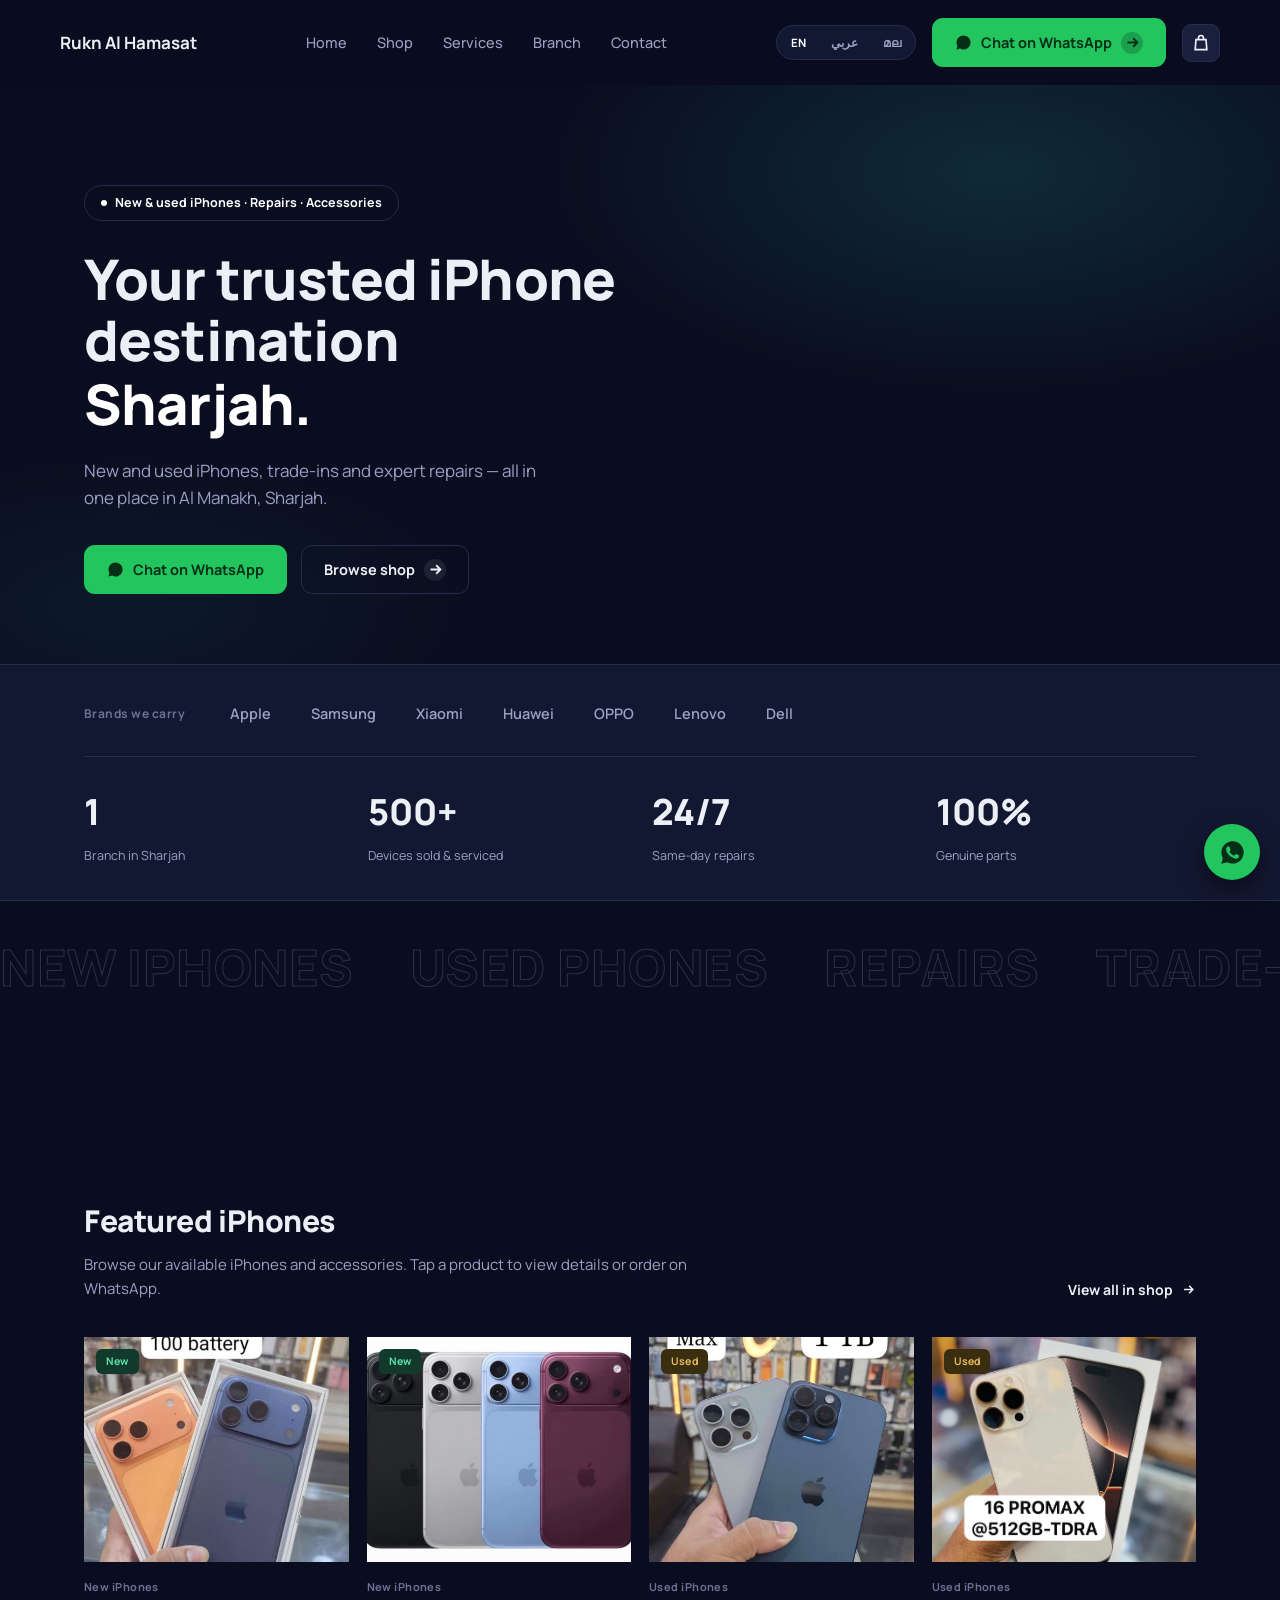
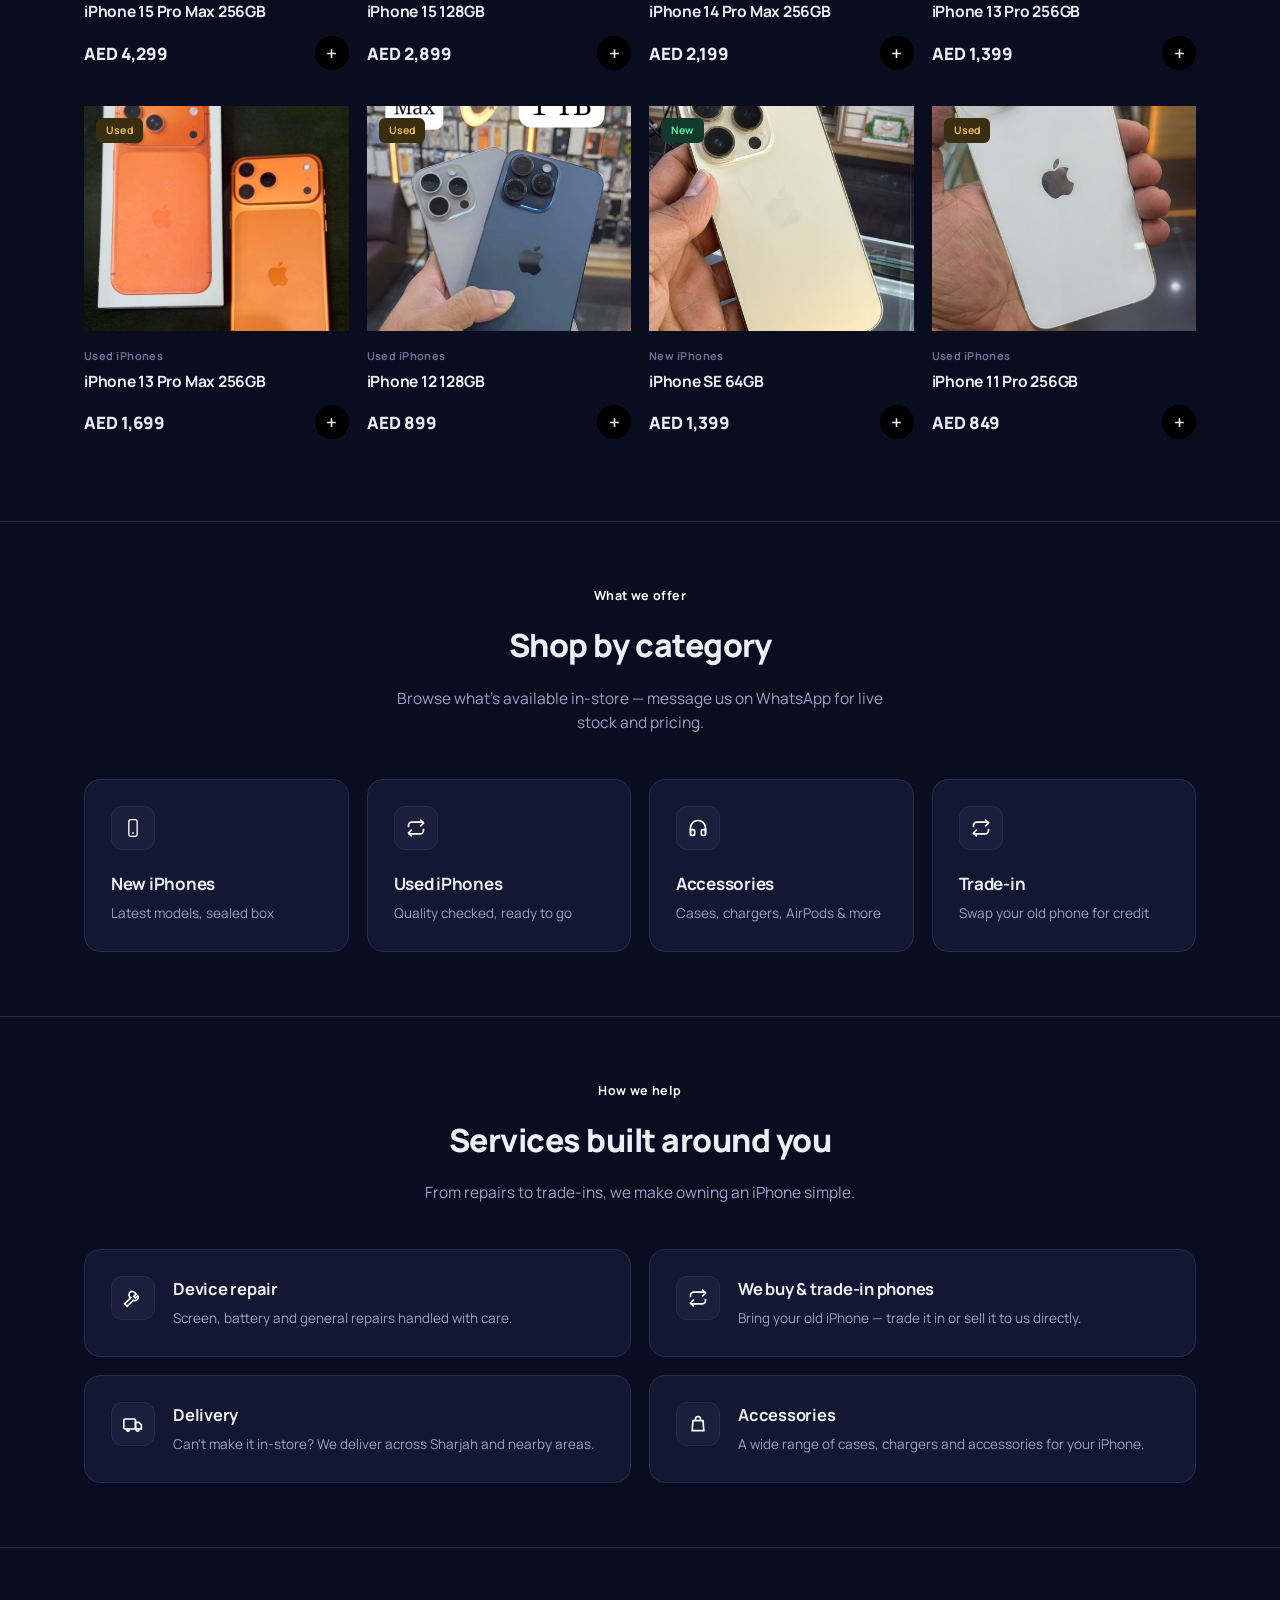
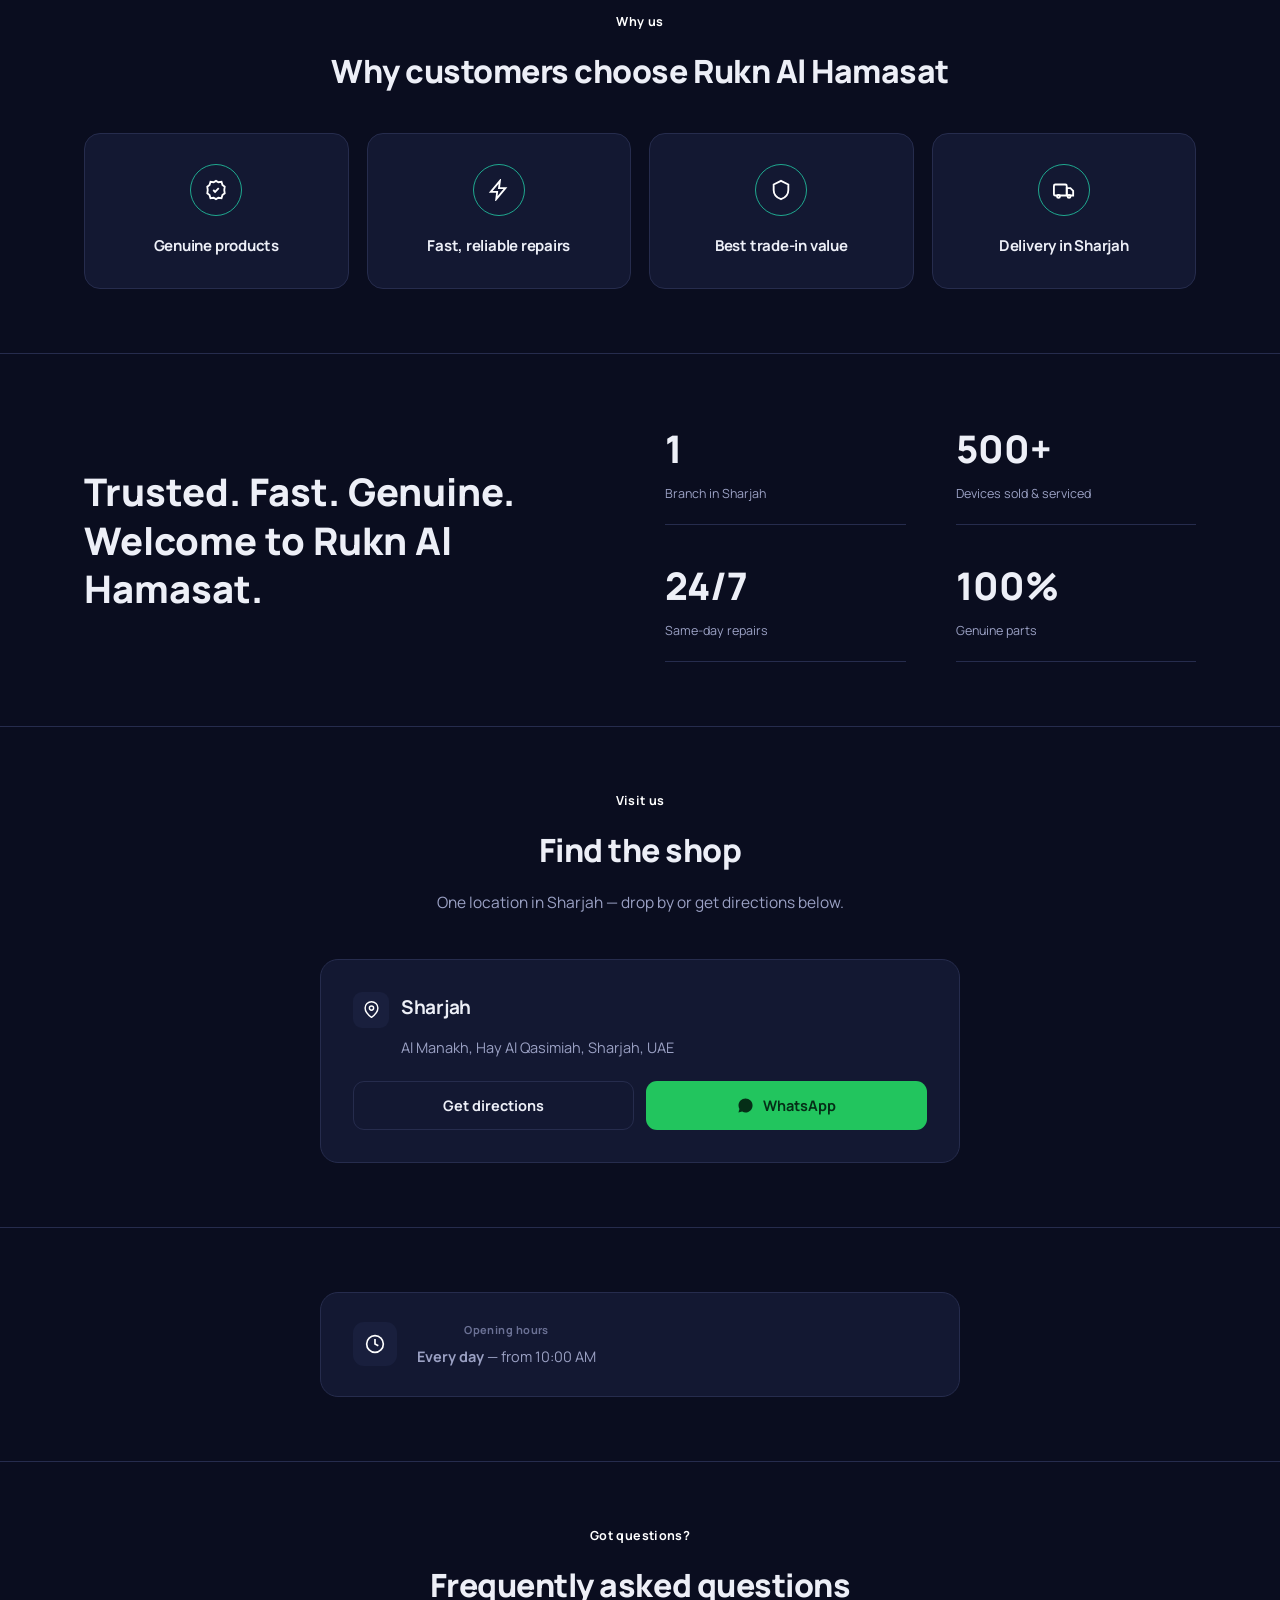
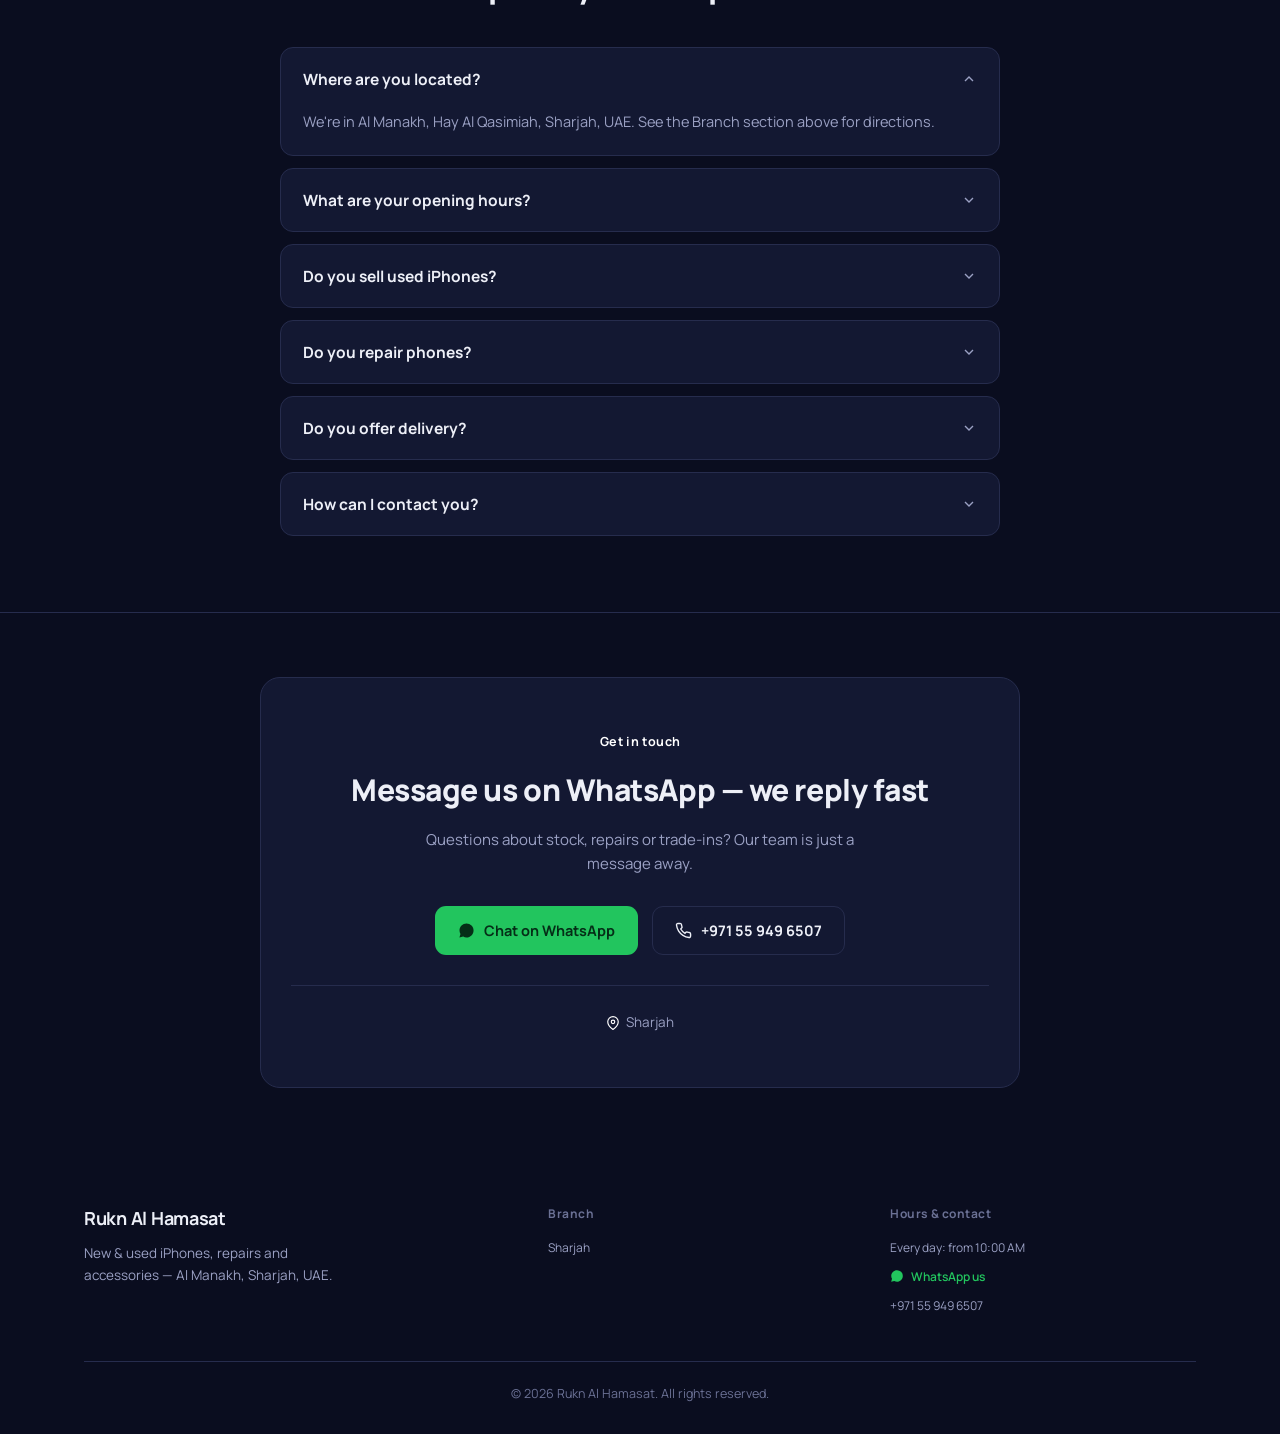
==== index.html @ 361fb8ee "Initial commit" ====
<!DOCTYPE html>
<html lang="en">
<head>
<meta charset="UTF-8">
<meta name="viewport" content="width=device-width, initial-scale=1.0">
<title>Rukn Al Hamasat | ركن الحماسات — iPhone Store, Sharjah</title>
<meta name="description" content="Rukn Al Hamasat (ركن الحماسات) — new and used iPhones, repairs, trade-ins and accessories in Al Manakh, Sharjah. Chat on WhatsApp.">
<link rel="preconnect" href="https://fonts.googleapis.com">
<link rel="preconnect" href="https://fonts.gstatic.com" crossorigin>
<link href="https://fonts.googleapis.com/css2?family=Manrope:wght@400;500;600;700;800&family=Cairo:wght@400;600;700;800&family=Noto+Sans+Malayalam:wght@400;500;700&display=swap" rel="stylesheet">
<link rel="stylesheet" href="css/style.css">
</head>
<body class="lang-en">

<header class="topbar">
  <div class="wrap inner">
    <div class="brand">
      <div class="mark">RH<img src="images/logo/logo.png" alt="" loading="lazy" onerror="this.remove()"></div>
      <span data-i18n="brandName">Rukn Al Hamasat</span>
    </div>
    <nav class="mainnav">
      <a href="#home" data-i18n="navHome">Home</a>
      <a href="shop.html" data-i18n="navShop">Shop</a>
      <a href="#services" data-i18n="navServices">Services</a>
      <a href="#branch" data-i18n="navBranch">Branch</a>
      <a href="#contact" data-i18n="navContact">Contact</a>
    </nav>
    <div class="topbar-right">
      <div class="langswitch">
        <button data-lang="en" class="active">EN</button>
        <button data-lang="ar">عربي</button>
        <button data-lang="ml">മല</button>
      </div>
      <a class="btn btn-wa" id="headerWaBtn" href="#" target="_blank" rel="noopener">
        <svg viewBox="0 0 24 24" fill="currentColor"><path d="M12.04 2C6.58 2 2.13 6.45 2.13 11.91c0 1.75.46 3.45 1.32 4.95L2.05 22l5.25-1.38c1.45.79 3.08 1.21 4.74 1.21h.005c5.46 0 9.9-4.45 9.9-9.92 0-2.65-1.03-5.14-2.9-7.01A9.816 9.816 0 0 0 12.04 2z"/></svg>
        <span data-i18n="btnChatWa">Chat on WhatsApp</span>
        <span class="btn-arrow"><svg width="11" height="11" viewBox="0 0 24 24" fill="none" stroke="currentColor" stroke-width="2.5"><path d="M5 12h14M13 6l6 6-6 6"/></svg></span>
      </a>
      <button class="cart-btn" id="cartBtn" type="button" aria-label="Cart">
        <svg viewBox="0 0 24 24" fill="none" stroke="currentColor" stroke-width="2"><path d="M6 8h12l1 12H5L6 8z"/><path d="M9 8V6a3 3 0 0 1 6 0v2"/></svg>
        <span class="cart-badge hide" id="cartBadge">0</span>
      </button>
      <button class="hamburger" id="hamburgerBtn" type="button" aria-label="Menu">
        <svg viewBox="0 0 24 24" fill="none" stroke="currentColor" stroke-width="2"><path d="M3 6h18M3 12h18M3 18h18"/></svg>
      </button>
    </div>
  </div>
</header>

<div class="menu-overlay" id="menuOverlay"></div>
<aside class="mobile-menu" id="mobileMenu" aria-label="Menu">
  <div class="menu-head">
    <span class="t" data-i18n="brandName">Rukn Al Hamasat</span>
    <button class="menu-close" id="menuCloseBtn" type="button" aria-label="Close menu">&times;</button>
  </div>
  <nav class="menu-links">
    <a href="#home" data-i18n="navHome">Home</a>
    <a href="shop.html" data-i18n="navShop">Shop</a>
    <a href="#services" data-i18n="navServices">Services</a>
    <a href="#branch" data-i18n="navBranch">Branch</a>
    <a href="#contact" data-i18n="navContact">Contact</a>
  </nav>
  <div class="menu-foot">
    <div class="langswitch">
      <button data-lang="en" class="active">EN</button>
      <button data-lang="ar">عربي</button>
      <button data-lang="ml">മല</button>
    </div>
    <a class="btn btn-wa" id="menuWaBtn" href="#" target="_blank" rel="noopener">
      <svg viewBox="0 0 24 24" fill="currentColor"><path d="M12.04 2C6.58 2 2.13 6.45 2.13 11.91c0 1.75.46 3.45 1.32 4.95L2.05 22l5.25-1.38c1.45.79 3.08 1.21 4.74 1.21h.005c5.46 0 9.9-4.45 9.9-9.92 0-2.65-1.03-5.14-2.9-7.01A9.816 9.816 0 0 0 12.04 2z"/></svg>
      <span data-i18n="btnChatWa">Chat on WhatsApp</span>
    </a>
  </div>
</aside>

<div class="cart-overlay" id="cartOverlay"></div>
<aside class="cart-drawer" id="cartDrawer">
  <div class="cart-head">
    <h3 data-i18n="cartTitle">Your cart</h3>
    <button class="cart-close" id="cartCloseBtn" type="button" aria-label="Close">&times;</button>
  </div>
  <div class="cart-items" id="cartItems"></div>
  <div class="cart-foot">
    <a class="btn btn-wa" id="cartOrderBtn" href="#" target="_blank" rel="noopener">
      <svg viewBox="0 0 24 24" fill="currentColor"><path d="M12.04 2C6.58 2 2.13 6.45 2.13 11.91c0 1.75.46 3.45 1.32 4.95L2.05 22l5.25-1.38c1.45.79 3.08 1.21 4.74 1.21h.005c5.46 0 9.9-4.45 9.9-9.92 0-2.65-1.03-5.14-2.9-7.01A9.816 9.816 0 0 0 12.04 2z"/></svg>
      <span data-i18n="cartOrderBtn">Order via WhatsApp</span>
    </a>
  </div>
</aside>

<section class="hero" id="home">
  <div class="wrap">
    <span class="pill"><span class="dot"></span><span data-i18n="heroPill">New & used iPhones · Repairs · Accessories</span></span>
    <h1>
      <span data-i18n="heroTitle">Your trusted iPhone destination</span>
      <span class="place" data-i18n="heroPlace">Sharjah.</span>
    </h1>
    <p class="desc" data-i18n="heroDesc">New and used iPhones, trade-ins and expert repairs — all in one place in Al Manakh, Sharjah.</p>
    <div class="cta-row">
      <a class="btn btn-wa" id="heroWaBtn" href="#" target="_blank" rel="noopener">
        <svg viewBox="0 0 24 24" fill="currentColor"><path d="M12.04 2C6.58 2 2.13 6.45 2.13 11.91c0 1.75.46 3.45 1.32 4.95L2.05 22l5.25-1.38c1.45.79 3.08 1.21 4.74 1.21h.005c5.46 0 9.9-4.45 9.9-9.92 0-2.65-1.03-5.14-2.9-7.01A9.816 9.816 0 0 0 12.04 2z"/></svg>
        <span data-i18n="btnChatWa">Chat on WhatsApp</span>
      </a>
      <a class="btn btn-dark" href="shop.html">
        <span data-i18n="btnBrowse">Browse shop</span>
        <span class="btn-arrow" style="background:rgba(255,255,255,0.08);"><svg width="11" height="11" viewBox="0 0 24 24" fill="none" stroke="currentColor" stroke-width="2.5"><path d="M5 12h14M13 6l6 6-6 6"/></svg></span>
      </a>
    </div>
  </div>
</section>

<div class="strip-stats">
  <div class="wrap">
    <div class="strip-row">
      <span class="label" data-i18n="seriesLabel">Brands we carry</span>
      <div class="items"><span>Apple</span><span>Samsung</span><span>Xiaomi</span><span>Huawei</span><span>OPPO</span><span>Lenovo</span><span>Dell</span></div>
    </div>
    <div class="strip-divider"></div>
    <div class="stats-row">
      <div class="cell"><div class="num">1</div><div class="lbl" data-i18n="statBranch">Branch in Sharjah</div></div>
      <div class="cell"><div class="num">500+</div><div class="lbl" data-i18n="statDevices">Devices sold & serviced</div></div>
      <div class="cell"><div class="num">24/7</div><div class="lbl" data-i18n="statRepair">Same-day repairs</div></div>
      <div class="cell"><div class="num">100%</div><div class="lbl" data-i18n="statGenuine">Genuine parts</div></div>
    </div>
  </div>
</div>

<div class="marquee-band">
  <div class="marquee-track" id="marqueeTrack"></div>
</div>

<section id="shop">
  <div class="wrap">
    <div class="view-all-row">
      <div class="heads">
        <h2 data-i18n="titleFeatured">Featured iPhones</h2>
        <p data-i18n="descFeatured">Browse our available iPhones and accessories. Tap a product to view details or order on WhatsApp.</p>
      </div>
      <a class="view-all-link" href="shop.html">
        <span data-i18n="viewAllShop">View all in shop</span>
        <svg viewBox="0 0 24 24" fill="none" stroke="currentColor" stroke-width="2.5"><path d="M5 12h14M13 6l6 6-6 6"/></svg>
      </a>
    </div>
    <div class="grid4p" id="productGrid"></div>
  </div>
</section>

<section>
  <div class="wrap">
    <div class="eyebrow"><span data-i18n="kickerCategory">What we offer</span></div>
    <h2 class="sec-title" data-i18n="titleCategory">Shop by category</h2>
    <p class="sec-sub" data-i18n="subCategory">Browse what's available in-store — message us on WhatsApp for live stock and pricing.</p>
    <div class="grid4c" id="categoryGrid"></div>
  </div>
</section>

<section id="services">
  <div class="wrap">
    <div class="eyebrow"><span data-i18n="kickerServices">How we help</span></div>
    <h2 class="sec-title" data-i18n="titleServices">Services built around you</h2>
    <p class="sec-sub" data-i18n="subServices">From repairs to trade-ins, we make owning an iPhone simple.</p>
    <div class="grid2s" id="serviceGrid"></div>
  </div>
</section>

<section>
  <div class="wrap">
    <div class="eyebrow"><span data-i18n="kickerWhy">Why us</span></div>
    <h2 class="sec-title" data-i18n="titleWhy">Why customers choose Rukn Al Hamasat</h2>
    <p class="sec-sub" style="margin-bottom:36px;" data-i18n="subWhy">&nbsp;</p>
    <div class="grid4w" id="whyGrid"></div>
  </div>
</section>

<section>
  <div class="wrap">
    <div class="trust-grid">
      <div class="trust-heading">
        <span data-i18n="trustLine1">Trusted. Fast. Genuine.</span><br>
        <span data-i18n="trustLine2">Welcome to Rukn Al Hamasat.</span>
      </div>
      <div class="trust-stats2">
        <div class="cell"><div class="num">1</div><div class="lbl" data-i18n="statBranch">Branch in Sharjah</div></div>
        <div class="cell"><div class="num">500+</div><div class="lbl" data-i18n="statDevices">Devices sold & serviced</div></div>
        <div class="cell"><div class="num">24/7</div><div class="lbl" data-i18n="statRepair">Same-day repairs</div></div>
        <div class="cell"><div class="num">100%</div><div class="lbl" data-i18n="statGenuine">Genuine parts</div></div>
      </div>
    </div>
  </div>
</section>

<section id="branch">
  <div class="wrap">
    <div class="eyebrow"><span data-i18n="kickerVisit">Visit us</span></div>
    <h2 class="sec-title" data-i18n="titleBranch">Find the shop</h2>
    <p class="sec-sub" data-i18n="subBranch">One location in Sharjah — drop by or get directions below.</p>
    <div class="branch-card">
      <div class="row">
        <div class="ic"><svg width="17" height="17" viewBox="0 0 24 24" fill="none" stroke="currentColor" stroke-width="2"><path d="M21 10c0 7-9 13-9 13s-9-6-9-13a9 9 0 0 1 18 0z"/><circle cx="12" cy="10" r="3"/></svg></div>
        <h3 data-i18n="branchName">Sharjah</h3>
      </div>
      <p class="addr" data-i18n="branchAddr">Al Manakh, Hay Al Qasimiah, Sharjah, UAE</p>
      <div class="btnrow">
        <a class="btn btn-dark" href="https://share.google/N3ikTUhb1P1x1oTGV" target="_blank" rel="noopener">
          <span data-i18n="btnDirections">Get Directions</span>
        </a>
        <a class="btn btn-wa" id="branchWaBtn" href="#" target="_blank" rel="noopener">
          <svg viewBox="0 0 24 24" fill="currentColor"><path d="M12.04 2C6.58 2 2.13 6.45 2.13 11.91c0 1.75.46 3.45 1.32 4.95L2.05 22l5.25-1.38c1.45.79 3.08 1.21 4.74 1.21h.005c5.46 0 9.9-4.45 9.9-9.92 0-2.65-1.03-5.14-2.9-7.01A9.816 9.816 0 0 0 12.04 2z"/></svg>
          <span data-i18n="btnWaShort">WhatsApp</span>
        </a>
      </div>
    </div>
  </div>
</section>

<section>
  <div class="wrap" style="text-align:center;">
    <div class="hours-card">
      <div class="ic"><svg width="18" height="18" viewBox="0 0 24 24" fill="none" stroke="currentColor" stroke-width="2"><circle cx="12" cy="12" r="10"/><path d="M12 6v6l4 2"/></svg></div>
      <div>
        <div class="lbl" data-i18n="hoursLabel">Opening hours</div>
        <div class="lines">
          <span><b data-i18n="hoursEveryDay">Every day</b> — <span data-i18n="hoursEveryDayTime">from 10:00 AM</span></span>
        </div>
      </div>
    </div>
  </div>
</section>

<section>
  <div class="wrap">
    <div class="eyebrow"><span data-i18n="kickerFaq">Got questions?</span></div>
    <h2 class="sec-title" style="margin-bottom:36px;" data-i18n="titleFaq">Frequently asked questions</h2>
    <div class="faq" id="faqList"></div>
  </div>
</section>

<section id="contact" style="border-bottom:none;">
  <div class="wrap">
    <div class="contact-box">
      <div class="eyebrow" style="justify-content:center;"><span data-i18n="kickerContact">Get in touch</span></div>
      <h2 data-i18n="titleContact">Message us on WhatsApp — we reply fast</h2>
      <p data-i18n="subContact">Questions about stock, repairs or trade-ins? Our team is just a message away.</p>
      <div class="cta-row">
        <a class="btn btn-wa" id="contactWaBtn" href="#" target="_blank" rel="noopener">
          <svg viewBox="0 0 24 24" fill="currentColor"><path d="M12.04 2C6.58 2 2.13 6.45 2.13 11.91c0 1.75.46 3.45 1.32 4.95L2.05 22l5.25-1.38c1.45.79 3.08 1.21 4.74 1.21h.005c5.46 0 9.9-4.45 9.9-9.92 0-2.65-1.03-5.14-2.9-7.01A9.816 9.816 0 0 0 12.04 2z"/></svg>
          <span data-i18n="btnChatWa">Chat on WhatsApp</span>
        </a>
        <a class="btn btn-dark" id="contactCallBtn" href="tel:+971559496507">
          <svg viewBox="0 0 24 24" fill="none" stroke="currentColor" stroke-width="2"><path d="M22 16.92v3a2 2 0 0 1-2.18 2 19.79 19.79 0 0 1-8.63-3.07 19.5 19.5 0 0 1-6-6 19.79 19.79 0 0 1-3.07-8.67A2 2 0 0 1 4.11 2h3a2 2 0 0 1 2 1.72c.127.96.361 1.903.7 2.81a2 2 0 0 1-.45 2.11L8.09 9.91a16 16 0 0 0 6 6l1.27-1.27a2 2 0 0 1 2.11-.45c.907.339 1.85.573 2.81.7A2 2 0 0 1 22 16.92z"/></svg>
          <span>+971 55 949 6507</span>
        </a>
      </div>
      <div class="chips">
        <span><svg viewBox="0 0 24 24" fill="none" stroke="currentColor" stroke-width="2"><path d="M21 10c0 7-9 13-9 13s-9-6-9-13a9 9 0 0 1 18 0z"/><circle cx="12" cy="10" r="3"/></svg><span data-i18n="branchName2">Sharjah</span></span>
      </div>
    </div>
  </div>
</section>

<footer>
  <div class="wrap">
    <div class="foot-grid">
      <div class="foot-brand">
        <h3 data-i18n="brandName">Rukn Al Hamasat</h3>
        <p data-i18n="footerDesc">New & used iPhones, repairs and accessories — Al Manakh, Sharjah, UAE.</p>
      </div>
      <div class="foot-col">
        <h4 data-i18n="footBranchHead">Branch</h4>
        <div class="line" data-i18n="branchName3">Sharjah</div>
      </div>
      <div class="foot-col">
        <h4 data-i18n="footHoursHead">Hours &amp; contact</h4>
        <div class="line" data-i18n="footerHoursLine">Every day: from 10:00 AM</div>
        <a class="wa-link" id="footerWaBtn" href="#" target="_blank" rel="noopener">
          <svg viewBox="0 0 24 24" fill="currentColor"><path d="M12.04 2C6.58 2 2.13 6.45 2.13 11.91c0 1.75.46 3.45 1.32 4.95L2.05 22l5.25-1.38c1.45.79 3.08 1.21 4.74 1.21h.005c5.46 0 9.9-4.45 9.9-9.92 0-2.65-1.03-5.14-2.9-7.01A9.816 9.816 0 0 0 12.04 2z"/></svg>
          <span data-i18n="btnWaUs">WhatsApp us</span>
        </a>
        <div class="line">+971 55 949 6507</div>
      </div>
    </div>
    <div class="foot-bottom" data-i18n="footerCopy">© 2026 Rukn Al Hamasat. All rights reserved.</div>
  </div>
</footer>

<a class="float-wa" id="floatWaBtn" href="#" target="_blank" rel="noopener" aria-label="WhatsApp">
  <svg viewBox="0 0 24 24" fill="currentColor"><path d="M12.04 2C6.58 2 2.13 6.45 2.13 11.91c0 1.75.46 3.45 1.32 4.95L2.05 22l5.25-1.38c1.45.79 3.08 1.21 4.74 1.21h.005c5.46 0 9.9-4.45 9.9-9.92 0-2.65-1.03-5.14-2.9-7.01A9.816 9.816 0 0 0 12.04 2zm5.8 14.08c-.24.68-1.4 1.3-1.94 1.38-.5.08-1.12.11-1.8-.11-.42-.13-.96-.31-1.65-.6-2.9-1.25-4.8-4.17-4.94-4.36-.14-.19-1.18-1.57-1.18-3 0-1.42.75-2.12 1.02-2.41.27-.29.58-.36.78-.36.19 0 .39 0 .56.01.18.01.42-.07.66.5.24.58.82 2 .89 2.14.07.15.12.31.02.5-.09.19-.14.31-.28.48-.14.16-.29.36-.42.49-.14.14-.28.29-.12.57.16.28.72 1.19 1.55 1.93 1.06.94 1.96 1.24 2.24 1.38.28.14.44.12.6-.07.16-.19.68-.79.87-1.06.19-.27.37-.22.62-.13.25.09 1.61.76 1.88.9.28.14.46.21.53.32.07.12.07.68-.17 1.36z"/></svg>
</a>

<script src="images/images.js"></script>
<script>
const WA = "971559496507";
const waLink = (msg) => `https://wa.me/${WA}?text=${encodeURIComponent(msg)}`;

const ICONS = {
  phoneNew: `<svg viewBox="0 0 24 24" fill="none" stroke="currentColor" stroke-width="1.6"><rect x="7" y="2" width="10" height="20" rx="2.5"/><path d="M11 18h2"/></svg>`,
  phoneUsed: `<svg viewBox="0 0 24 24" fill="none" stroke="currentColor" stroke-width="1.6"><rect x="7" y="2" width="10" height="20" rx="2.5"/><path d="M11 18h2"/><path d="M4 8l1.5 1.5M20 8l-1.5 1.5" stroke-dasharray="2 2"/></svg>`,
  swap: `<svg viewBox="0 0 24 24" fill="none" stroke="currentColor" stroke-width="2"><path d="M17 2l4 4-4 4"/><path d="M3 11V9a4 4 0 0 1 4-4h14"/><path d="M7 22l-4-4 4-4"/><path d="M21 13v2a4 4 0 0 1-4 4H3"/></svg>`,
  headphones: `<svg viewBox="0 0 24 24" fill="none" stroke="currentColor" stroke-width="2"><path d="M3 18v-6a9 9 0 0 1 18 0v6"/><path d="M21 19a2 2 0 0 1-2 2h-1a2 2 0 0 1-2-2v-3a2 2 0 0 1 2-2h3zM3 19a2 2 0 0 0 2 2h1a2 2 0 0 0 2-2v-3a2 2 0 0 0-2-2H3z"/></svg>`,
  wrench: `<svg viewBox="0 0 24 24" fill="none" stroke="currentColor" stroke-width="2"><path d="M14.7 6.3a4 4 0 1 0-5.4 5.4L2 19l3 3 7.3-7.3a4 4 0 0 0 5.4-5.4l-2.8 2.8-2-2 2.8-2.8z"/></svg>`,
  truck: `<svg viewBox="0 0 24 24" fill="none" stroke="currentColor" stroke-width="2"><rect x="1" y="6" width="14" height="12" rx="1.5"/><path d="M15 10h4l3 3v5h-7z"/><circle cx="6" cy="19" r="1.6"/><circle cx="17.5" cy="19" r="1.6"/></svg>`,
  bag: `<svg viewBox="0 0 24 24" fill="none" stroke="currentColor" stroke-width="2"><path d="M6 8h12l1 12H5L6 8z"/><path d="M9 8V6a3 3 0 0 1 6 0v2"/></svg>`,
  check: `<svg viewBox="0 0 24 24" fill="none" stroke="currentColor" stroke-width="2"><path d="M12 2l2.6 1.5L18 3l1 3.4 2.5 2L21 12l.5 3.6-2.5 2-1 3.4-3.4-.5L12 22l-2.6-1.5L6 21l-1-3.4-2.5-2L3 12l-.5-3.6 2.5-2L6 3l3.4.5z"/><path d="M9 12l2 2 4-4"/></svg>`,
  bolt: `<svg viewBox="0 0 24 24" fill="none" stroke="currentColor" stroke-width="2"><path d="M13 2 3 14h7l-1 8 10-12h-7l1-8z"/></svg>`,
  shield: `<svg viewBox="0 0 24 24" fill="none" stroke="currentColor" stroke-width="2"><path d="M12 2l8 4v6c0 5-3.5 8.5-8 10-4.5-1.5-8-5-8-10V6z"/></svg>`,
  plus: `<svg viewBox="0 0 24 24" fill="none" stroke="currentColor" stroke-width="2.5"><path d="M12 5v14M5 12h14"/></svg>`,
  chevron: `<svg viewBox="0 0 24 24" fill="none" stroke="currentColor" stroke-width="2"><path d="M6 9l6 6 6-6"/></svg>`
};

const translations = {
  en: {
    dir:"ltr",
    brandName:"Rukn Al Hamasat",
    navHome:"Home", navShop:"Shop", navServices:"Services", navBranch:"Branch", navContact:"Contact",
    btnChatWa:"Chat on WhatsApp", btnBrowse:"Browse shop", btnWaShort:"WhatsApp", btnWaUs:"WhatsApp us",
    heroPill:"New & used iPhones · Repairs · Accessories",
    heroTitle:"Your trusted iPhone destination", heroPlace:"Sharjah.",
    trustLine1:"Trusted. Fast. Genuine.", trustLine2:"Welcome to Rukn Al Hamasat.",
    heroDesc:"New and used iPhones, trade-ins and expert repairs — all in one place in Al Manakh, Sharjah.",
    seriesLabel:"Brands we carry",
    statBranch:"Branch in Sharjah", statDevices:"Devices sold & serviced", statRepair:"Same-day repairs", statGenuine:"Genuine parts",
    titleFeatured:"Featured iPhones", descFeatured:"Browse our available iPhones and accessories. Tap a product to view details or order on WhatsApp.", viewAll:"View all on WhatsApp", viewAllShop:"View all in shop",
    kickerShop:"Browse the store", titleShop:"Shop", searchPh:"Search products...",
    filterAll:"All", filterNew:"New iPhones", filterUsed:"Used iPhones", filterAcc:"Accessories", noResults:"No products match your search.",
    kickerCategory:"What we offer", titleCategory:"Shop by category", subCategory:"Browse what's available in-store — message us on WhatsApp for live stock and pricing.",
    catNewTitle:"New iPhones", catNewDesc:"Latest models, sealed box",
    catUsedTitle:"Used iPhones", catUsedDesc:"Quality checked, ready to go",
    catAccTitle:"Accessories", catAccDesc:"Cases, chargers, AirPods & more",
    catTradeTitle:"Trade-in", catTradeDesc:"Swap your old phone for credit",
    kickerServices:"How we help", titleServices:"Services built around you", subServices:"From repairs to trade-ins, we make owning an iPhone simple.",
    svcRepairTitle:"Device repair", svcRepairDesc:"Screen, battery and general repairs handled with care.",
    svcTradeTitle:"We buy & trade-in phones", svcTradeDesc:"Bring your old iPhone — trade it in or sell it to us directly.",
    svcDeliveryTitle:"Delivery", svcDeliveryDesc:"Can't make it in-store? We deliver across Sharjah and nearby areas.",
    svcAccTitle:"Accessories", svcAccDesc:"A wide range of cases, chargers and accessories for your iPhone.",
    kickerWhy:"Why us", titleWhy:"Why customers choose Rukn Al Hamasat", subWhy:"",
    whyGenuine:"Genuine products", whyFast:"Fast, reliable repairs", whyTrade:"Best trade-in value", whyDelivery:"Delivery in Sharjah",
    kickerVisit:"Visit us", titleBranch:"Find the shop", subBranch:"One location in Sharjah — drop by or get directions below.",
    branchName:"Sharjah", branchName2:"Sharjah", branchName3:"Sharjah",
    branchAddr:"Al Manakh, Hay Al Qasimiah, Sharjah, UAE", btnDirections:"Get directions",
    hoursLabel:"Opening hours", hoursEveryDay:"Every day", hoursEveryDayTime:"from 10:00 AM",
    kickerFaq:"Got questions?", titleFaq:"Frequently asked questions",
    faq1q:"Where are you located?", faq1a:"We're in Al Manakh, Hay Al Qasimiah, Sharjah, UAE. See the Branch section above for directions.",
    faq2q:"What are your opening hours?", faq2a:"We're open every day from 10:00 AM. Message us on WhatsApp to confirm closing time or holiday hours.",
    faq3q:"Do you sell used iPhones?", faq3a:"Yes — we stock quality-checked used iPhones alongside new ones, all clearly marked.",
    faq4q:"Do you repair phones?", faq4a:"Yes, we handle screen, battery and general repairs, most done same-day.",
    faq5q:"Do you offer delivery?", faq5a:"Yes, we can deliver within Sharjah and nearby areas — ask us on WhatsApp for details.",
    faq6q:"How can I contact you?", faq6a:"The fastest way is WhatsApp at +971 55 949 6507. You can also call the same number.",
    kickerContact:"Get in touch", titleContact:"Message us on WhatsApp — we reply fast", subContact:"Questions about stock, repairs or trade-ins? Our team is just a message away.",
    footerDesc:"New & used iPhones, repairs and accessories — Al Manakh, Sharjah, UAE.",
    footBranchHead:"Branch", footHoursHead:"Hours & contact", footerHoursLine:"Every day: from 10:00 AM",
    footerCopy:"© 2026 Rukn Al Hamasat. All rights reserved.",
    waHero:"Hi, I'd like to know more about Rukn Al Hamasat.",
    waViewAll:"Hi, can you show me what iPhones you have in stock?",
    waBranch:"Hi, I have a question about your Sharjah branch.",
    waTradeIn:"Hi, I have an old iPhone I would like to trade in.",
    cartTitle:"Your cart", cartEmpty:"Your cart is empty.", cartOrderBtn:"Order via WhatsApp", cartMsgIntro:"Hi, I'd like to order:",
    marqueeWords:["NEW IPHONES","USED PHONES","REPAIRS","TRADE-IN","ACCESSORIES","DELIVERY"],
    products:[
      {id:"iphone-15-pro-max", badge:"new", filterCat:"new", cat:"New iPhones", name:"iPhone 15 Pro Max 256GB", price:"AED 4,299", icon:"phoneNew"},
      {id:"iphone-15", badge:"new", filterCat:"new", cat:"New iPhones", name:"iPhone 15 128GB", price:"AED 2,899", icon:"phoneNew"},
      {id:"iphone-14-pro-max", badge:"used", filterCat:"used", cat:"Used iPhones", name:"iPhone 14 Pro Max 256GB", price:"AED 2,199", icon:"phoneUsed"},
      {id:"iphone-13-pro", badge:"used", filterCat:"used", cat:"Used iPhones", name:"iPhone 13 Pro 256GB", price:"AED 1,399", icon:"phoneUsed"},
      {id:"iphone-13-pro-max", badge:"used", filterCat:"used", cat:"Used iPhones", name:"iPhone 13 Pro Max 256GB", price:"AED 1,699", icon:"phoneUsed"},
      {id:"iphone-12", badge:"used", filterCat:"used", cat:"Used iPhones", name:"iPhone 12 128GB", price:"AED 899", icon:"phoneUsed"},
      {id:"iphone-se", badge:"new", filterCat:"new", cat:"New iPhones", name:"iPhone SE 64GB", price:"AED 1,399", icon:"phoneNew"},
      {id:"iphone-11-pro", badge:"used", filterCat:"used", cat:"Used iPhones", name:"iPhone 11 Pro 256GB", price:"AED 849", icon:"phoneUsed"},
      {id:"airpods-pro-2", badge:"new", filterCat:"accessories", cat:"Accessories", name:"AirPods Pro 2", price:"AED 749", icon:"headphones"},
      {id:"magsafe-charger", badge:"new", filterCat:"accessories", cat:"Accessories", name:"MagSafe Charger", price:"AED 129", icon:"bolt"},
      {id:"silicone-case", badge:"new", filterCat:"accessories", cat:"Accessories", name:"Silicone Case", price:"AED 89", icon:"bag"},
      {id:"usb-c-charger", badge:"new", filterCat:"accessories", cat:"Accessories", name:"USB-C Fast Charger", price:"AED 99", icon:"bolt"}
    ]
  },
  ar: {
    dir:"rtl",
    brandName:"ركن الحماسات",
    navHome:"الرئيسية", navShop:"المتجر", navServices:"الخدمات", navBranch:"الفرع", navContact:"تواصل",
    btnChatWa:"راسلنا واتساب", btnBrowse:"تصفح المتجر", btnWaShort:"واتساب", btnWaUs:"راسلنا واتساب",
    heroPill:"آيفون جديد ومستعمل · صيانة · إكسسوارات",
    heroTitle:"وجهتك الموثوقة لأجهزة الآيفون", heroPlace:"الشارقة.",
    trustLine1:"موثوق. سريع. أصلي.", trustLine2:"مرحباً بكم في ركن الحماسات.",
    heroDesc:"آيفون جديد ومستعمل، استبدال الأجهزة، وصيانة احترافية — كل ذلك في مكان واحد في المناخ، الشارقة.",
    seriesLabel:"سلاسل الآيفون المتوفرة",
    statBranch:"فرع في الشارقة", statDevices:"جهاز تم بيعه وصيانته", statRepair:"صيانة في نفس اليوم", statGenuine:"قطع غيار أصلية",
    titleFeatured:"أجهزة آيفون مميزة", descFeatured:"تصفح أجهزة الآيفون والإكسسوارات المتوفرة لدينا. اضغط على أي منتج لعرض التفاصيل أو الطلب عبر واتساب.", viewAll:"عرض الكل عبر واتساب", viewAllShop:"عرض الكل في المتجر",
    kickerShop:"تصفح المتجر", titleShop:"المتجر", searchPh:"ابحث عن المنتجات...",
    filterAll:"الكل", filterNew:"آيفون جديد", filterUsed:"آيفون مستعمل", filterAcc:"إكسسوارات", noResults:"لا توجد منتجات مطابقة لبحثك.",
    kickerCategory:"ماذا نقدم", titleCategory:"تسوق حسب الفئة", subCategory:"تصفح ما هو متوفر في المحل — راسلنا على واتساب لمعرفة المخزون والأسعار الحالية.",
    catNewTitle:"آيفون جديد", catNewDesc:"أحدث الطرازات، بعلبة مغلقة",
    catUsedTitle:"آيفون مستعمل", catUsedDesc:"مفحوص الجودة وجاهز للاستخدام",
    catAccTitle:"إكسسوارات", catAccDesc:"أغطية، شواحن، سماعات وأكثر",
    catTradeTitle:"استبدال", catTradeDesc:"استبدل جهازك القديم مقابل رصيد",
    kickerServices:"كيف نساعدك", titleServices:"خدمات مصممة من أجلك", subServices:"من الصيانة إلى الاستبدال، نجعل امتلاك آيفون أمراً بسيطاً.",
    svcRepairTitle:"صيانة الأجهزة", svcRepairDesc:"إصلاح الشاشة والبطارية والأعطال العامة بعناية.",
    svcTradeTitle:"نشتري ونستبدل الأجهزة", svcTradeDesc:"أحضر جهازك القديم — استبدله أو بعه لنا مباشرة.",
    svcDeliveryTitle:"التوصيل", svcDeliveryDesc:"لا تستطيع الحضور؟ نوصل داخل الشارقة والمناطق القريبة.",
    svcAccTitle:"إكسسوارات", svcAccDesc:"تشكيلة واسعة من الأغطية والشواحن والإكسسوارات لجهازك.",
    kickerWhy:"لماذا نحن", titleWhy:"لماذا يختار عملاؤنا ركن الحماسات", subWhy:"",
    whyGenuine:"منتجات أصلية", whyFast:"صيانة سريعة وموثوقة", whyTrade:"أفضل قيمة استبدال", whyDelivery:"توصيل داخل الشارقة",
    kickerVisit:"زورونا", titleBranch:"موقع المحل", subBranch:"موقع واحد في الشارقة — تفضل بالزيارة أو احصل على الاتجاهات أدناه.",
    branchName:"الشارقة", branchName2:"الشارقة", branchName3:"الشارقة",
    branchAddr:"المناخ، حي القاسمية، الشارقة، الإمارات", btnDirections:"احصل على الاتجاهات",
    hoursLabel:"أوقات العمل", hoursEveryDay:"يومياً", hoursEveryDayTime:"من الساعة 10:00 صباحاً",
    kickerFaq:"لديك أسئلة؟", titleFaq:"الأسئلة الشائعة",
    faq1q:"أين يقع المحل؟", faq1a:"نحن في المناخ، حي القاسمية، الشارقة، الإمارات. راجع قسم الفرع أعلاه للاتجاهات.",
    faq2q:"ما هي أوقات العمل؟", faq2a:"نفتح يومياً من الساعة 10:00 صباحاً. راسلنا على واتساب لتأكيد وقت الإغلاق أو أوقات العطلات.",
    faq3q:"هل تبيعون آيفون مستعمل؟", faq3a:"نعم — لدينا آيفون مستعمل مفحوص الجودة إلى جانب الأجهزة الجديدة، وكلها موضحة بوضوح.",
    faq4q:"هل تقومون بإصلاح الأجهزة؟", faq4a:"نعم، نقوم بإصلاح الشاشة والبطارية والأعطال العامة، ومعظمها يتم في نفس اليوم.",
    faq5q:"هل تقدمون خدمة التوصيل؟", faq5a:"نعم، يمكننا التوصيل داخل الشارقة والمناطق القريبة — اسألنا على واتساب للتفاصيل.",
    faq6q:"كيف يمكنني التواصل معكم؟", faq6a:"أسرع طريقة هي واتساب على +971 55 949 6507. يمكنك أيضاً الاتصال على نفس الرقم.",
    kickerContact:"تواصل معنا", titleContact:"راسلنا على واتساب — نرد بسرعة", subContact:"أسئلة حول المخزون أو الصيانة أو الاستبدال؟ فريقنا على بعد رسالة واحدة.",
    footerDesc:"آيفون جديد ومستعمل، صيانة وإكسسوارات — المناخ، الشارقة، الإمارات.",
    footBranchHead:"الفرع", footHoursHead:"الأوقات والتواصل", footerHoursLine:"يومياً: من الساعة 10:00 صباحاً",
    footerCopy:"© 2026 ركن الحماسات. جميع الحقوق محفوظة.",
    waHero:"مرحباً، أرغب في معرفة المزيد عن ركن الحماسات.",
    waViewAll:"مرحباً، هل يمكن أن تريني الأجهزة المتوفرة لديكم؟",
    waBranch:"مرحباً، لدي سؤال عن فرعكم في الشارقة.",
    cartTitle:"سلة التسوق", cartEmpty:"سلة التسوق فارغة.", cartOrderBtn:"اطلب عبر واتساب", cartMsgIntro:"مرحباً، أرغب في طلب:",
    waTradeIn:"مرحباً، لدي آيفون قديم أرغب في استبداله.",
    marqueeWords:["آيفون جديد","آيفون مستعمل","صيانة","استبدال","إكسسوارات","توصيل"],
    products:[
      {id:"iphone-15-pro-max", badge:"new", filterCat:"new", cat:"آيفون جديد", name:"آيفون 15 برو ماكس 256GB", price:"4,299 درهم", icon:"phoneNew"},
      {id:"iphone-15", badge:"new", filterCat:"new", cat:"آيفون جديد", name:"آيفون 15 128GB", price:"2,899 درهم", icon:"phoneNew"},
      {id:"iphone-14-pro-max", badge:"used", filterCat:"used", cat:"آيفون مستعمل", name:"آيفون 14 برو ماكس 256GB", price:"2,199 درهم", icon:"phoneUsed"},
      {id:"iphone-13-pro", badge:"used", filterCat:"used", cat:"آيفون مستعمل", name:"آيفون 13 برو 256GB", price:"1,399 درهم", icon:"phoneUsed"},
      {id:"iphone-13-pro-max", badge:"used", filterCat:"used", cat:"آيفون مستعمل", name:"آيفون 13 برو ماكس 256GB", price:"1,699 درهم", icon:"phoneUsed"},
      {id:"iphone-12", badge:"used", filterCat:"used", cat:"آيفون مستعمل", name:"آيفون 12 128GB", price:"899 درهم", icon:"phoneUsed"},
      {id:"iphone-se", badge:"new", filterCat:"new", cat:"آيفون جديد", name:"آيفون SE 64GB", price:"1,399 درهم", icon:"phoneNew"},
      {id:"iphone-11-pro", badge:"used", filterCat:"used", cat:"آيفون مستعمل", name:"آيفون 11 برو 256GB", price:"849 درهم", icon:"phoneUsed"},
      {id:"airpods-pro-2", badge:"new", filterCat:"accessories", cat:"إكسسوارات", name:"إيربودز برو 2", price:"749 درهم", icon:"headphones"},
      {id:"magsafe-charger", badge:"new", filterCat:"accessories", cat:"إكسسوارات", name:"شاحن ماج سيف", price:"129 درهم", icon:"bolt"},
      {id:"silicone-case", badge:"new", filterCat:"accessories", cat:"إكسسوارات", name:"جراب سيليكون", price:"89 درهم", icon:"bag"},
      {id:"usb-c-charger", badge:"new", filterCat:"accessories", cat:"إكسسوارات", name:"شاحن USB-C سريع", price:"99 درهم", icon:"bolt"}
    ]
  },
  ml: {
    dir:"ltr",
    brandName:"റുക്ൻ അൽ ഹമസാത്ത്",
    navHome:"ഹോം", navShop:"ഷോപ്പ്", navServices:"സേവനങ്ങൾ", navBranch:"ബ്രാഞ്ച്", navContact:"ബന്ധപ്പെടുക",
    btnChatWa:"വാട്സാപ്പ് ചെയ്യുക", btnBrowse:"ഷോപ്പ് കാണുക", btnWaShort:"വാട്സാപ്പ്", btnWaUs:"വാട്സാപ്പ് ചെയ്യുക",
    heroPill:"പുതിയതും ഉപയോഗിച്ചതുമായ ഐഫോൺ · റിപ്പയർ · ആക്സസറീസ്",
    heroTitle:"നിങ്ങളുടെ വിശ്വസ്ത ഐഫോൺ ഇടം", heroPlace:"ഷാർജ.",
    trustLine1:"വിശ്വസനീയം. വേഗതയുള്ളത്. ജെന്യുവിൻ.", trustLine2:"റുക്ൻ അൽ ഹമസാത്തിലേക്ക് സ്വാഗതം.",
    heroDesc:"പുതിയതും ഉപയോഗിച്ചതുമായ ഐഫോണുകൾ, ട്രേഡ്-ഇൻ, വിദഗ്ധ റിപ്പയർ — എല്ലാം അൽ മനാഖ്, ഷാർജയിൽ ഒരിടത്ത്.",
    seriesLabel:"ലഭ്യമായ ഐഫോൺ സീരീസുകൾ",
    statBranch:"ഷാർജയിൽ ബ്രാഞ്ച്", statDevices:"വിറ്റതും സർവീസ് ചെയ്തതുമായ ഉപകരണങ്ങൾ", statRepair:"അതേ ദിവസം റിപ്പയർ", statGenuine:"ജെന്യുവിൻ പാർട്സ്",
    titleFeatured:"തിരഞ്ഞെടുത്ത ഐഫോണുകൾ", descFeatured:"ഞങ്ങളുടെ ലഭ്യമായ ഐഫോണുകളും ആക്സസറീസും കാണുക. വിശദാംശങ്ങൾക്കോ വാട്സാപ്പിൽ ഓർഡർ ചെയ്യാനോ ഏതെങ്കിലും ഉൽപ്പന്നത്തിൽ ടാപ്പ് ചെയ്യുക.", viewAll:"വാട്സാപ്പിൽ എല്ലാം കാണുക", viewAllShop:"ഷോപ്പിൽ എല്ലാം കാണുക",
    kickerShop:"സ്റ്റോർ പരിശോധിക്കുക", titleShop:"ഷോപ്പ്", searchPh:"ഉൽപ്പന്നങ്ങൾ തിരയുക...",
    filterAll:"എല്ലാം", filterNew:"പുതിയ ഐഫോൺ", filterUsed:"ഉപയോഗിച്ച ഐഫോൺ", filterAcc:"ആക്സസറീസ്", noResults:"നിങ്ങളുടെ തിരയലുമായി പൊരുത്തപ്പെടുന്ന ഉൽപ്പന്നങ്ങളില്ല.",
    kickerCategory:"ഞങ്ങൾ വാഗ്ദാനം ചെയ്യുന്നത്", titleCategory:"വിഭാഗം അനുസരിച്ച് ഷോപ്പ് ചെയ്യുക", subCategory:"സ്റ്റോറിൽ ലഭ്യമായത് നോക്കുക — തത്സമയ സ്റ്റോക്കിനും വിലയ്ക്കും വാട്സാപ്പിൽ സന്ദേശം അയക്കുക.",
    catNewTitle:"പുതിയ ഐഫോൺ", catNewDesc:"ഏറ്റവും പുതിയ മോഡലുകൾ, സീൽഡ് ബോക്സ്",
    catUsedTitle:"ഉപയോഗിച്ച ഐഫോൺ", catUsedDesc:"ഗുണനിലവാരം പരിശോധിച്ചത്, ഉപയോഗിക്കാൻ തയ്യാർ",
    catAccTitle:"ആക്സസറീസ്", catAccDesc:"കേസുകൾ, ചാർജറുകൾ, എയർപോഡ്സ് എന്നിവയും മറ്റും",
    catTradeTitle:"ട്രേഡ്-ഇൻ", catTradeDesc:"നിങ്ങളുടെ പഴയ ഫോൺ ക്രെഡിറ്റിന് പകരം നൽകുക",
    kickerServices:"ഞങ്ങൾ എങ്ങനെ സഹായിക്കുന്നു", titleServices:"നിങ്ങൾക്കായി രൂപകൽപ്പന ചെയ്ത സേവനങ്ങൾ", subServices:"റിപ്പയർ മുതൽ ട്രേഡ്-ഇൻ വരെ, ഐഫോൺ ഉപയോഗം ഞങ്ങൾ ലളിതമാക്കുന്നു.",
    svcRepairTitle:"ഡിവൈസ് റിപ്പയർ", svcRepairDesc:"സ്ക്രീൻ, ബാറ്ററി, പൊതുവായ റിപ്പയറുകൾ ശ്രദ്ധയോടെ കൈകാര്യം ചെയ്യുന്നു.",
    svcTradeTitle:"ഞങ്ങൾ ഫോണുകൾ വാങ്ങുകയും ട്രേഡ്-ഇൻ ചെയ്യുകയും ചെയ്യുന്നു", svcTradeDesc:"നിങ്ങളുടെ പഴയ ഐഫോൺ കൊണ്ടുവരൂ — ട്രേഡ്-ഇൻ ചെയ്യുകയോ നേരിട്ട് വിൽക്കുകയോ ചെയ്യാം.",
    svcDeliveryTitle:"ഡെലിവറി", svcDeliveryDesc:"സ്റ്റോറിൽ വരാൻ കഴിയുന്നില്ലേ? ഷാർജയിലും സമീപ പ്രദേശങ്ങളിലും ഞങ്ങൾ ഡെലിവർ ചെയ്യുന്നു.",
    svcAccTitle:"ആക്സസറീസ്", svcAccDesc:"നിങ്ങളുടെ ഐഫോണിനുള്ള കേസുകൾ, ചാർജറുകൾ, ആക്സസറീസ് എന്നിവയുടെ വിശാലമായ ശ്രേണി.",
    kickerWhy:"ഞങ്ങളെ എന്തുകൊണ്ട്", titleWhy:"ഉപഭോക്താക്കൾ റുക്ൻ അൽ ഹമസാത്ത് തിരഞ്ഞെടുക്കുന്നത് എന്തുകൊണ്ട്", subWhy:"",
    whyGenuine:"ജെന്യുവിൻ ഉൽപ്പന്നങ്ങൾ", whyFast:"വേഗതയുള്ളതും വിശ്വസനീയവുമായ റിപ്പയർ", whyTrade:"മികച്ച ട്രേഡ്-ഇൻ മൂല്യം", whyDelivery:"ഷാർജയിൽ ഡെലിവറി",
    kickerVisit:"ഞങ്ങളെ സന്ദർശിക്കുക", titleBranch:"ഷോപ്പ് കണ്ടെത്തുക", subBranch:"ഷാർജയിൽ ഒരു ലൊക്കേഷൻ — സന്ദർശിക്കുക അല്ലെങ്കിൽ താഴെയുള്ള ദിശകൾ നേടുക.",
    branchName:"ഷാർജ", branchName2:"ഷാർജ", branchName3:"ഷാർജ",
    branchAddr:"അൽ മനാഖ്, ഹായ് അൽ ഖാസിമിയ്യ, ഷാർജ, യുഎഇ", btnDirections:"ദിശകൾ നേടുക",
    hoursLabel:"പ്രവർത്തന സമയം", hoursEveryDay:"എല്ലാ ദിവസവും", hoursEveryDayTime:"രാവിലെ 10 മുതൽ",
    kickerFaq:"ചോദ്യങ്ങളുണ്ടോ?", titleFaq:"പതിവായി ചോദിക്കുന്ന ചോദ്യങ്ങൾ",
    faq1q:"നിങ്ങൾ എവിടെയാണ് സ്ഥിതി ചെയ്യുന്നത്?", faq1a:"ഞങ്ങൾ അൽ മനാഖ്, ഹായ് അൽ ഖാസിമിയ്യ, ഷാർജ, യുഎഇയിലാണ്. ദിശകൾക്കായി മുകളിലുള്ള ബ്രാഞ്ച് വിഭാഗം കാണുക.",
    faq2q:"നിങ്ങളുടെ പ്രവർത്തന സമയം എന്താണ്?", faq2a:"ഞങ്ങൾ എല്ലാ ദിവസവും രാവിലെ 10 മണി മുതൽ തുറന്നിരിക്കും. അടയ്ക്കുന്ന സമയമോ അവധി സമയമോ സ്ഥിരീകരിക്കാൻ വാട്സാപ്പിൽ സന്ദേശം അയക്കുക.",
    faq3q:"നിങ്ങൾ ഉപയോഗിച്ച ഐഫോൺ വിൽക്കുമോ?", faq3a:"അതെ — ഗുണനിലവാരം പരിശോധിച്ച ഉപയോഗിച്ച ഐഫോണുകൾ പുതിയവയ്‌ക്കൊപ്പം ഞങ്ങളുടെ പക്കലുണ്ട്, എല്ലാം വ്യക്തമായി അടയാളപ്പെടുത്തിയിരിക്കുന്നു.",
    faq4q:"നിങ്ങൾ ഫോണുകൾ റിപ്പയർ ചെയ്യുമോ?", faq4a:"അതെ, ഞങ്ങൾ സ്ക്രീൻ, ബാറ്ററി, പൊതുവായ റിപ്പയറുകൾ കൈകാര്യം ചെയ്യുന്നു, മിക്കതും അതേ ദിവസം തന്നെ പൂർത്തിയാക്കുന്നു.",
    faq5q:"നിങ്ങൾ ഡെലിവറി നൽകുമോ?", faq5a:"അതെ, ഷാർജയ്ക്കുള്ളിലും സമീപ പ്രദേശങ്ങളിലും ഞങ്ങൾക്ക് ഡെലിവർ ചെയ്യാൻ കഴിയും — വിശദാംശങ്ങൾക്ക് വാട്സാപ്പിൽ ചോദിക്കുക.",
    faq6q:"നിങ്ങളെ എങ്ങനെ ബന്ധപ്പെടാം?", faq6a:"ഏറ്റവും വേഗതയേറിയ മാർഗ്ഗം +971 55 949 6507 എന്ന നമ്പറിൽ വാട്സാപ്പ് ആണ്. അതേ നമ്പറിൽ വിളിക്കുകയും ചെയ്യാം.",
    kickerContact:"ബന്ധപ്പെടുക", titleContact:"വാട്സാപ്പിൽ സന്ദേശം അയക്കുക — ഞങ്ങൾ വേഗം മറുപടി നൽകും", subContact:"സ്റ്റോക്ക്, റിപ്പയർ അല്ലെങ്കിൽ ട്രേഡ്-ഇൻ സംബന്ധിച്ച ചോദ്യങ്ങളോ? ഞങ്ങളുടെ ടീം ഒരു സന്ദേശം അകലെയാണ്.",
    footerDesc:"പുതിയതും ഉപയോഗിച്ചതുമായ ഐഫോണുകൾ, റിപ്പയർ, ആക്സസറീസ് — അൽ മനാഖ്, ഷാർജ, യുഎഇ.",
    footBranchHead:"ബ്രാഞ്ച്", footHoursHead:"സമയവും ബന്ധപ്പെടലും", footerHoursLine:"എല്ലാ ദിവസവും: രാവിലെ 10 മുതൽ",
    footerCopy:"© 2026 റുക്ൻ അൽ ഹമസാത്ത്. എല്ലാ അവകാശങ്ങളും നിക്ഷിപ്തം.",
    waHero:"ഹായ്, റുക്ൻ അൽ ഹമസാത്തിനെക്കുറിച്ച് കൂടുതൽ അറിയാൻ ആഗ്രഹിക്കുന്നു.",
    waViewAll:"ഹായ്, നിങ്ങളുടെ പക്കൽ ഏതൊക്കെ ഐഫോണുകൾ സ്റ്റോക്കിലുണ്ടെന്ന് കാണിക്കാമോ?",
    waBranch:"ഹായ്, നിങ്ങളുടെ ഷാർജ ബ്രാഞ്ചിനെക്കുറിച്ച് ഒരു ചോദ്യമുണ്ട്.",
    cartTitle:"നിങ്ങളുടെ കാർട്ട്", cartEmpty:"നിങ്ങളുടെ കാർട്ട് ശൂന്യമാണ്.", cartOrderBtn:"വാട്സാപ്പ് വഴി ഓർഡർ ചെയ്യുക", cartMsgIntro:"ഹായ്, എനിക്ക് ഇവ ഓർഡർ ചെയ്യണം:",
    waTradeIn:"ഹായ്, എനിക്ക് ട്രേഡ്-ഇൻ ചെയ്യാൻ ഒരു പഴയ ഐഫോൺ ഉണ്ട്.",
    marqueeWords:["പുതിയ ഐഫോൺ","ഉപയോഗിച്ച ഫോൺ","റിപ്പയർ","ട്രേഡ്-ഇൻ","ആക്സസറീസ്","ഡെലിവറി"],
    products:[
      {id:"iphone-15-pro-max", badge:"new", filterCat:"new", cat:"പുതിയ ഐഫോൺ", name:"ഐഫോൺ 15 പ്രോ മാക്സ് 256GB", price:"AED 4,299", icon:"phoneNew"},
      {id:"iphone-15", badge:"new", filterCat:"new", cat:"പുതിയ ഐഫോൺ", name:"ഐഫോൺ 15 128GB", price:"AED 2,899", icon:"phoneNew"},
      {id:"iphone-14-pro-max", badge:"used", filterCat:"used", cat:"ഉപയോഗിച്ച ഐഫോൺ", name:"ഐഫോൺ 14 പ്രോ മാക്സ് 256GB", price:"AED 2,199", icon:"phoneUsed"},
      {id:"iphone-13-pro", badge:"used", filterCat:"used", cat:"ഉപയോഗിച്ച ഐഫോൺ", name:"ഐഫോൺ 13 പ്രോ 256GB", price:"AED 1,399", icon:"phoneUsed"},
      {id:"iphone-13-pro-max", badge:"used", filterCat:"used", cat:"ഉപയോഗിച്ച ഐഫോൺ", name:"ഐഫോൺ 13 പ്രോ മാക്സ് 256GB", price:"AED 1,699", icon:"phoneUsed"},
      {id:"iphone-12", badge:"used", filterCat:"used", cat:"ഉപയോഗിച്ച ഐഫോൺ", name:"ഐഫോൺ 12 128GB", price:"AED 899", icon:"phoneUsed"},
      {id:"iphone-se", badge:"new", filterCat:"new", cat:"പുതിയ ഐഫോൺ", name:"ഐഫോൺ SE 64GB", price:"AED 1,399", icon:"phoneNew"},
      {id:"iphone-11-pro", badge:"used", filterCat:"used", cat:"ഉപയോഗിച്ച ഐഫോൺ", name:"ഐഫോൺ 11 പ്രോ 256GB", price:"AED 849", icon:"phoneUsed"},
      {id:"airpods-pro-2", badge:"new", filterCat:"accessories", cat:"ആക്സസറീസ്", name:"എയർപോഡ്സ് പ്രോ 2", price:"AED 749", icon:"headphones"},
      {id:"magsafe-charger", badge:"new", filterCat:"accessories", cat:"ആക്സസറീസ്", name:"മാഗ്സേഫ് ചാർജർ", price:"AED 129", icon:"bolt"},
      {id:"silicone-case", badge:"new", filterCat:"accessories", cat:"ആക്സസറീസ്", name:"സിലിക്കൺ കേസ്", price:"AED 89", icon:"bag"},
      {id:"usb-c-charger", badge:"new", filterCat:"accessories", cat:"ആക്സസറീസ്", name:"USB-C ഫാസ്റ്റ് ചാർജർ", price:"AED 99", icon:"bolt"}
    ]
  }
};

let currentLang = "en";

const IMG_EXTS = ["jpg", "jpeg", "png", "webp"];
// Every filename a product photo may use: id.jpg, id.png ... then id-2.jpg ... up to maxSlot
function productImageSlots(id, maxSlot){
  const slots = [];
  for (let n = 1; n <= maxSlot; n++) {
    const suffix = n === 1 ? "" : "-" + n;
    slots.push(IMG_EXTS.map(ext => `images/products/${id}${suffix}.${ext}`));
  }
  return slots;
}
// Card photo: use the first photo that exists (main photo, or photo 2 if the main one is missing)
// Photos typed in images/images.js for this product (full paths)
function listedImages(id){
  const names = (typeof PRODUCT_IMAGES !== "undefined" && PRODUCT_IMAGES[id]) || [];
  return names.map(n => "images/products/" + encodeURI(n));
}
function wireCardImages(root){
  root.querySelectorAll("img.art-img[data-pid]").forEach(img => {
    const id = img.getAttribute("data-pid");
    const listed = listedImages(id);
    const list = listed.length ? listed : productImageSlots(id, 1).flat().slice(0, 1);
    let i = 0;
    img.onerror = () => { i++; if (i < list.length) img.src = list[i]; else img.remove(); };
    img.src = list[0];
  });
}

function renderDynamic(lang){
  const t = translations[lang];

  const marqueeHtml = t.marqueeWords.map(w => `<span>${w}</span>`).join("");
  document.getElementById("marqueeTrack").innerHTML = marqueeHtml + marqueeHtml;

  document.getElementById("productGrid").innerHTML = t.products.slice(0, 8).map(p => `
    <div class="pcard">
      <a class="art" href="product.html?id=${p.id}">
        <span class="tag ${p.badge}">${p.badge==="new" ? (lang==="ar"?"جديد":lang==="ml"?"പുതിയത്":"New") : (lang==="ar"?"مستعمل":lang==="ml"?"ഉപയോഗിച്ചത്":"Used")}</span>
        ${ICONS[p.icon]}
        <img class="art-img" data-pid="${p.id}" alt="" loading="lazy">
      </a>
      <div class="body">
        <div class="cat">${p.cat}</div>
        <h3><a href="product.html?id=${p.id}">${p.name}</a></h3>
        <div class="pricerow">
          <span class="price">${p.price}</span>
          <button type="button" class="plus" data-name="${p.name.replace(/"/g,'&quot;')}" data-price="${p.price.replace(/"/g,'&quot;')}" aria-label="Add to cart">${ICONS.plus}</button>
        </div>
      </div>
    </div>
  `).join("");
  wireCardImages(document.getElementById("productGrid"));
  document.querySelectorAll("#productGrid .plus").forEach(btn => {
    btn.addEventListener("click", () => {
      addToCart(btn.getAttribute("data-name"), btn.getAttribute("data-price"));
      btn.classList.add("added");
      setTimeout(() => btn.classList.remove("added"), 700);
    });
  });

  const categories = [
    {icon:"phoneNew", title:t.catNewTitle, desc:t.catNewDesc, href:"shop.html?category=new"},
    {icon:"swap", title:t.catUsedTitle, desc:t.catUsedDesc, href:"shop.html?category=used"},
    {icon:"headphones", title:t.catAccTitle, desc:t.catAccDesc, href:"shop.html?category=accessories"},
    {icon:"swap", title:t.catTradeTitle, desc:t.catTradeDesc, href:waLink(t.waTradeIn)}
  ];
  document.getElementById("categoryGrid").innerHTML = categories.map(c => `
    <a class="ccard" href="${c.href}"${c.href.startsWith('http') ? ' target="_blank" rel="noopener"' : ''}><div class="ic">${ICONS[c.icon]}</div><h3>${c.title}</h3><p>${c.desc}</p></a>
  `).join("");

  const services = [
    {icon:"wrench", title:t.svcRepairTitle, desc:t.svcRepairDesc},
    {icon:"swap", title:t.svcTradeTitle, desc:t.svcTradeDesc},
    {icon:"truck", title:t.svcDeliveryTitle, desc:t.svcDeliveryDesc},
    {icon:"bag", title:t.svcAccTitle, desc:t.svcAccDesc}
  ];
  document.getElementById("serviceGrid").innerHTML = services.map(s => `
    <div class="scard"><div class="ic">${ICONS[s.icon]}</div><div><h3>${s.title}</h3><p>${s.desc}</p></div></div>
  `).join("");

  const whys = [
    {icon:"check", title:t.whyGenuine},
    {icon:"bolt", title:t.whyFast},
    {icon:"shield", title:t.whyTrade},
    {icon:"truck", title:t.whyDelivery}
  ];
  document.getElementById("whyGrid").innerHTML = whys.map(w => `
    <div class="wcard"><div class="ic">${ICONS[w.icon]}</div><h3>${w.title}</h3></div>
  `).join("");

  const faqs = [
    [t.faq1q, t.faq1a], [t.faq2q, t.faq2a], [t.faq3q, t.faq3a],
    [t.faq4q, t.faq4a], [t.faq5q, t.faq5a], [t.faq6q, t.faq6a]
  ];
  document.getElementById("faqList").innerHTML = faqs.map((f,i) => `
    <div class="faq-item${i===0?' open':''}">
      <button class="faq-q" type="button">${f[0]} ${ICONS.chevron}</button>
      <div class="faq-a"><p>${f[1]}</p></div>
    </div>
  `).join("");
  document.querySelectorAll(".faq-q").forEach(btn => {
    btn.addEventListener("click", () => btn.closest(".faq-item").classList.toggle("open"));
  });

  ["headerWaBtn","heroWaBtn"].forEach(id => document.getElementById(id).href = waLink(t.waHero));
  document.getElementById("branchWaBtn").href = waLink(t.waBranch);
  document.getElementById("contactWaBtn").href = waLink(t.waHero);
  document.getElementById("footerWaBtn").href = waLink(t.waHero);
  document.getElementById("floatWaBtn").href = waLink(t.waHero);

  renderCart();
}

function setLang(lang){
  currentLang = lang;
  const t = translations[lang];
  document.body.dir = t.dir;
  document.body.className = "lang-" + lang;
  document.querySelectorAll("[data-i18n]").forEach(el => {
    const key = el.getAttribute("data-i18n");
    if (t[key] !== undefined) el.textContent = t[key];
  });
  document.querySelectorAll("[data-i18n-ph]").forEach(el => {
    const key = el.getAttribute("data-i18n-ph");
    if (t[key] !== undefined) el.setAttribute("placeholder", t[key]);
  });
  document.querySelectorAll(".langswitch button").forEach(b => {
    b.classList.toggle("active", b.getAttribute("data-lang") === lang);
  });
  renderDynamic(lang);
}

document.querySelectorAll(".langswitch button").forEach(btn => {
  btn.addEventListener("click", () => setLang(btn.getAttribute("data-lang")));
});

const hamburgerBtn = document.getElementById("hamburgerBtn");
const mobileMenu = document.getElementById("mobileMenu");
const menuOverlay = document.getElementById("menuOverlay");
function openMenu(){
  document.getElementById("menuWaBtn").href = document.getElementById("headerWaBtn").href;
  mobileMenu.classList.add("open");
  menuOverlay.classList.add("open");
  document.documentElement.classList.add("menu-open");
}
function closeMenu(){
  mobileMenu.classList.remove("open");
  menuOverlay.classList.remove("open");
  document.documentElement.classList.remove("menu-open");
}
hamburgerBtn.addEventListener("click", openMenu);
menuOverlay.addEventListener("click", closeMenu);
document.getElementById("menuCloseBtn").addEventListener("click", closeMenu);
mobileMenu.querySelectorAll(".menu-links a").forEach(a => a.addEventListener("click", closeMenu));
document.addEventListener("keydown", e => { if (e.key === "Escape") closeMenu(); });
window.addEventListener("resize", () => { if (window.innerWidth > 900) closeMenu(); });

function getCart(){ try{ return JSON.parse(localStorage.getItem("rah_cart") || "[]"); } catch(e){ return []; } }
function saveCart(cart){ try{ localStorage.setItem("rah_cart", JSON.stringify(cart)); } catch(e){} }
function addToCart(name, price){
  const cart = getCart();
  const existing = cart.find(i => i.name === name);
  if (existing) existing.qty++; else cart.push({name, price, qty:1});
  saveCart(cart);
  renderCart();
}
function removeFromCart(idx){
  const cart = getCart();
  cart.splice(idx, 1);
  saveCart(cart);
  renderCart();
}
function cartMessage(){
  const cart = getCart();
  const t = translations[currentLang];
  if (cart.length === 0) return t.waHero;
  const lines = cart.map(i => `${i.qty}x ${i.name} — ${i.price}`);
  return t.cartMsgIntro + "\n" + lines.join("\n");
}
function renderCart(){
  const cart = getCart();
  const t = translations[currentLang];
  const count = cart.reduce((s,i) => s + i.qty, 0);
  const badge = document.getElementById("cartBadge");
  badge.textContent = count;
  badge.classList.toggle("hide", count === 0);
  const list = document.getElementById("cartItems");
  if (cart.length === 0) {
    list.innerHTML = `<p class="cart-empty">${t.cartEmpty}</p>`;
  } else {
    list.innerHTML = cart.map((i, idx) => `
      <div class="cart-item">
        <div><div class="cn">${i.name}</div><div class="cp">${i.price} × ${i.qty}</div></div>
        <button class="cart-remove" type="button" data-idx="${idx}" aria-label="Remove">&times;</button>
      </div>
    `).join("");
    list.querySelectorAll(".cart-remove").forEach(b => b.addEventListener("click", () => removeFromCart(+b.getAttribute("data-idx"))));
  }
  document.getElementById("cartOrderBtn").href = waLink(cartMessage());
}
const cartBtn = document.getElementById("cartBtn");
const cartDrawer = document.getElementById("cartDrawer");
const cartOverlay = document.getElementById("cartOverlay");
const cartCloseBtn = document.getElementById("cartCloseBtn");
cartBtn.addEventListener("click", () => { cartDrawer.classList.add("open"); cartOverlay.classList.add("open"); });
function closeCart(){ cartDrawer.classList.remove("open"); cartOverlay.classList.remove("open"); }
cartCloseBtn.addEventListener("click", closeCart);
cartOverlay.addEventListener("click", closeCart);

setLang("en");
</script>

</body>
</html>
---- css/style.css ----
:root {
  --bg: #0A0D1F;
  --bg-soft: #0E1226;
  --panel: #131832;
  --panel-2: #191F3D;
  --line: #262C4D;
  --text: #EDEFF7;
  --text-dim: #9BA1C4;
  --text-mute: #6B7195;
  --teal: white;
  --teal-dim: #1FA88F;
  --wa: #22C55E;
  --wa-dark: #0F3D24;
}

* {
  box-sizing: border-box;
  margin: 0;
  padding: 0;
}

html {
  scroll-behavior: smooth;
}

body {
  background: var(--bg);
  color: var(--text);
  font-family: 'Manrope', sans-serif;
  line-height: 1.6;
  overflow-x: hidden;
}

body.lang-ar,
body.lang-ml {
  font-family: 'Cairo', 'Manrope', sans-serif;
}

body.lang-ml {
  font-family: 'Noto Sans Malayalam', 'Manrope', sans-serif;
}

body[dir="rtl"] {
  direction: rtl;
}

h1,
h2,
h3 {
  font-family: 'Manrope', sans-serif;
  font-weight: 800;
  letter-spacing: -0.015em;
}

body.lang-ar h1,
body.lang-ar h2,
body.lang-ar h3 {
  font-family: 'Cairo', sans-serif;
}

body.lang-ml h1,
body.lang-ml h2,
body.lang-ml h3 {
  font-family: 'Noto Sans Malayalam', sans-serif;
  font-weight: 700;
}

a {
  color: inherit;
  text-decoration: none;
}

button {
  font-family: inherit;
}

.wrap {
  max-width: 1160px;
  margin: 0 auto;
  padding: 0 24px;
}

/* header */
header.topbar {
  position: sticky;
  top: 0;
  z-index: 80;
  background: rgba(10, 13, 31, 0.85);
  backdrop-filter: blur(10px);
  border-bottom: 0px solid #040508;
}

.topbar .inner {
  display: flex;
  align-items: center;
  justify-content: space-between;
  padding: 18px 0;
  gap: 20px;
}

.brand {
  display: flex;
  align-items: center;
  gap: 10px;
  font-size: 17px;
  font-weight: 700;
  flex-shrink: 0;
}

.brand .mark {
  width: 34px;
  height: 34px;
  border-radius: 9px;
  border: 1.5px solid var(--teal);
  display: flex;
  align-items: center;
  justify-content: center;
  color: var(--teal);
  font-family: 'Manrope', sans-serif;
  font-weight: 800;
  font-size: 14px;
  flex-shrink: 0;
}

nav.mainnav {
  display: flex;
  gap: 30px;
  align-items: center;
}

nav.mainnav a {
  font-size: 14.5px;
  color: var(--text-dim);
  font-weight: 500;
}

nav.mainnav a:hover {
  color: var(--text);
}

nav.mainnav a.active {
  color: var(--teal);
}

.topbar-right {
  display: flex;
  align-items: center;
  gap: 16px;
}

.langswitch {
  display: flex;
  gap: 3px;
  background: var(--panel);
  border: 1px solid var(--line);
  border-radius: 999px;
  padding: 3px;
}

.langswitch button {
  font-size: 11.5px;
  font-weight: 700;
  color: var(--text-dim);
  background: transparent;
  border: none;
  border-radius: 999px;
  padding: 6px 11px;
  cursor: pointer;
}

.langswitch button.active {
  background: transparent;
  color: white;
}

.btn {
  display: inline-flex;
  align-items: center;
  gap: 9px;
  padding: 12px 22px;
  border-radius: 11px;
  font-size: 14.5px;
  font-weight: 700;
  cursor: pointer;
  border: 1px solid transparent;
  white-space: nowrap;
}

.btn svg {
  width: 17px;
  height: 17px;
  flex-shrink: 0;
}

.btn-wa {
  background: var(--wa);
  color: #052E17;
}

.btn-dark {
  background: transparent;
  color: var(--text);
  border-color: var(--line);
}

.btn-arrow {
  width: 22px;
  height: 22px;
  border-radius: 50%;
  background: rgba(0, 0, 0, 0.18);
  display: flex;
  align-items: center;
  justify-content: center;
  flex-shrink: 0;
}

body[dir="rtl"] .btn-arrow svg {
  transform: scaleX(-1);
}

/* mobile header: single tidy row, nav moves into the slide-in drawer */
@media (max-width:900px) {
  nav.mainnav {
    display: none;
  }

  .topbar .inner {
    padding: 12px 0;
    gap: 12px;
  }

  .topbar-right {
    margin-inline-start: auto;
    gap: 10px;
  }

  .topbar-right .langswitch {
    display: none;
  }

  #headerWaBtn {
    display: none;
  }
}

@media (max-width:640px) {
  .topbar .wrap {
    padding: 10px 16px;
  }

  .brand {
    font-size: 20px;
    min-width: 0;
  }

  .brand span {
    white-space: nowrap;
    overflow: hidden;
    text-overflow: ellipsis;
  }
}

@media (max-width:360px) {
  .brand {
    font-size: 14px;
  }
}

/* hero */
.hero {
  position: relative;
  padding: 100px 0 70px;
  overflow: hidden;
  border-bottom: 1px solid var(--line);
}

.hero::before {
  content: "";
  position: absolute;
  inset: 0;
  z-index: -1;
  background:
    radial-gradient(ellipse 55% 60% at 78% 15%, rgba(47, 224, 196, 0.14), transparent 65%),
    radial-gradient(ellipse 40% 40% at 10% 90%, rgba(47, 224, 196, 0.06), transparent 70%);
}

.hero .pill {
  display: inline-flex;
  align-items: center;
  gap: 8px;
  font-size: 12.5px;
  font-weight: 700;
  color: var(--teal);
  background: transparent;
  border: 1px solid #262c4d;
  padding: 7px 16px;
  border-radius: 999px;
  margin-bottom: 28px;
}

.hero .pill .dot {
  width: 6px;
  height: 6px;
  border-radius: 50%;
  background: white;
}

.hero h1 {
  font-size: clamp(30px, 6vw, 56px);
  line-height: 1.08;
  max-width: 680px;
}

.hero h1 .place {
  display: block;
  color: var(--teal);
  margin-top: 4px;
}

.hero p.desc {
  font-size: 17px;
  color: var(--text-dim);
  max-width: 480px;
  margin: 22px 0 34px;
}

.hero .cta-row {
  display: flex;
  gap: 14px;
  flex-wrap: wrap;
}

@media (max-width:640px) {
  .hero {
    padding: 64px 0 46px;
  }
}

section {
  padding: 64px 0;
  border-bottom: 1px solid var(--line);
}

.eyebrow {
  display: flex;
  align-items: center;
  gap: 8px;
  font-size: 12.5px;
  font-weight: 700;
  color: var(--teal);
  letter-spacing: 0.03em;
  margin-bottom: 14px;
  justify-content: center;
}

.eyebrow svg {
  width: 14px;
  height: 14px;
}

.sec-title {
  font-size: clamp(22px, 4.2vw, 32px);
  text-align: center;
  max-width: 640px;
  margin: 0 auto 14px;
}

.sec-sub {
  font-size: 15.5px;
  color: var(--text-dim);
  text-align: center;
  max-width: 520px;
  margin: 0 auto 44px;
}

/* combined series + stats panel */
.strip-stats {
  background: var(--panel);
  border-bottom: 1px solid var(--line);
  padding: 32px 0 34px;
}

.strip-row {
  display: flex;
  align-items: center;
  gap: 16px 32px;
  flex-wrap: wrap;
  margin-bottom: 26px;
}

.strip-row .label {
  font-size: 12px;
  font-weight: 700;
  color: var(--text-mute);
  letter-spacing: 0.04em;
  white-space: nowrap;
}

.strip-row .items {
  display: flex;
  gap: 14px;
  flex-wrap: wrap;
}

.strip-row .items span {
  color: var(--text-dim);
  font-weight: 600;
  font-size: 14.5px;
  background: transparent;
  border: 0px solid var(--line);
  border-radius: 0px;
  padding: 5px 13px;
}

.strip-divider {
  height: 1px;
  background: var(--line);
  margin-bottom: 26px;
}

.stats-row {
  display: grid;
  grid-template-columns: repeat(4, 1fr);
  gap: 20px 24px;
}

.stats-row .cell {
  text-align: start;
}

.stats-row .num {
  font-size: clamp(24px, 4vw, 36px);
  font-weight: 800;
  color: var(--text);
  font-family: 'Manrope', sans-serif;
}

.stats-row .lbl {
  font-size: 12.5px;
  color: var(--text-dim);
  margin-top: 5px;
}

@media (max-width:640px) {
  .stats-row {
    grid-template-columns: 1fr 1fr;
  }

}

/* marquee band */
.marquee-band {
  /* background: var(--bg-soft); */
 margin-top: 0px;
  padding: 26px 0;
  overflow: hidden;
  position: relative;
  margin-bottom: 100px;
}

.marquee-track {
  display: flex;
  gap: 56px;
  white-space: nowrap;
  width: max-content;
  animation: marquee-scroll 24s linear infinite;
}

.marquee-track span {
  font-size: clamp(26px, 5vw, 50px);
  font-weight: 800;
  font-family: 'Manrope', sans-serif;
  color: transparent;
  -webkit-text-stroke: 1px rgba(237, 239, 247, 0.16);
  letter-spacing: 0.01em;
}

body.lang-ar .marquee-track span {
  font-family: 'Cairo', sans-serif;
}

body.lang-ml .marquee-track span {
  font-family: 'Noto Sans Malayalam', sans-serif;
}

@keyframes marquee-scroll {
  from {
    transform: translateX(0);
  }

  to {
    transform: translateX(-50%);
  }
}

body[dir="rtl"] .marquee-track {
  animation-direction: reverse;
}

@media (prefers-reduced-motion:reduce) {
  .marquee-track {
    animation: none;
    overflow-x: auto;
  }
}

/* mobile nav: drawer slides in from the right */
.hamburger {
  display: none;
  width: 38px;
  height: 38px;
  border-radius: 9px;
  background: var(--panel-2);
  border: 1px solid var(--line);
  align-items: center;
  justify-content: center;
  color: var(--text);
  cursor: pointer;
  flex-shrink: 0;
}

.hamburger svg {
  width: 18px;
  height: 18px;
}

@media (max-width:900px) {
  .hamburger {
    display: flex;
  }
}

.menu-overlay {
  position: fixed;
  inset: 0;
  background: rgba(4, 5, 14, 0.6);
  z-index: 97;
  opacity: 0;
  pointer-events: none;
  transition: opacity 0.25s;
}

.menu-overlay.open {
  opacity: 1;
  pointer-events: auto;
}

.mobile-menu {
  position: fixed;
  top: 0;
  bottom: 0;
  inset-inline-end: 0;
  width: 300px;
  max-width: 85vw;
  background: var(--panel);
  border-inline-start: 1px solid var(--line);
  z-index: 98;
  display: flex;
  flex-direction: column;
  overflow-y: auto;
  transform: translateX(100%);
  visibility: hidden;
  transition: transform 0.3s ease, visibility 0.3s;
}

body[dir="rtl"] .mobile-menu {
  transform: translateX(-100%);
}

.mobile-menu.open {
  transform: translateX(0);
  visibility: visible;
}

.menu-head {
  display: flex;
  align-items: center;
  justify-content: space-between;
  padding: 16px 22px;
  border-bottom: 1px solid var(--line);
}

.menu-head .t {
  font-weight: 700;
  font-size: 16px;
}

.menu-close {
  background: none;
  border: none;
  color: var(--text-dim);
  font-size: 28px;
  line-height: 1;
  cursor: pointer;
  padding: 0 2px;
}

.menu-links {
  display: flex;
  flex-direction: column;
  padding: 8px 22px;
}

.menu-links a {
  padding: 15px 2px;
  font-size: 16px;
  font-weight: 600;
  color: var(--text-dim);
  border-bottom: 1px solid var(--line);
}

.menu-links a:last-child {
  border-bottom: none;
}

.menu-links a:hover {
  color: var(--text);
}

.menu-foot {
  margin-top: auto;
  padding: 18px 22px 24px;
  display: flex;
  flex-direction: column;
  gap: 14px;
  border-top: 1px solid var(--line);
}

.menu-foot .langswitch {
  justify-content: center;
}

.menu-foot .btn {
  justify-content: center;
}

html.menu-open {
  overflow: hidden;
}

@media (min-width:901px) {

  .mobile-menu,
  .menu-overlay {
    display: none;
  }
}

/* cart */
.cart-btn {
  position: relative;
  width: 38px;
  height: 38px;
  border-radius: 9px;
  background: var(--panel-2);
  border: 1px solid var(--line);
  display: flex;
  align-items: center;
  justify-content: center;
  color: var(--text);
  cursor: pointer;
  flex-shrink: 0;
}

.cart-btn svg {
  width: 20px;
  height: 20px;
}

.cart-badge {
  position: absolute;
  top: -6px;
  inset-inline-end: -6px;
  min-width: 18px;
  height: 18px;
  border-radius: 999px;
  background: var(--teal);
  color: #04231D;
  font-size: 10.5px;
  font-weight: 800;
  display: flex;
  align-items: center;
  justify-content: center;
  padding: 0 4px;
}

.cart-badge.hide {
  display: none;
}

.cart-overlay {
  position: fixed;
  inset: 0;
  background: rgba(4, 5, 14, 0.6);
  z-index: 95;
  opacity: 0;
  pointer-events: none;
  transition: opacity 0.2s;
}

.cart-overlay.open {
  opacity: 1;
  pointer-events: auto;
}

.cart-drawer {
  position: fixed;
  top: 0;
  bottom: 0;
  inset-inline-end: 0;
  width: 340px;
  max-width: 88vw;
  background: var(--panel);
  border-inline-start: 1px solid var(--line);
  z-index: 96;
  transform: translateX(100%);
  transition: transform 0.25s ease;
  display: flex;
  flex-direction: column;
}

body[dir="rtl"] .cart-drawer {
  transform: translateX(-100%);
}

.cart-drawer.open {
  transform: translateX(0);
}

.cart-head {
  display: flex;
  align-items: center;
  justify-content: space-between;
  padding: 20px 22px;
  border-bottom: 1px solid var(--line);
}

.cart-head h3 {
  font-size: 17px;
}

.cart-close {
  background: none;
  border: none;
  color: var(--text-dim);
  font-size: 24px;
  cursor: pointer;
  line-height: 1;
}

.cart-items {
  flex: 1;
  overflow-y: auto;
  padding: 6px 22px;
}

.cart-item {
  display: flex;
  align-items: flex-start;
  justify-content: space-between;
  gap: 10px;
  padding: 14px 0;
  border-bottom: 1px solid var(--line);
}

.cart-item .cn {
  font-size: 14px;
  font-weight: 600;
}

.cart-item .cp {
  font-size: 12.5px;
  color: var(--text-dim);
  margin-top: 3px;
}

.cart-remove {
  background: none;
  border: none;
  color: var(--text-mute);
  font-size: 19px;
  cursor: pointer;
  line-height: 1;
}

.cart-empty {
  color: var(--text-mute);
  font-size: 14px;
  text-align: center;
  padding: 40px 0;
}

.cart-foot {
  padding: 18px 22px;
  border-top: 1px solid var(--line);
}

.cart-foot .btn {
  width: 100%;
  justify-content: center;
}

.pcard .plus.added {
  background: var(--teal);
  color: #04231D;
}

.pcard .art-img {
  position: absolute;
  inset: 0;
  width: 100%;
  height: 100%;
  object-fit: cover;
  z-index: 1;
}

.brand .mark {
  position: relative;
  overflow: hidden;
  display: none;
}

.brand .mark img {
  position: absolute;
  inset: 0;
  width: 100%;
  height: 100%;
  object-fit: cover;
}

/* products */
.shop-title {
  font-size: clamp(32px, 7vw, 46px);
  text-align: center;
  margin-bottom: 14px;
}

.shop-search {
  max-width: 420px;
  margin: 0 auto 24px;
  position: relative;
}

.shop-search svg {
  position: absolute;
  inset-inline-start: 15px;
  top: 50%;
  transform: translateY(-50%);
  width: 16px;
  height: 16px;
  color: var(--text-mute);
  pointer-events: none;
}

.shop-search input {
  width: 100%;
  background: var(--panel);
  border: 1px solid var(--line);
  border-radius: 12px;
  padding: 12px 16px 12px 42px;
  color: var(--text);
  font-size: 14px;
  font-family: inherit;
}

body[dir="rtl"] .shop-search input {
  padding: 12px 42px 12px 16px;
}

.shop-search input:focus {
  outline: none;
  border-color: var(--teal-dim);
}

.filter-pills {
  display: flex;
  gap: 10px;
  justify-content: center;
  flex-wrap: wrap;
  margin-bottom: 40px;
}

.filter-pills button {
  background: var(--panel);
  border: 1px solid var(--line);
  color: var(--text-dim);
  font-size: 13px;
  font-weight: 700;
  padding: 9px 18px;
  border-radius: 999px;
  cursor: pointer;
}

.filter-pills button.active {
  background: var(--teal);
  color: #04231D;
  border-color: var(--teal);
}

.no-results {
  display: none;
  text-align: center;
  color: var(--text-mute);
  font-size: 14px;
  padding: 30px 0 4px;
}

.no-results.show {
  display: block;
}

.pcard.hide {
  display: none;
}

.grid4p {
  display: grid;
  grid-template-columns: repeat(4, 1fr);
  gap: 18px;
}

@media (max-width:900px) {
  .grid4p {
    grid-template-columns: repeat(2, 1fr);
  }
}

@media (max-width:480px) {
  .grid4p {
    grid-template-columns: 1fr;
  }
}

.pcard {
  /* background: var(--panel); */
  border: 0px solid var(--line);
  border-radius: 0px;
  overflow: hidden;
  transition: border-color 0.15s;
}

.pcard:hover {
  border-color: var(--teal-dim);
}

.pcard .art {
  aspect-ratio: 1/0.85;
  background: linear-gradient(150deg, #1B2143, #10142B);
  display: flex;
  align-items: center;
  justify-content: center;
  position: relative;
}

.pcard .art svg {
  width: 46%;
  height: 46%;
  opacity: 0.9;
}

.tag {
  font-size: 10.5px;
  font-weight: 700;
  padding: 4px 10px;
  border-radius: 6px;
  letter-spacing: 0.02em;
  display: inline-block;
}

.pcard .tag {
  position: absolute;
  top: 12px;
  inset-inline-start: 12px;
  z-index: 10;
}

.tag.new {
  background: #123A2C;
  color: #5FE3A8;
}

.tag.used {
  background: #3A2E10;
  color: #E8B95C;
}

.pcard .body {
  padding: 16px 0px 18px;
}

.pcard .cat {
  font-size: 11px;
  font-weight: 700;
  color: var(--text-mute);
  letter-spacing: 0.04em;
  margin-bottom: 4px;
}

.pcard h3 {
  font-family: 'Manrope', sans-serif;
  font-weight: 700;
  font-size: 15.5px;
  margin-bottom: 12px;
}

body.lang-ar .pcard h3,
body.lang-ml .pcard h3 {
  font-family: inherit;
}

.pcard .pricerow {
  display: flex;
  align-items: center;
  justify-content: space-between;
}

.pcard .price {
  font-size: 17px;
  font-weight: 800;
  color: var(--text);
}

.pcard .plus {
  width: 34px;
  height: 34px;
  border-radius: 50%;
  background: #000;
  display: flex;
  align-items: center;
  justify-content: center;
  border: none;
  cursor: pointer;
  color: var(--text);
  flex-shrink: 0;
}

.pcard .plus svg {
  width: 15px;
  height: 15px;
}

.view-all-row {
  display: flex;
  align-items: flex-end;
  justify-content: space-between;
  gap: 20px;
  flex-wrap: nowrap;
  margin-bottom: 36px;
}

.view-all-row .heads {
  flex: 1 1 auto;
  min-width: 0;
  max-width: 640px;
}

.view-all-row h2 {
  font-size: clamp(22px, 4vw, 30px);
  margin-bottom: 8px;
  text-align: start;
}

.view-all-row p {
  color: var(--text-dim);
  font-size: 15px;
}

.view-all-link {
  display: flex;
  align-items: center;
  gap: 8px;
  font-size: 14px;
  font-weight: 700;
  color: var(--text);
  white-space: nowrap;
  flex-shrink: 0;
}

.view-all-link svg {
  width: 15px;
  height: 15px;
}

body[dir="rtl"] .view-all-link svg {
  transform: scaleX(-1);
}

@media (max-width:560px) {
  .view-all-row {
    flex-wrap: wrap;
  }

  .view-all-row .heads {
    max-width: 100%;
  }
}

/* product detail page */
.back-link {
  display: inline-flex;
  align-items: center;
  gap: 8px;
  font-size: 14px;
  font-weight: 600;
  color: var(--text-dim);
  margin-bottom: 28px;
}

.back-link svg {
  width: 16px;
  height: 16px;
}

.back-link:hover {
  color: var(--text);
}

body[dir="rtl"] .back-link svg {
  transform: scaleX(-1);
}

.pdp-grid {
  display: grid;
  grid-template-columns: 1fr 1fr;
  gap: 48px;
  align-items: start;
  padding-bottom: 60px;
}

@media (max-width:800px) {
  .pdp-grid {
    grid-template-columns: 1fr;
    gap: 28px;
  }
}

.pdp-image {
  aspect-ratio: 1/1;
  border-radius: 20px;
  background: linear-gradient(150deg, #1B2143, #10142B);
  border: 1px solid var(--line);
  display: flex;
  align-items: center;
  justify-content: center;
  position: relative;
  overflow: hidden;
}

.pdp-image svg {
  width: 38%;
  height: 38%;
  opacity: 0.9;
}

.pdp-image img {
  position: absolute;
  inset: 0;
  width: 100%;
  height: 100%;
  object-fit: contain;
  z-index: 1;
}

.pdp-media {
  display: flex;
  flex-direction: column;
  gap: 14px;
}

.pdp-thumbs {
  display: flex;
  gap: 10px;
  flex-wrap: wrap;
}

.pdp-thumbs button {
  width: 64px;
  height: 64px;
  border-radius: 11px;
  padding: 0;
  cursor: pointer;
  overflow: hidden;
  background: var(--panel-2);
  border: 1.5px solid var(--line);
  flex-shrink: 0;
}

.pdp-thumbs button.active {
  border-color: var(--teal);
}

.pdp-thumbs button img {
  width: 100%;
  height: 100%;
  object-fit: cover;
  display: block;
}

.pdp-info .cat {
  font-size: 12px;
  font-weight: 700;
  color: var(--text-mute);
  letter-spacing: 0.04em;
  margin-bottom: 10px;
}

.pdp-info h1 {
  font-size: clamp(24px, 3.4vw, 32px);
  line-height: 1.2;
  margin-bottom: 14px;
}

.pdp-info .price {
  font-size: clamp(24px, 3vw, 30px);
  font-weight: 800;
  color: var(--teal);
  margin-bottom: 18px;
}

.pdp-badges {
  display: flex;
  gap: 10px;
  margin-bottom: 24px;
}

.stock-pill {
  font-size: 11px;
  font-weight: 700;
  padding: 4px 12px;
  border-radius: 6px;
  background: #123A2C;
  color: #5FE3A8;
}

.pdp-specs {
  border-top: 1px solid var(--line);
  border-bottom: 1px solid var(--line);
  padding: 6px 0;
  margin-bottom: 22px;
}

.pdp-spec-row {
  display: flex;
  justify-content: space-between;
  gap: 16px;
  padding: 11px 0;
  font-size: 14px;
}

.pdp-spec-row:not(:last-child) {
  border-bottom: 1px solid var(--line);
}

.pdp-spec-row span:first-child {
  color: var(--text-mute);
}

.pdp-spec-row span:last-child {
  font-weight: 600;
}

.pdp-desc {
  font-size: 14.5px;
  color: var(--text-dim);
  line-height: 1.7;
  margin-bottom: 28px;
}

.pdp-actions {
  display: flex;
  gap: 14px;
  flex-wrap: wrap;
}

.pdp-actions .btn {
  flex: 1;
  justify-content: center;
  min-width: 160px;
}

.pdp-notfound {
  text-align: center;
  padding: 60px 0 80px;
}

.pdp-notfound p {
  color: var(--text-dim);
  font-size: 15px;
  margin-bottom: 22px;
}

/* categories */
.grid4c {
  display: grid;
  grid-template-columns: repeat(4, 1fr);
  gap: 18px;
}

@media (max-width:800px) {
  .grid4c {
    grid-template-columns: repeat(2, 1fr);
  }
}

.ccard {
  display: block;
  background: var(--panel);
  border: 1px solid var(--line);
  border-radius: 16px;
  padding: 26px;
  transition: border-color 0.15s, background 0.15s;
  cursor: pointer;
}

.ccard:hover {
  border-color: var(--teal-dim);
  background: var(--panel-2);
}

.ccard .ic {
  width: 44px;
  height: 44px;
  border-radius: 11px;
  background: var(--panel-2);
  border: 1px solid var(--line);
  display: flex;
  align-items: center;
  justify-content: center;
  color: var(--teal);
  margin-bottom: 20px;
}

.ccard .ic svg {
  width: 20px;
  height: 20px;
}

.ccard h3 {
  font-size: 17px;
  font-weight: 700;
  margin-bottom: 6px;
  font-family: 'Manrope', sans-serif;
}

body.lang-ar .ccard h3,
body.lang-ml .ccard h3 {
  font-family: inherit;
}

.ccard p {
  font-size: 13.5px;
  color: var(--text-dim);
}

/* services */
.grid2s {
  display: grid;
  grid-template-columns: 1fr 1fr;
  gap: 18px;
}

@media (max-width:700px) {
  .grid2s {
    grid-template-columns: 1fr;
  }
}

.scard {
  background: var(--panel);
  border: 1px solid var(--line);
  border-radius: 16px;
  padding: 26px;
  display: flex;
  gap: 18px;
  align-items: flex-start;
}

.scard .ic {
  width: 44px;
  height: 44px;
  border-radius: 11px;
  background: var(--panel-2);
  border: 1px solid var(--line);
  display: flex;
  align-items: center;
  justify-content: center;
  color: var(--teal);
  flex-shrink: 0;
}

.scard .ic svg {
  width: 20px;
  height: 20px;
}

.scard h3 {
  font-size: 16.5px;
  font-weight: 700;
  margin-bottom: 6px;
  font-family: 'Manrope', sans-serif;
}

body.lang-ar .scard h3,
body.lang-ml .scard h3 {
  font-family: inherit;
}

.scard p {
  font-size: 13.5px;
  color: var(--text-dim);
}

/* why us */
.grid4w {
  display: grid;
  grid-template-columns: repeat(4, 1fr);
  gap: 18px;
}

@media (max-width:800px) {
  .grid4w {
    grid-template-columns: repeat(2, 1fr);
  }
}

.wcard {
  background: var(--panel);
  border: 1px solid var(--line);
  border-radius: 16px;
  padding: 30px 20px;
  text-align: center;
}

.wcard .ic {
  width: 52px;
  height: 52px;
  border-radius: 50%;
  border: 1.5px solid var(--teal-dim);
  display: flex;
  align-items: center;
  justify-content: center;
  color: var(--teal);
  margin: 0 auto 18px;
}

.wcard .ic svg {
  width: 22px;
  height: 22px;
}

.wcard h3 {
  font-size: 15px;
  font-weight: 700;
  font-family: 'Manrope', sans-serif;
}

body.lang-ar .wcard h3,
body.lang-ml .wcard h3 {
  font-family: inherit;
}

/* trust / about section */
.trust-grid {
  display: grid;
  grid-template-columns: 1fr 1fr;
  gap: 50px;
  align-items: center;
}

@media (max-width:800px) {
  .trust-grid {
    grid-template-columns: 1fr;
    gap: 36px;
  }
}

.trust-heading {
  font-size: clamp(26px, 3.6vw, 38px);
  line-height: 1.28;
  font-weight: 800;
}

.trust-stats2 {
  display: grid;
  grid-template-columns: 1fr 1fr;
  row-gap: 30px;
  column-gap: 50px;
}

.trust-stats2 .cell {
  padding-bottom: 20px;
  border-bottom: 1px solid var(--line);
}

.trust-stats2 .num {
  font-size: clamp(26px, 4.2vw, 38px);
  font-weight: 800;
  color: var(--text);
  font-family: 'Manrope', sans-serif;
}

.trust-stats2 .lbl {
  font-size: 12.5px;
  color: var(--text-dim);
  margin-top: 5px;
}

@media (max-width:420px) {
  .trust-stats2 {
    column-gap: 24px;
  }
}

/* branch */
.branch-card {
  background: var(--panel);
  border: 1px solid var(--line);
  border-radius: 18px;
  padding: 32px;
  max-width: 640px;
  margin: 0 auto;
}

.branch-card .row {
  display: flex;
  align-items: flex-start;
  gap: 12px;
  margin-bottom: 8px;
}

.branch-card .ic {
  width: 36px;
  height: 36px;
  border-radius: 9px;
  background: var(--panel-2);
  color: var(--teal);
  display: flex;
  align-items: center;
  justify-content: center;
  flex-shrink: 0;
}

.branch-card h3 {
  font-size: 19px;
  font-weight: 700;
  font-family: 'Manrope', sans-serif;
}

body.lang-ar .branch-card h3,
body.lang-ml .branch-card h3 {
  font-family: inherit;
}

.branch-card .addr {
  font-size: 14.5px;
  color: var(--text-dim);
  margin: 4px 0 22px;
  padding-inline-start: 48px;
}

.branch-card .btnrow {
  display: flex;
  gap: 12px;
  flex-wrap: wrap;
}

.branch-card .btnrow .btn {
  flex: 1;
  justify-content: center;
  min-width: 150px;
}

/* hours */
.hours-card {
  background: var(--panel);
  border: 1px solid var(--line);
  border-radius: 18px;
  padding: 28px 32px;
  max-width: 640px;
  margin: 0 auto;
  display: flex;
  align-items: center;
  gap: 20px;
  flex-wrap: wrap;
}

.hours-card .ic {
  width: 44px;
  height: 44px;
  border-radius: 11px;
  background: var(--panel-2);
  color: var(--teal);
  display: flex;
  align-items: center;
  justify-content: center;
  flex-shrink: 0;
}

.hours-card .ic svg {
  width: 20px;
  height: 20px;
}

.hours-card .lbl {
  font-size: 11px;
  font-weight: 700;
  color: var(--text-mute);
  letter-spacing: 0.04em;
  margin-bottom: 6px;
}

.hours-card .lines {
  display: flex;
  gap: 26px;
  flex-wrap: wrap;
  font-size: 14.5px;
}

.hours-card .lines b {
  font-weight: 700;
}

.hours-card .lines span {
  color: var(--text-dim);
}

/* faq */
.faq {
  max-width: 720px;
  margin: 0 auto;
}

.faq-item {
  background: var(--panel);
  border: 1px solid var(--line);
  border-radius: 13px;
  margin-bottom: 12px;
  overflow: hidden;
}

.faq-q {
  width: 100%;
  text-align: start;
  background: transparent;
  border: none;
  color: var(--text);
  font-size: 15.5px;
  font-weight: 700;
  padding: 20px 22px;
  cursor: pointer;
  display: flex;
  justify-content: space-between;
  align-items: center;
  gap: 14px;
}

.faq-q svg {
  width: 16px;
  height: 16px;
  color: var(--text-dim);
  flex-shrink: 0;
  transition: transform 0.2s;
}

.faq-item.open .faq-q svg {
  transform: rotate(180deg);
}

.faq-a {
  max-height: 0;
  overflow: hidden;
  transition: max-height 0.25s ease;
}

.faq-a p {
  padding: 0 22px 20px;
  font-size: 14.5px;
  color: var(--text-dim);
  line-height: 1.7;
}

.faq-item.open .faq-a {
  max-height: 220px;
}

/* contact */
.contact-box {
  background: var(--panel);
  border: 1px solid var(--line);
  border-radius: 20px;
  padding: 54px 30px;
  text-align: center;
  max-width: 760px;
  margin: 0 auto;
}

.contact-box h2 {
  font-size: clamp(22px, 4vw, 30px);
  margin-bottom: 14px;
}

.contact-box p {
  color: var(--text-dim);
  font-size: 15px;
  max-width: 440px;
  margin: 0 auto 30px;
}

.contact-box .cta-row {
  display: flex;
  gap: 14px;
  justify-content: center;
  flex-wrap: wrap;
  margin-bottom: 30px;
}

.contact-box .chips {
  display: flex;
  gap: 24px;
  justify-content: center;
  flex-wrap: wrap;
  padding-top: 26px;
  border-top: 1px solid var(--line);
  font-size: 13.5px;
  color: var(--text-dim);
}

.contact-box .chips span {
  display: inline-flex;
  align-items: center;
  gap: 6px;
}

.contact-box .chips svg {
  width: 14px;
  height: 14px;
  color: var(--teal);
}

/* footer */
footer {
  padding: 52px 0 30px;
}

.foot-grid {
  display: grid;
  grid-template-columns: 1.4fr 1fr 1fr;
  gap: 36px;
  margin-bottom: 36px;
}

@media (max-width:700px) {
  .foot-grid {
    grid-template-columns: 1fr;
  }
}

.foot-brand h3 {
  font-size: 18px;
  font-weight: 700;
  margin-bottom: 10px;
  font-family: 'Manrope', sans-serif;
}

body.lang-ar .foot-brand h3,
body.lang-ml .foot-brand h3 {
  font-family: inherit;
}

.foot-brand p {
  font-size: 13.5px;
  color: var(--text-dim);
  max-width: 280px;
}

.foot-col h4 {
  font-size: 12px;
  font-weight: 700;
  color: var(--text-mute);
  letter-spacing: 0.04em;
  margin-bottom: 14px;
}

.foot-col a,
.foot-col div.line {
  display: block;
  font-size: 12px;
  color: var(--text-dim);
  margin-bottom: 10px;
}

.foot-col a:hover {
  color: var(--teal);
}

.foot-col .wa-link {
  display: flex;
  align-items: center;
  gap: 7px;
  color: var(--wa);
  font-weight: 600;
}

.foot-col .wa-link svg {
  width: 14px;
  height: 14px;
}

.foot-bottom {
  border-top: 1px solid var(--line);
  padding-top: 22px;
  font-size: 12.5px;
  color: var(--text-mute);
  text-align: center;
}

.float-wa {
  position: fixed;
  bottom: 20px;
  z-index: 90;
  inset-inline-end: 20px;
  width: 56px;
  height: 56px;
  border-radius: 50%;
  background: var(--wa);
  display: flex;
  align-items: center;
  justify-content: center;
  box-shadow: 0 8px 22px rgba(0, 0, 0, 0.5);
}

.float-wa svg {
  width: 27px;
  height: 27px;
  color: #052E17;
}

@media (max-width:640px) {
  section {
    padding: 44px 0;
  }

  .grid4c,
  .grid4w {
    grid-template-columns: 1fr 1fr;
  }

  .branch-card,
  .hours-card,
  .contact-box {
    padding: 24px;
  }

  .branch-card .addr {
    padding-inline-start: 0;
    margin-top: 12px;
  }

  .branch-card .btnrow .btn {
    min-width: 0;
  }
}

@media (max-width:420px) {

  .grid4c,
  .grid4w {
    grid-template-columns: 1fr;
  }

  .stats-row {
    grid-template-columns: 1fr 1fr;
  }

  .btn {
    padding: 11px 18px;
    font-size: 13.5px;
  }
    .cart-btn {
    background-color: transparent;
    border: 0px;
  }
  .hamburger {
      background-color: transparent;
      border: 0px;
  }
  .pcard img {
    height: 300px;
    object-fit:contain;
      }
      .pcard .art-img {
    position: absolute;
    inset: 0;
    width: 100%;
    height: 100%;
    object-fit: contain;
    z-index: 1;
}
.strip-row .items span {
 
  padding: 5px 0px;
}

}
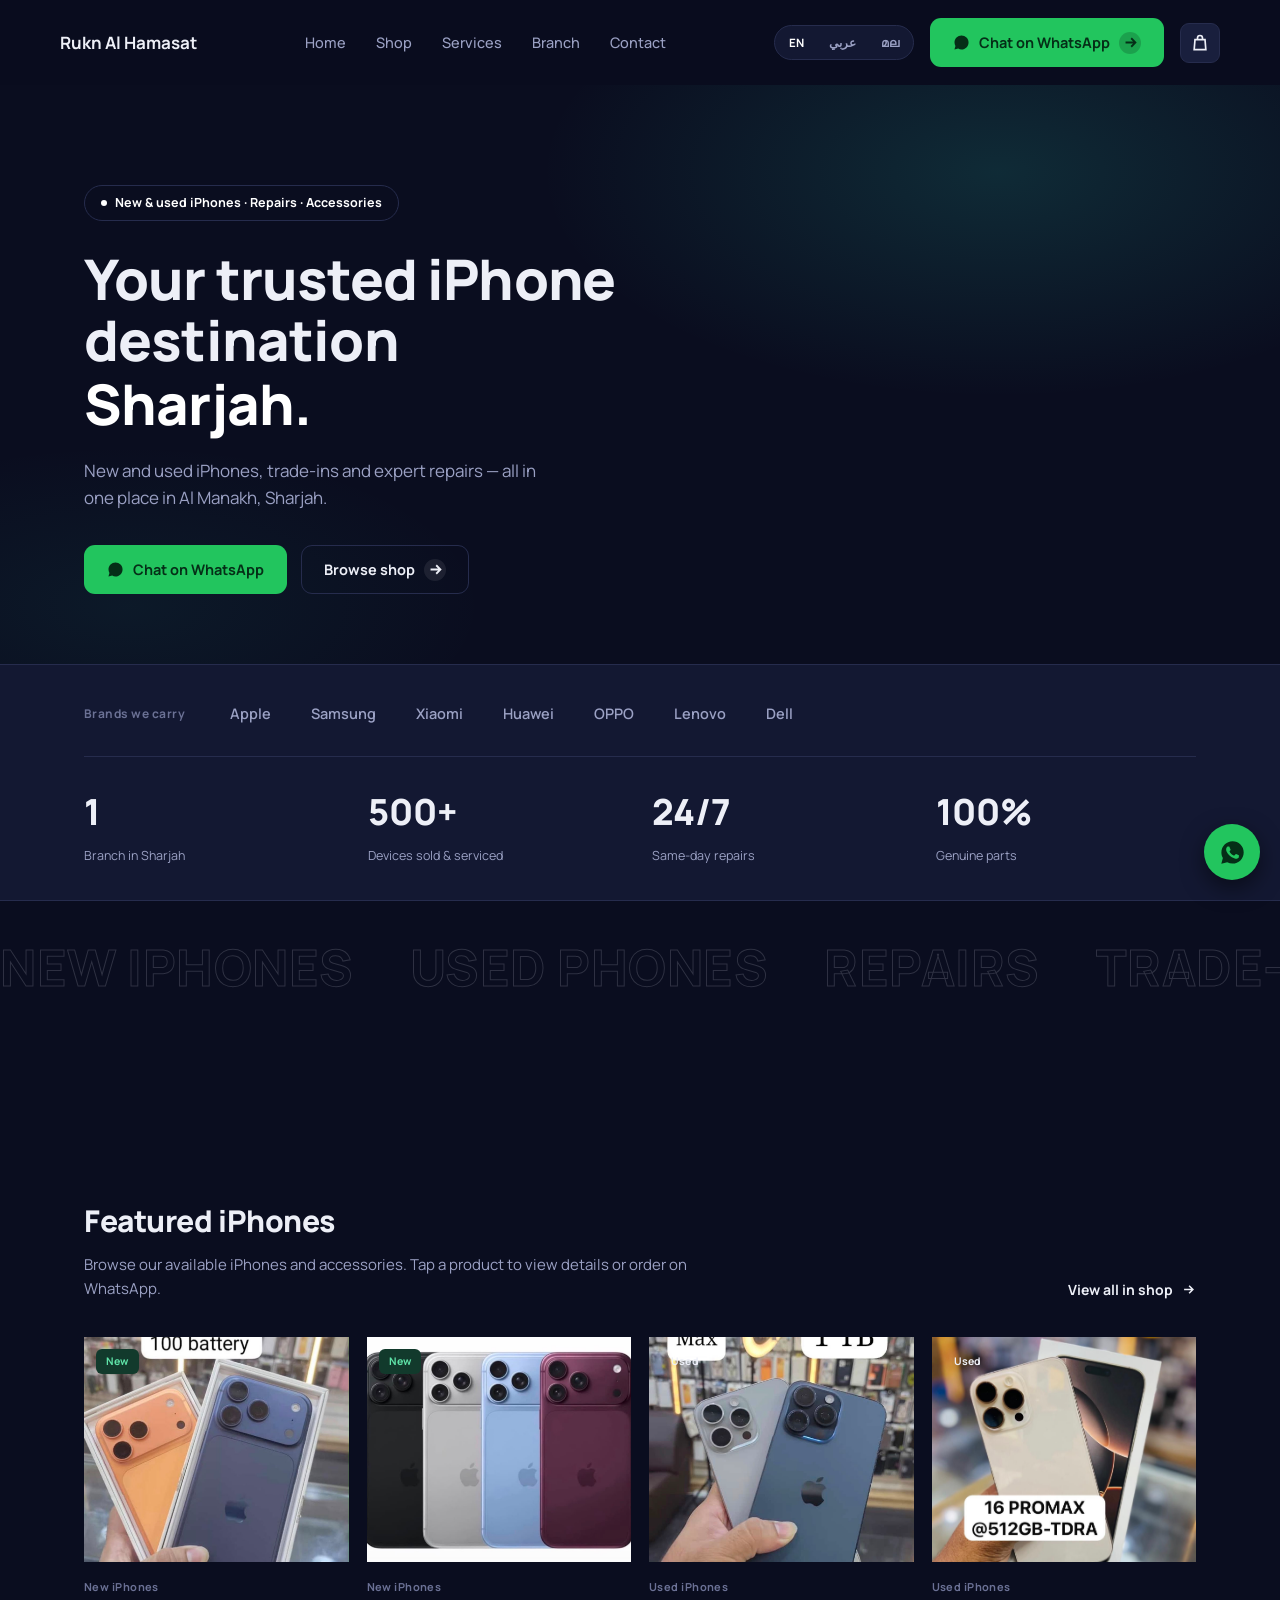
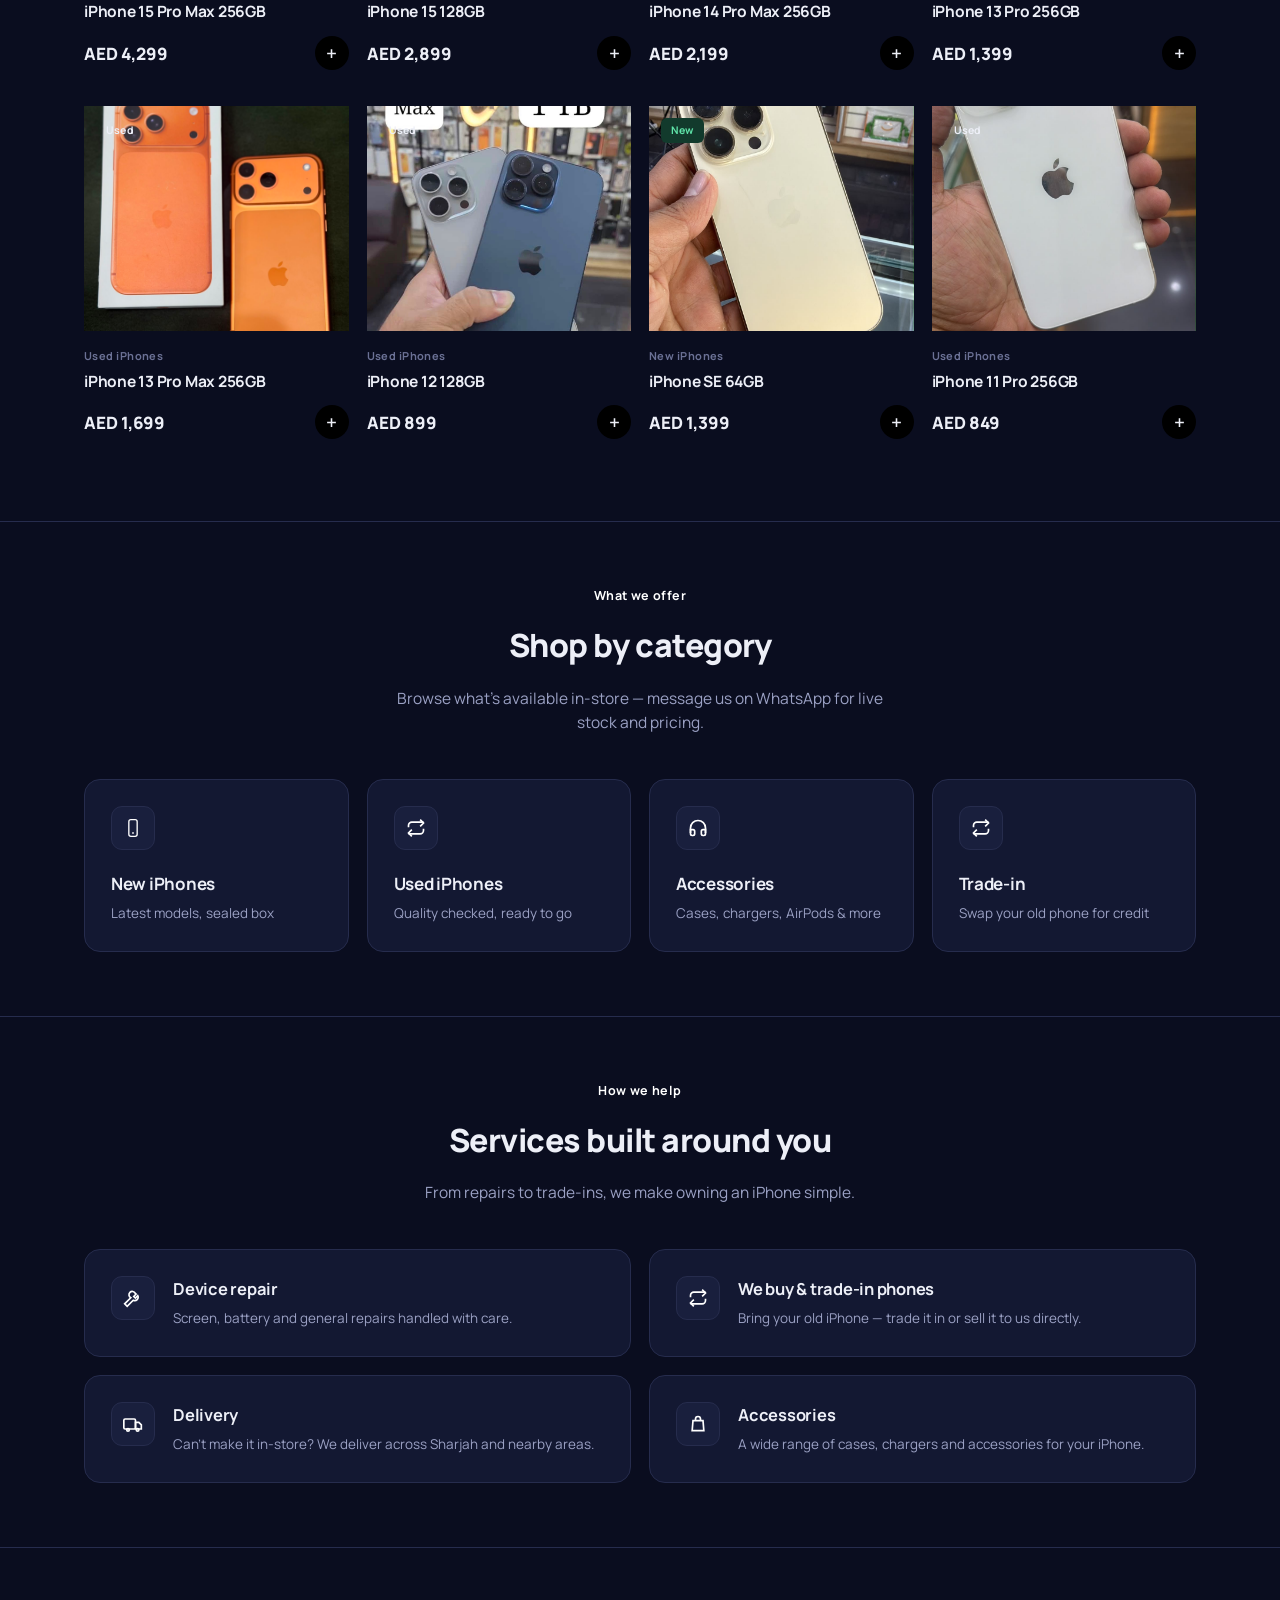
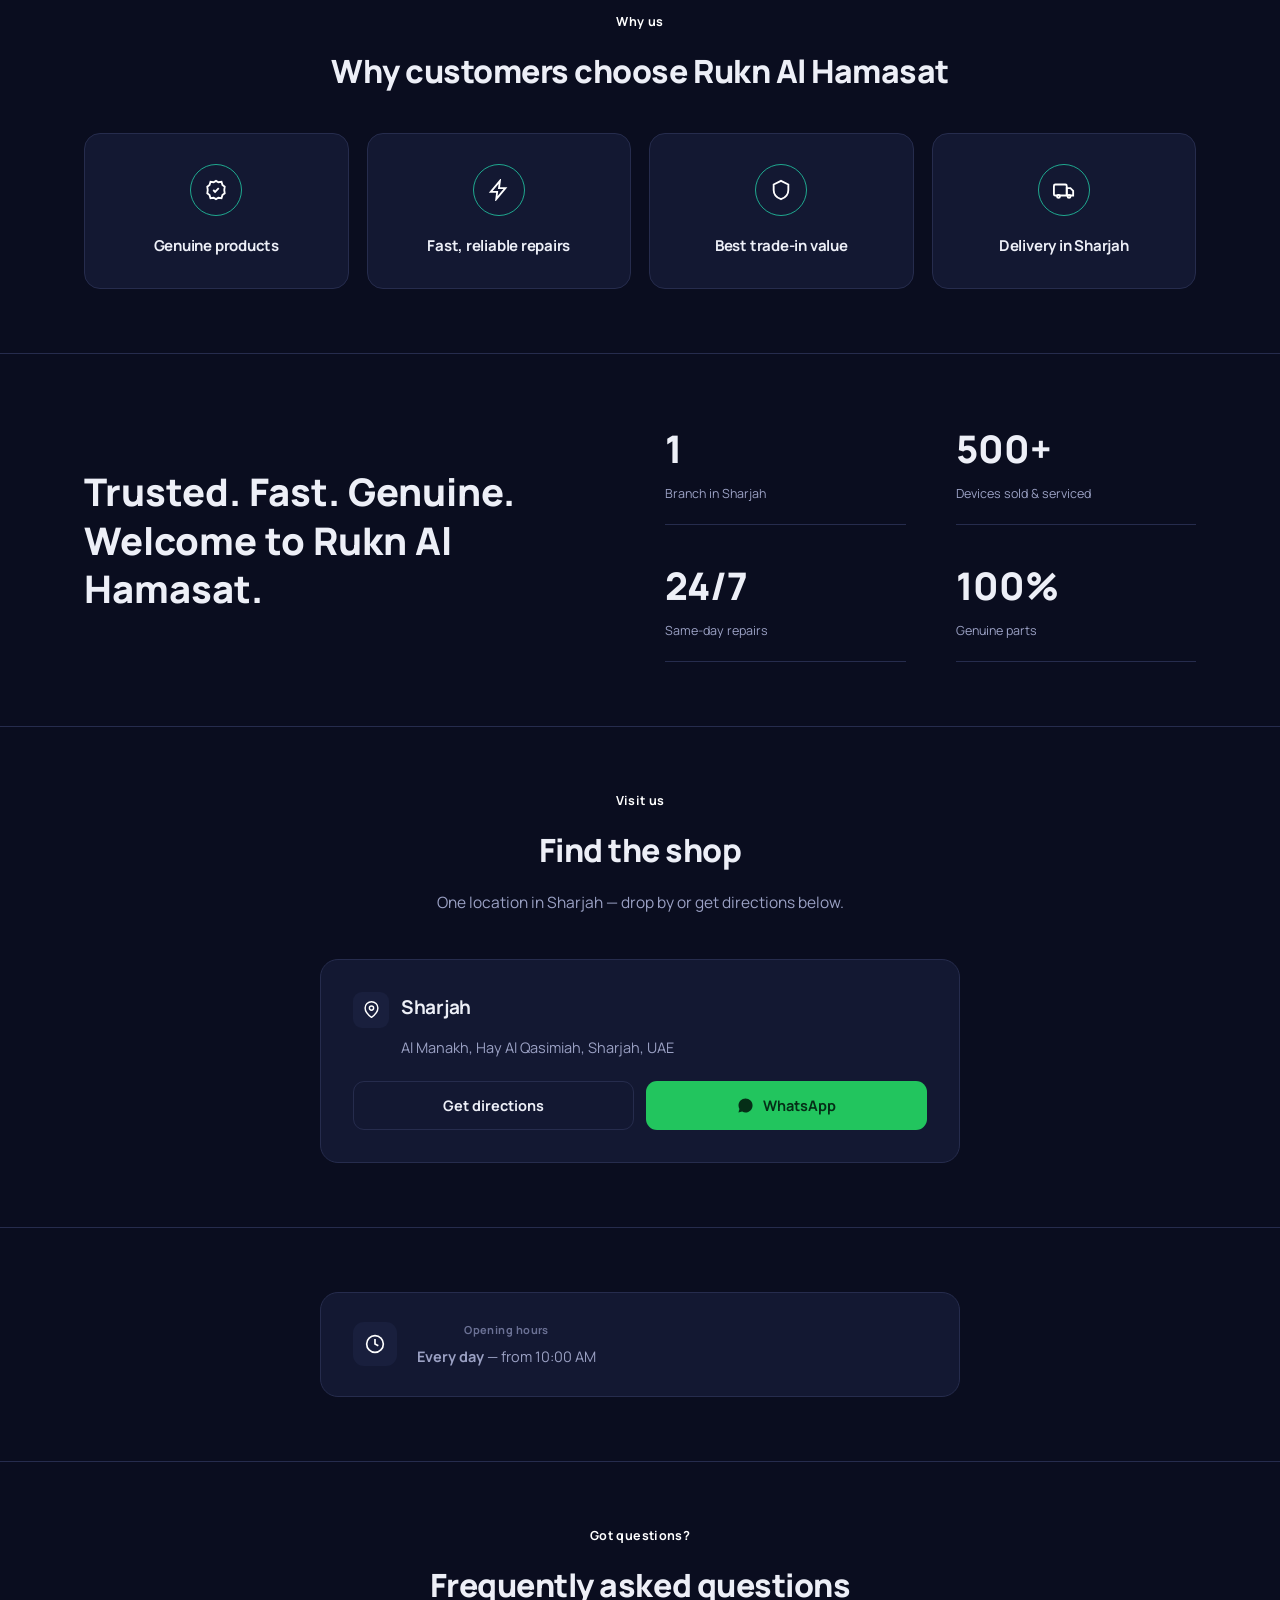
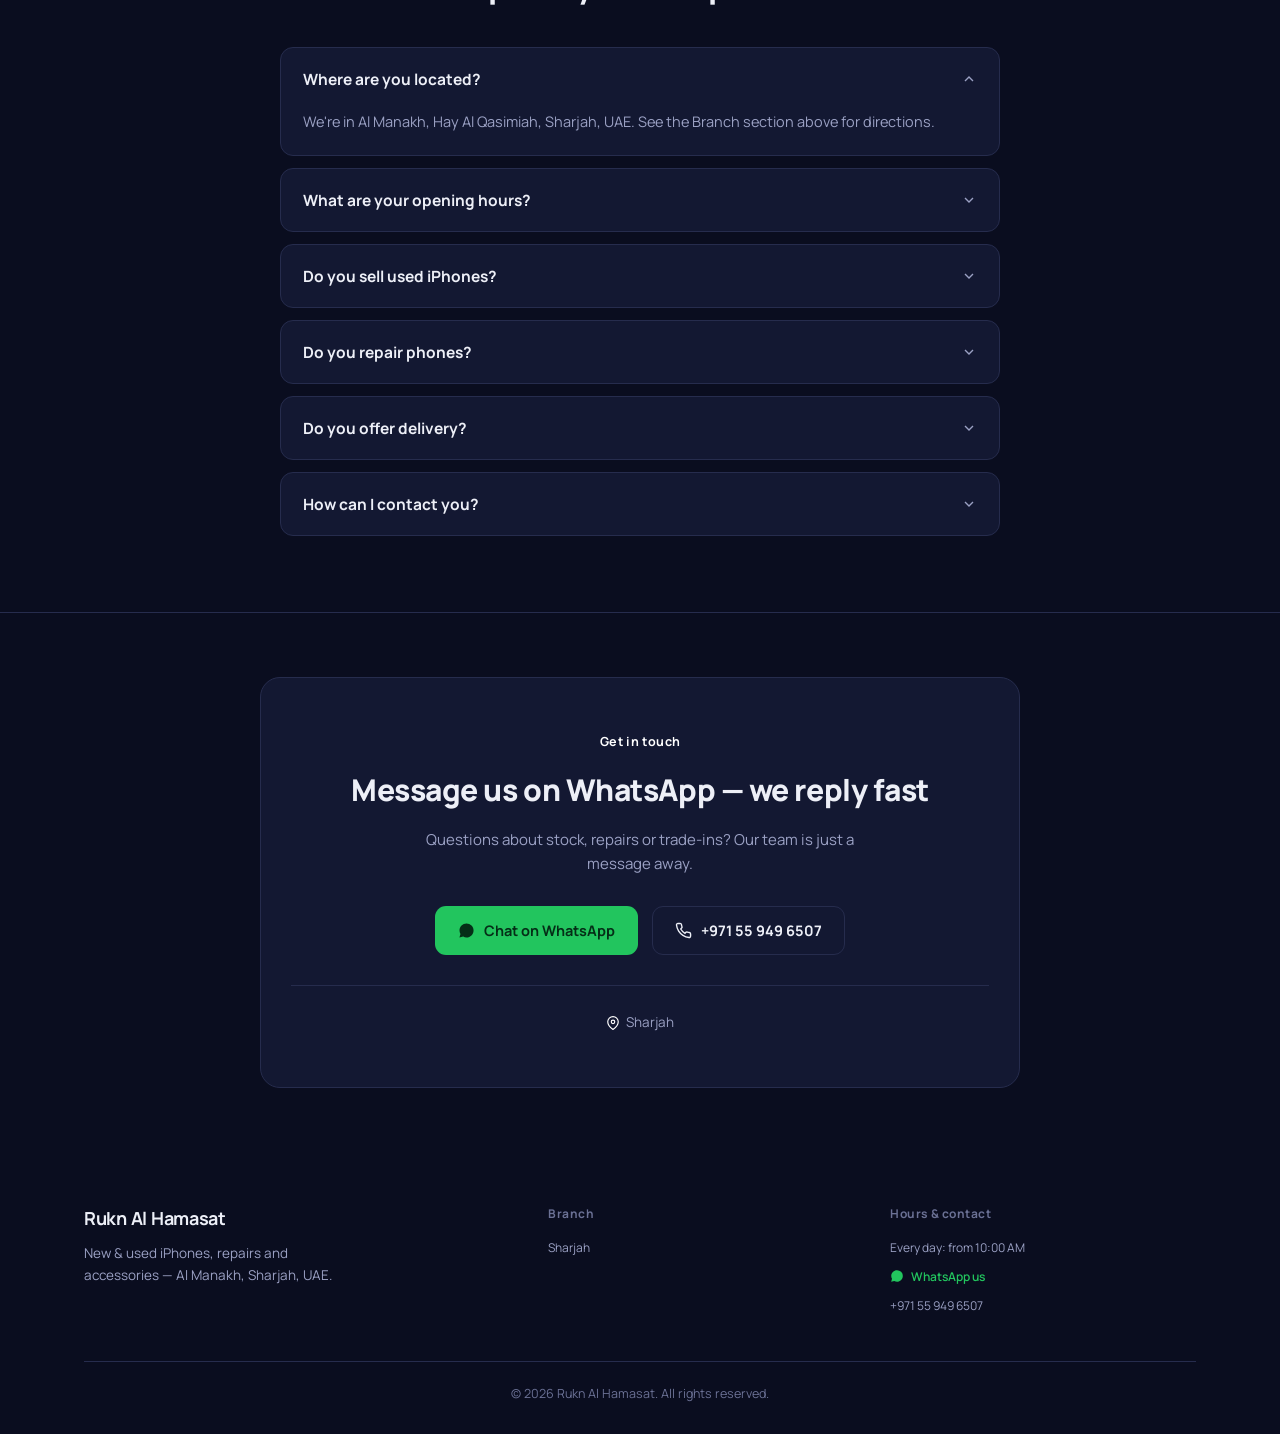
==== commit 35ce48a3: "command" ====
--- a/index.html
+++ b/index.html
@@ -548,14 +548,7 @@
       </div>
     </div>
   `).join("");
-  wireCardImages(document.getElementById("productGrid"));
-  document.querySelectorAll("#productGrid .plus").forEach(btn => {
-    btn.addEventListener("click", () => {
-      addToCart(btn.getAttribute("data-name"), btn.getAttribute("data-price"));
-      btn.classList.add("added");
-      setTimeout(() => btn.classList.remove("added"), 700);
-    });
-  });
+  try { wireCardImages(document.getElementById("productGrid")); } catch (e) {}
 
   const categories = [
     {icon:"phoneNew", title:t.catNewTitle, desc:t.catNewDesc, href:"shop.html?category=new"},
@@ -654,21 +647,65 @@
 document.addEventListener("keydown", e => { if (e.key === "Escape") closeMenu(); });
 window.addEventListener("resize", () => { if (window.innerWidth > 900) closeMenu(); });
 
-function getCart(){ try{ return JSON.parse(localStorage.getItem("rah_cart") || "[]"); } catch(e){ return []; } }
-function saveCart(cart){ try{ localStorage.setItem("rah_cart", JSON.stringify(cart)); } catch(e){} }
+const ADDED_MSG = {en:"Added to cart", ar:"تمت الإضافة إلى السلة", ml:"കാർട്ടിൽ ചേർത്തു"};
+const STORAGE_MSG = {en:"Your browser blocks saving, so the cart will reset when you change page.", ar:"المتصفح يمنع الحفظ، لذلك ستفرغ السلة عند تغيير الصفحة.", ml:"ബ്രൗസർ സേവ് ചെയ്യുന്നത് തടയുന്നു, പേജ് മാറ്റുമ്പോൾ കാർട്ട് ശൂന്യമാകും."};
+function showToast(msg, isError){
+  let t = document.getElementById("rahToast");
+  if (!t) {
+    t = document.createElement("div"); t.id = "rahToast";
+    t.style.cssText = "position:fixed;left:50%;bottom:90px;transform:translateX(-50%);background:#131832;color:#EDEFF7;border:1px solid #2FE0C4;padding:10px 16px;border-radius:10px;font-weight:600;font-size:14px;z-index:200;max-width:90vw;text-align:center;box-shadow:0 8px 22px rgba(0,0,0,.5);transition:opacity .2s;pointer-events:none;opacity:0";
+    document.body.appendChild(t);
+  }
+  t.style.borderColor = isError ? "#F87171" : "#2FE0C4";
+  t.textContent = msg; t.style.opacity = "1";
+  clearTimeout(t._h); t._h = setTimeout(() => { t.style.opacity = "0"; }, 2200);
+}
+// The cart lives in memory while the page is open, and is also saved in the browser when allowed
+let memoryCart = (function(){
+  const parse = s => { try { const v = JSON.parse(s); return Array.isArray(v) ? v : null; } catch (e) { return null; } };
+  try { const v = parse(localStorage.getItem("rah_cart")); if (v) return v; } catch (e) {}
+  try { const v = parse(sessionStorage.getItem("rah_cart")); if (v) return v; } catch (e) {}
+  try { if (window.name.indexOf("rah_cart=") === 0) { const v = parse(window.name.slice(9)); if (v) return v; } } catch (e) {}
+  return [];
+})();
+function getCart(){ return memoryCart; }
+function saveCart(cart){
+  memoryCart = cart;
+  const data = JSON.stringify(cart);
+  let stored = false;
+  try { localStorage.setItem("rah_cart", data); stored = true; } catch (e) {}
+  try { sessionStorage.setItem("rah_cart", data); stored = true; } catch (e) {}
+  // last resort when the browser blocks all storage: keep the cart in the tab so it survives page changes
+  if (!stored) { try { window.name = "rah_cart=" + data; stored = true; } catch (e) {} }
+  return stored;
+}
 function addToCart(name, price){
-  const cart = getCart();
-  const existing = cart.find(i => i.name === name);
-  if (existing) existing.qty++; else cart.push({name, price, qty:1});
-  saveCart(cart);
-  renderCart();
+  try {
+    const cart = getCart().slice();
+    const existing = cart.find(i => i.name === name);
+    if (existing) existing.qty++; else cart.push({name, price, qty:1});
+    const stored = saveCart(cart);
+    renderCart();
+    if (stored) showToast(ADDED_MSG[currentLang] || ADDED_MSG.en);
+    else showToast((ADDED_MSG[currentLang] || ADDED_MSG.en) + " - " + (STORAGE_MSG[currentLang] || STORAGE_MSG.en), true);
+  } catch (e) { showToast("Cart error: " + e.message, true); }
 }
 function removeFromCart(idx){
-  const cart = getCart();
-  cart.splice(idx, 1);
-  saveCart(cart);
-  renderCart();
-}
+  try {
+    const cart = getCart().slice();
+    cart.splice(idx, 1);
+    saveCart(cart);
+    renderCart();
+  } catch (e) { showToast("Cart error: " + e.message, true); }
+}
+// One listener for every "+" button (works after the product list is redrawn)
+document.addEventListener("click", e => {
+  const btn = e.target.closest && e.target.closest(".plus");
+  if (!btn) return;
+  addToCart(btn.getAttribute("data-name"), btn.getAttribute("data-price"));
+  btn.classList.add("added");
+  setTimeout(() => btn.classList.remove("added"), 700);
+});
 function cartMessage(){
   const cart = getCart();
   const t = translations[currentLang];
@@ -701,8 +738,17 @@
 const cartDrawer = document.getElementById("cartDrawer");
 const cartOverlay = document.getElementById("cartOverlay");
 const cartCloseBtn = document.getElementById("cartCloseBtn");
-cartBtn.addEventListener("click", () => { cartDrawer.classList.add("open"); cartOverlay.classList.add("open"); });
-function closeCart(){ cartDrawer.classList.remove("open"); cartOverlay.classList.remove("open"); }
+function openCart(){
+  if (typeof closeMenu === "function") closeMenu();
+  cartDrawer.classList.add("open"); cartOverlay.classList.add("open");
+  document.documentElement.classList.add("cart-open");
+}
+function closeCart(){
+  cartDrawer.classList.remove("open"); cartOverlay.classList.remove("open");
+  document.documentElement.classList.remove("cart-open");
+}
+cartBtn.addEventListener("click", openCart);
+document.addEventListener("keydown", e => { if (e.key === "Escape") closeCart(); });
 cartCloseBtn.addEventListener("click", closeCart);
 cartOverlay.addEventListener("click", closeCart);
 
--- a/css/style.css
+++ b/css/style.css
@@ -979,10 +979,10 @@
   color: #5FE3A8;
 }
 
-.tag.used {
-  background: #3A2E10;
-  color: #E8B95C;
-}
+/* .tag.used {
+  background:transparent;
+  color: transparent;
+} */
 
 .pcard .body {
   padding: 16px 0px 18px;
@@ -1896,9 +1896,30 @@
     object-fit: contain;
     z-index: 1;
 }
-.strip-row .items span {
- 
-  padding: 5px 0px;
-}
-
-}+}
+
+/* cart drawer on phones: full visible height (browser bars), no page scroll behind it, not tappable while closed */
+.cart-drawer {
+  height: 100vh;
+  height: 100dvh;
+  bottom: auto;
+  visibility: hidden;
+  transition: transform 0.25s ease, visibility 0.25s;
+}
+
+.cart-drawer.open {
+  visibility: visible;
+}
+
+.cart-foot {
+  padding-bottom: calc(18px + env(safe-area-inset-bottom, 0px));
+}
+
+html.cart-open {
+  overflow: hidden;
+}
+
+.cart-btn {
+  min-width: 40px;
+  min-height: 40px;
+}
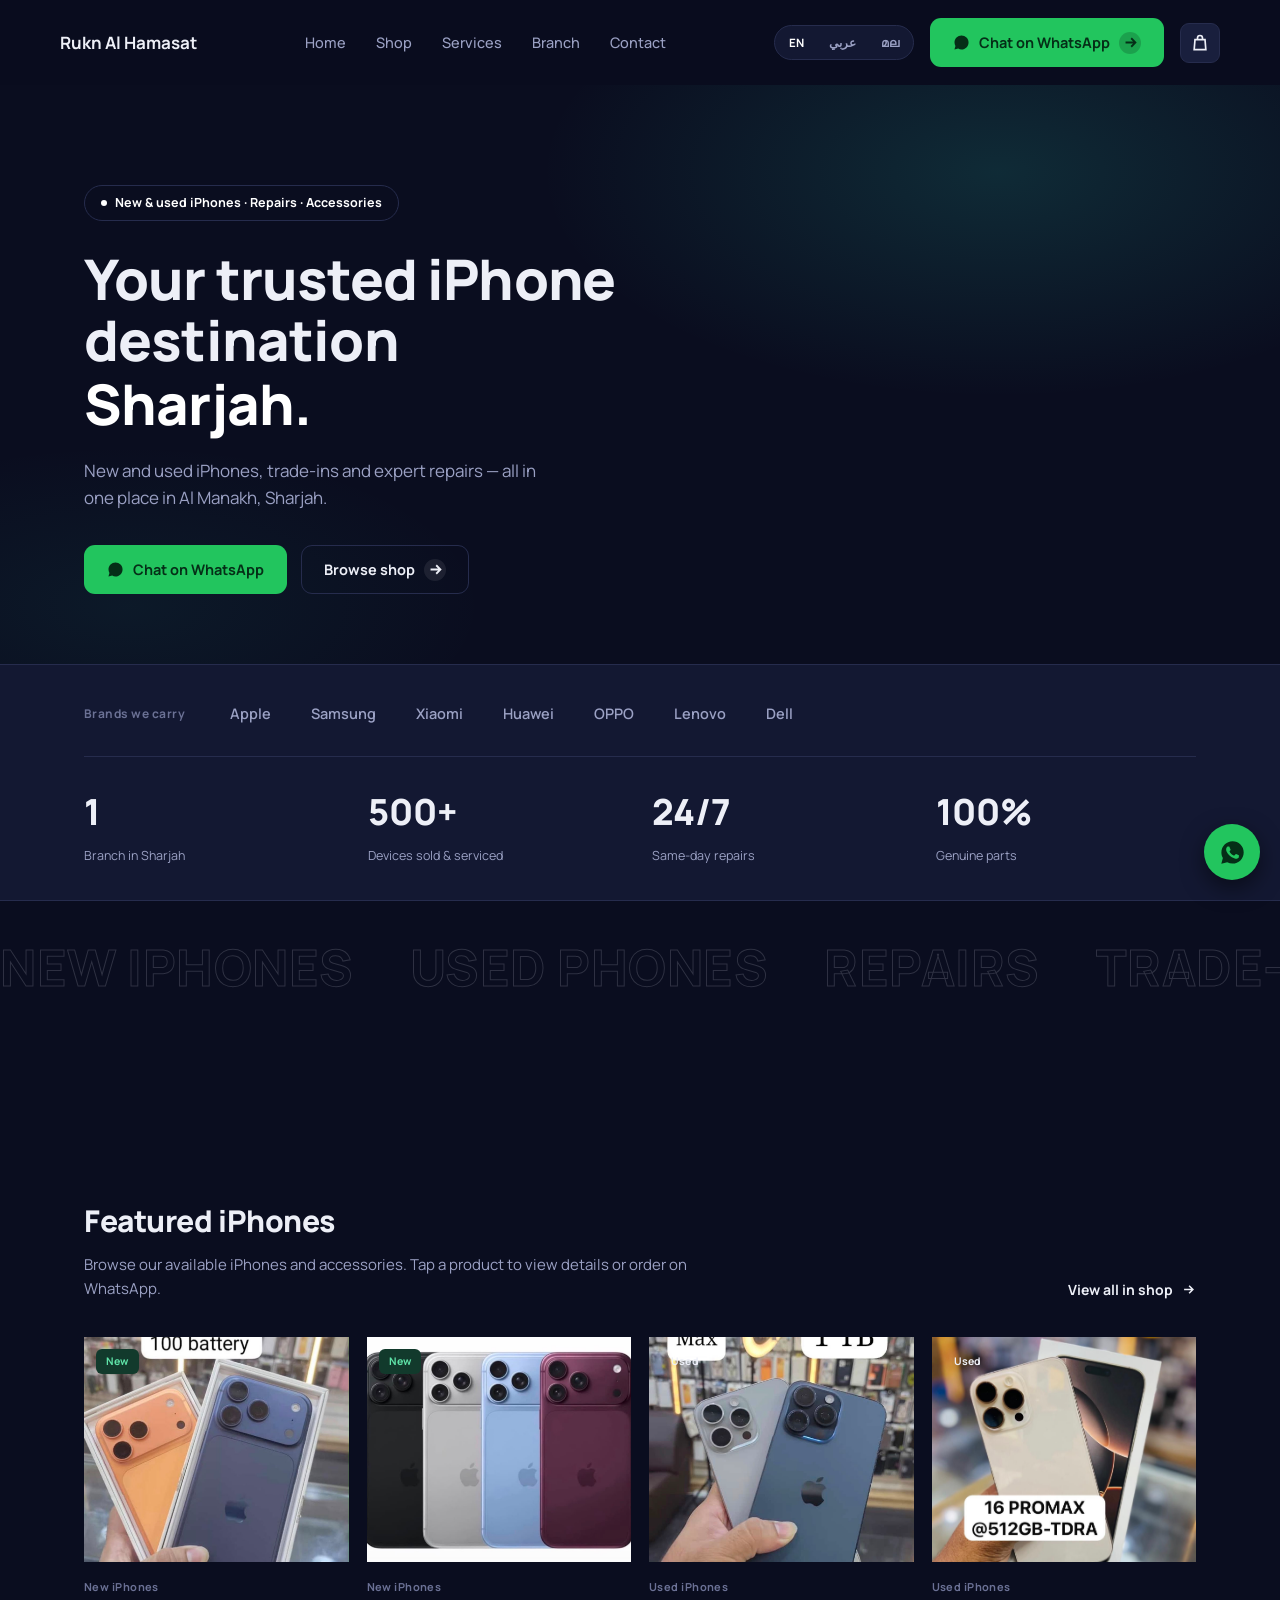
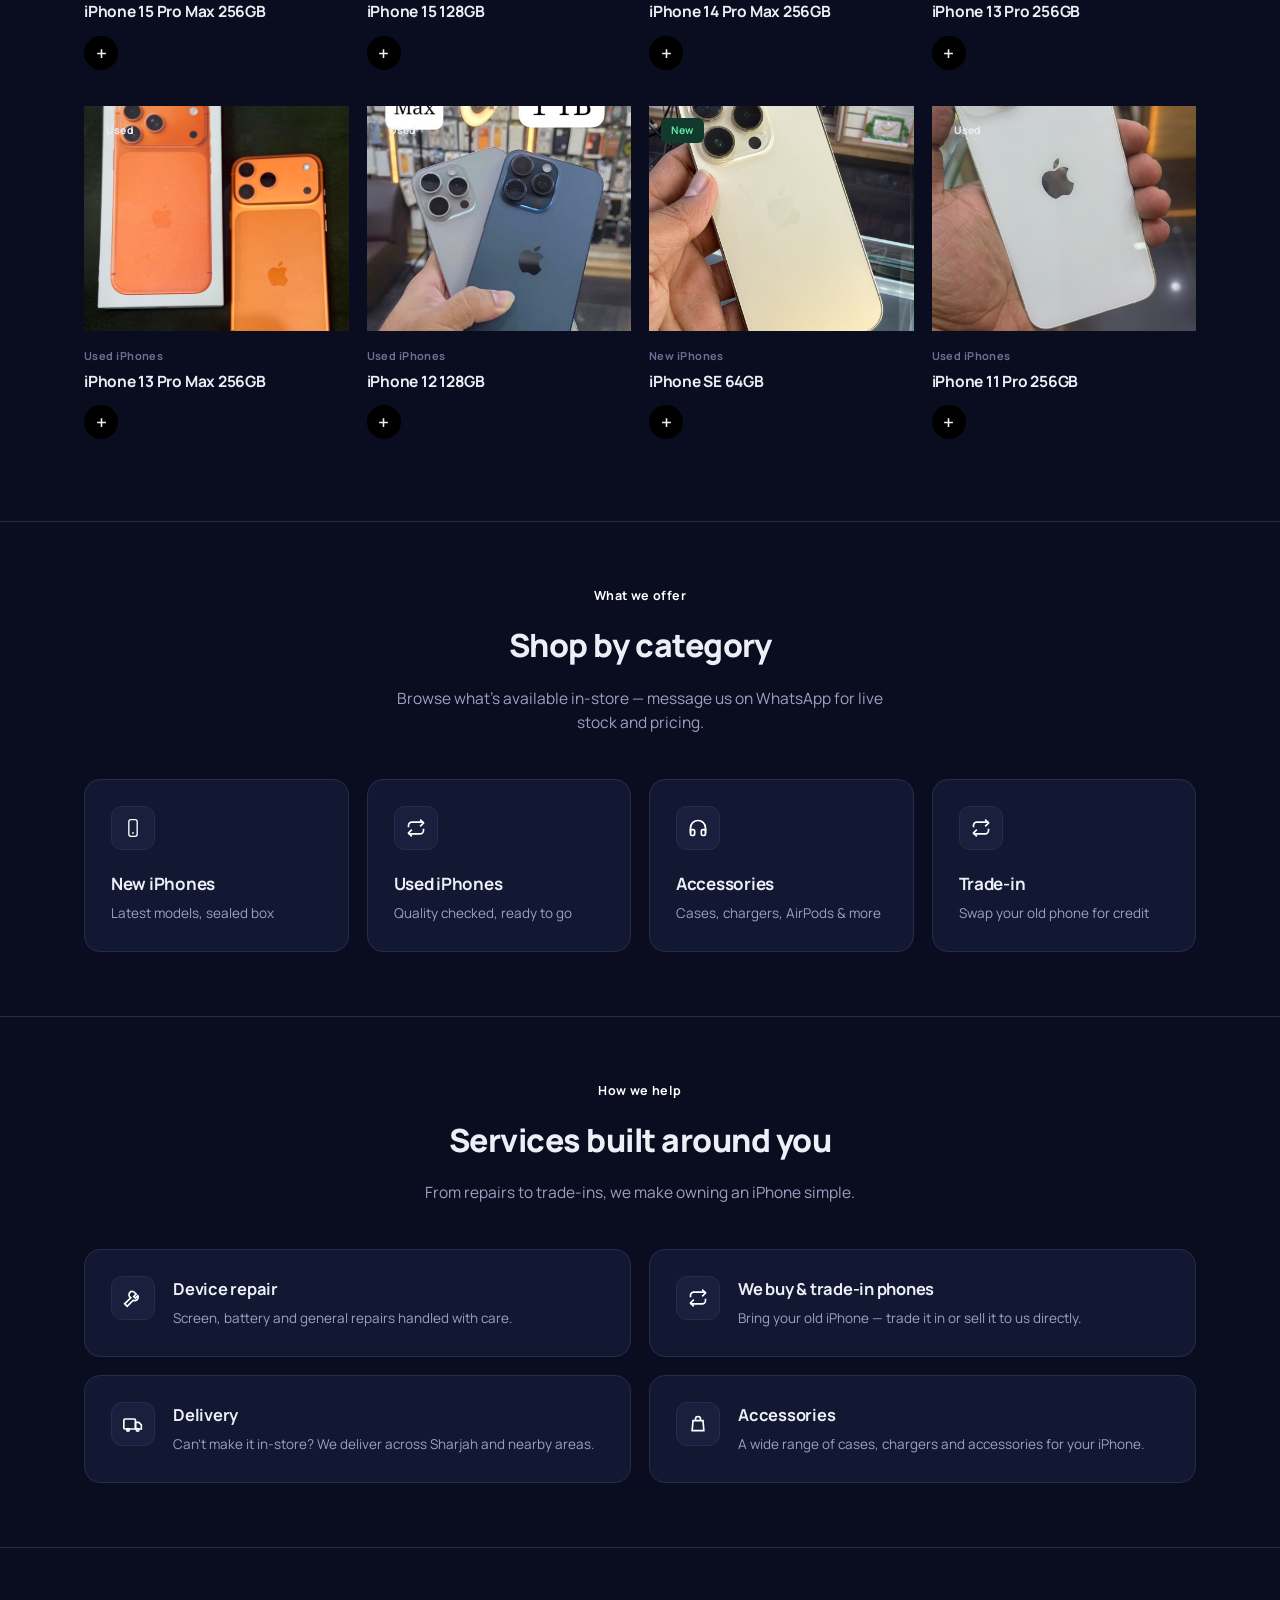
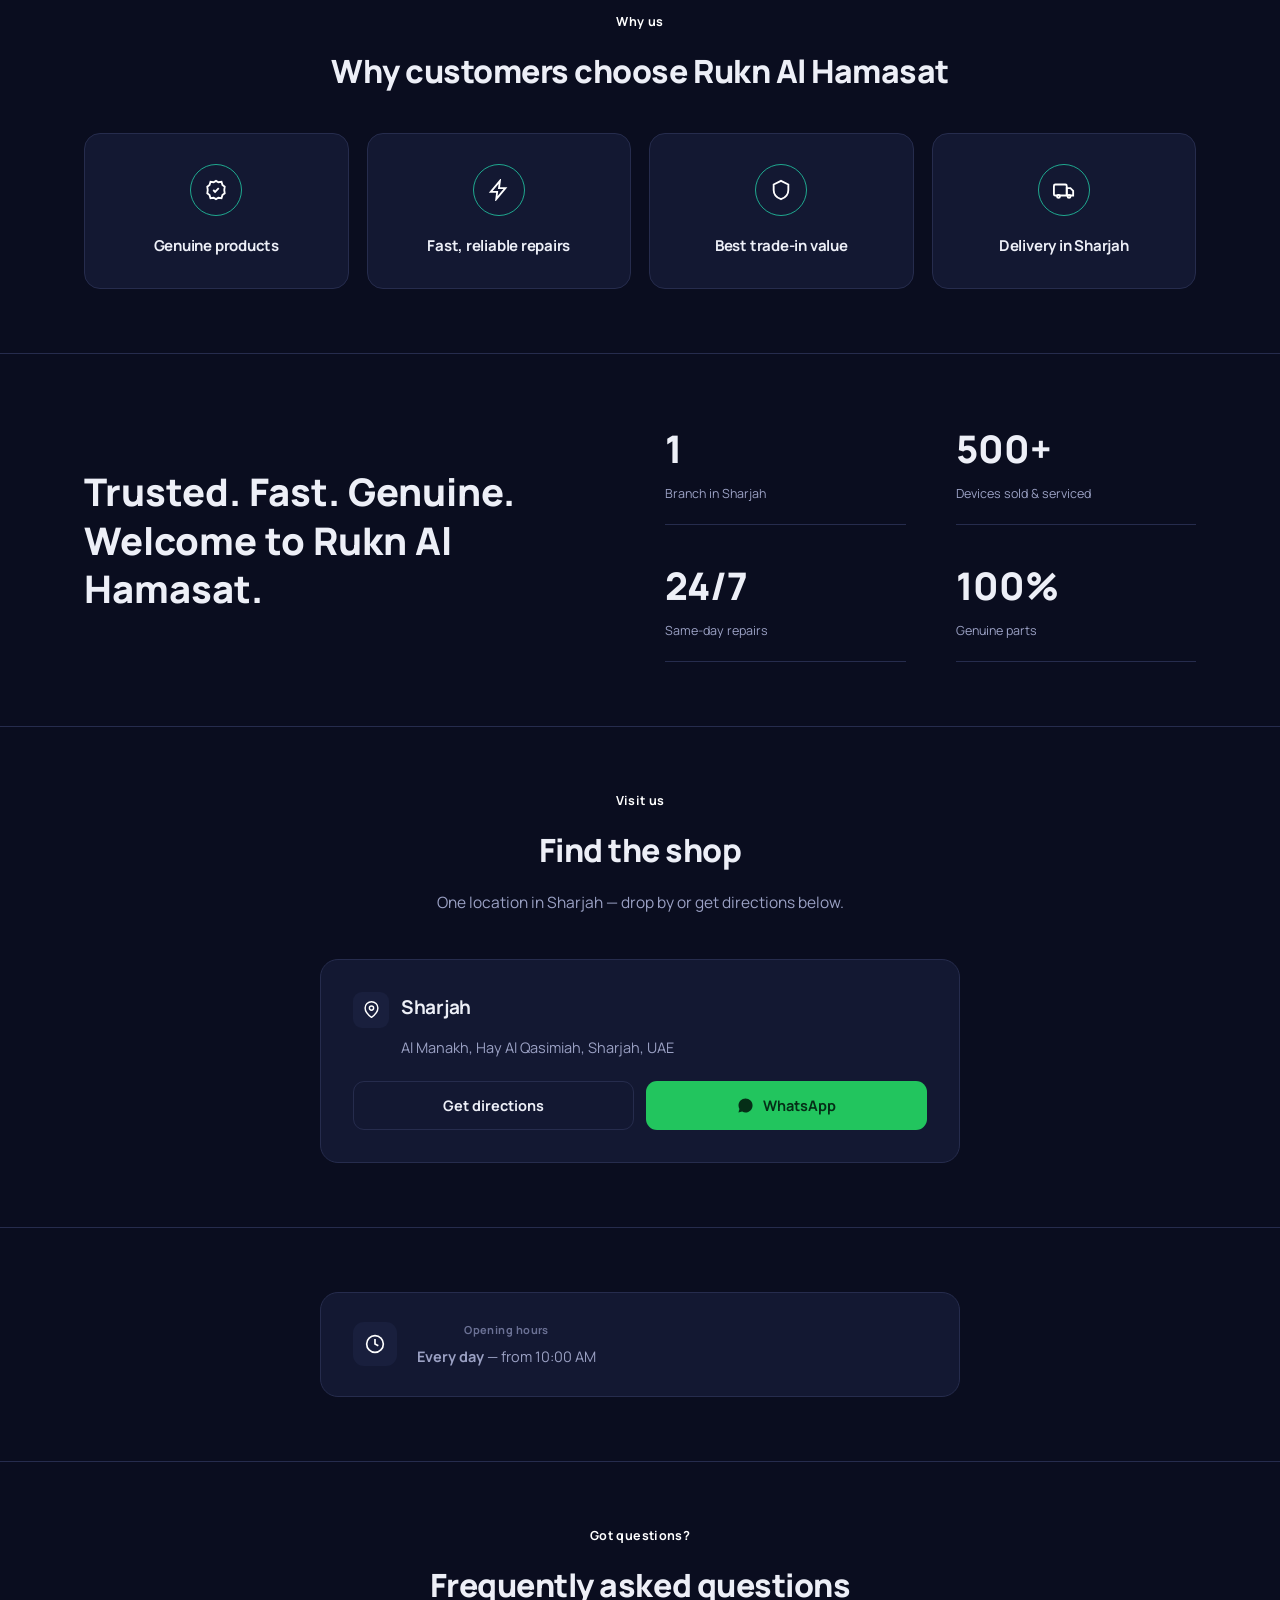
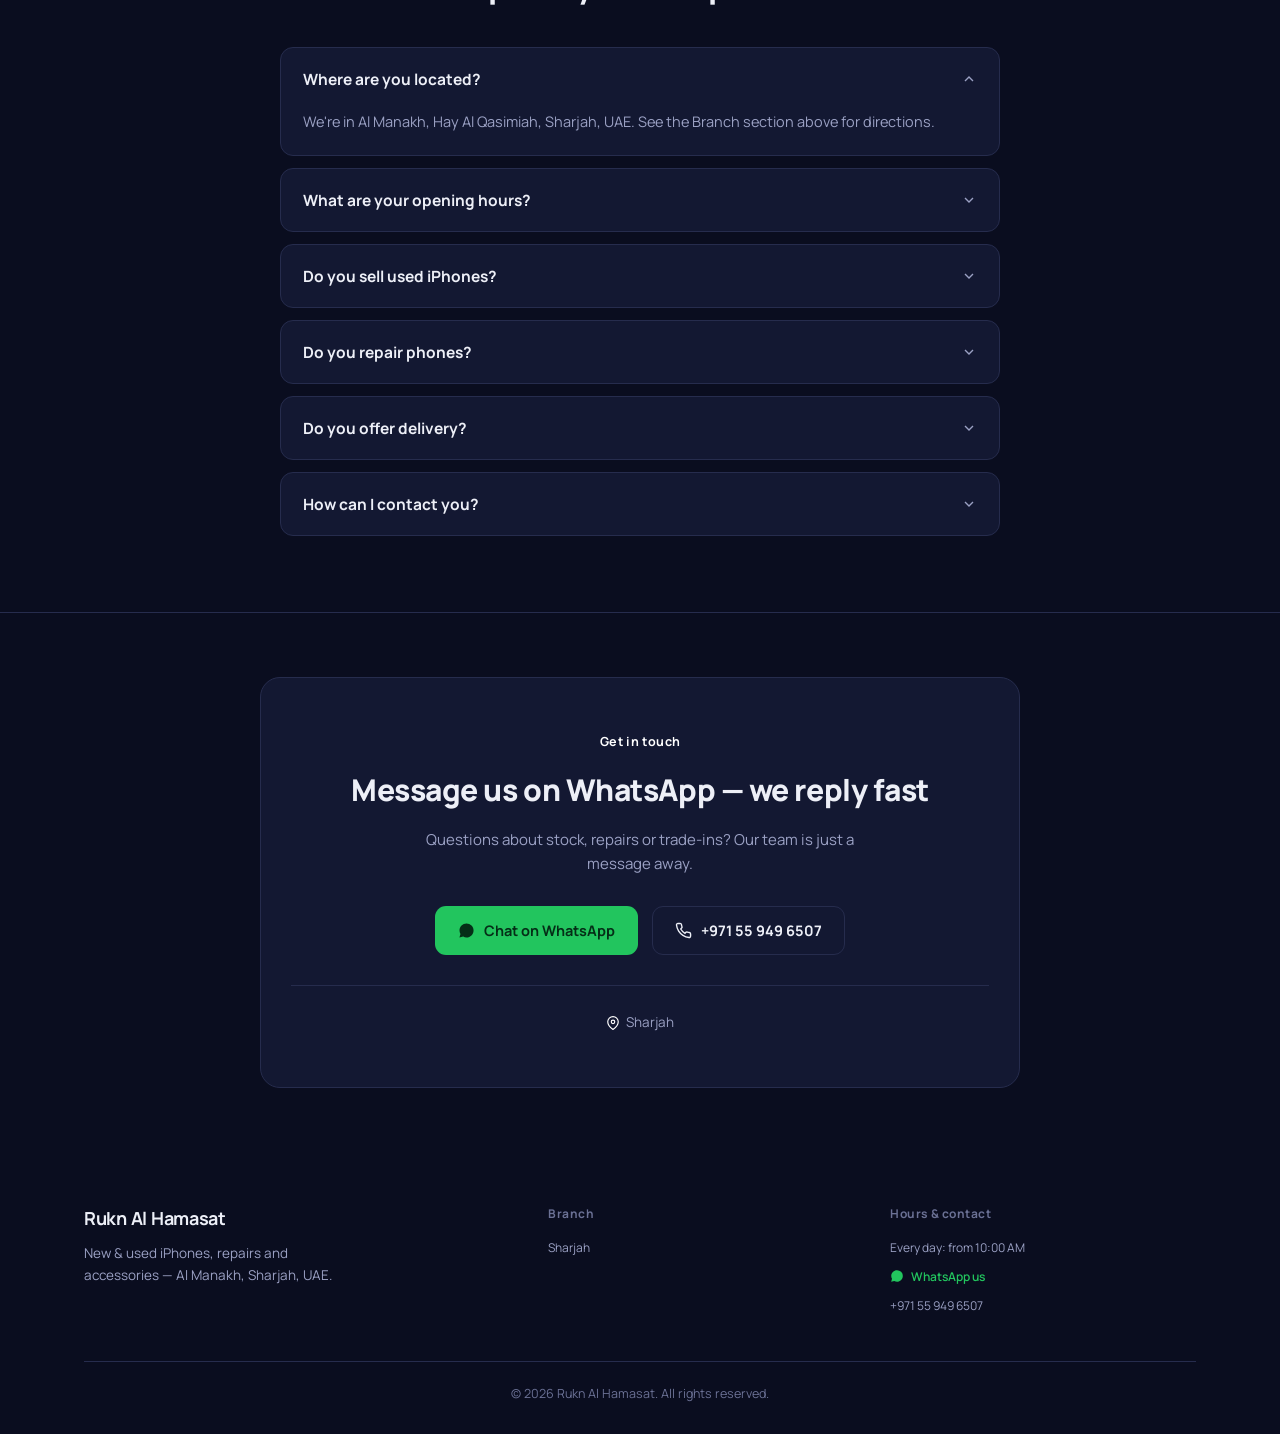
==== commit c341a2f0: "command" ====
--- a/index.html
+++ b/index.html
@@ -541,10 +541,9 @@
       <div class="body">
         <div class="cat">${p.cat}</div>
         <h3><a href="product.html?id=${p.id}">${p.name}</a></h3>
-        <div class="pricerow">
-          <span class="price">${p.price}</span>
-          <button type="button" class="plus" data-name="${p.name.replace(/"/g,'&quot;')}" data-price="${p.price.replace(/"/g,'&quot;')}" aria-label="Add to cart">${ICONS.plus}</button>
-        </div>
+      <div class="pricerow">
+  <button type="button" class="plus" data-name="${p.name.replace(/"/g,'&quot;')}" aria-label="Add to cart">${ICONS.plus}</button>
+</div>
       </div>
     </div>
   `).join("");
@@ -726,7 +725,7 @@
   } else {
     list.innerHTML = cart.map((i, idx) => `
       <div class="cart-item">
-        <div><div class="cn">${i.name}</div><div class="cp">${i.price} × ${i.qty}</div></div>
+        <div><div class="cn">${i.name}</div><div class="cp">× ${i.qty}</div></div>
         <button class="cart-remove" type="button" data-idx="${idx}" aria-label="Remove">&times;</button>
       </div>
     `).join("");
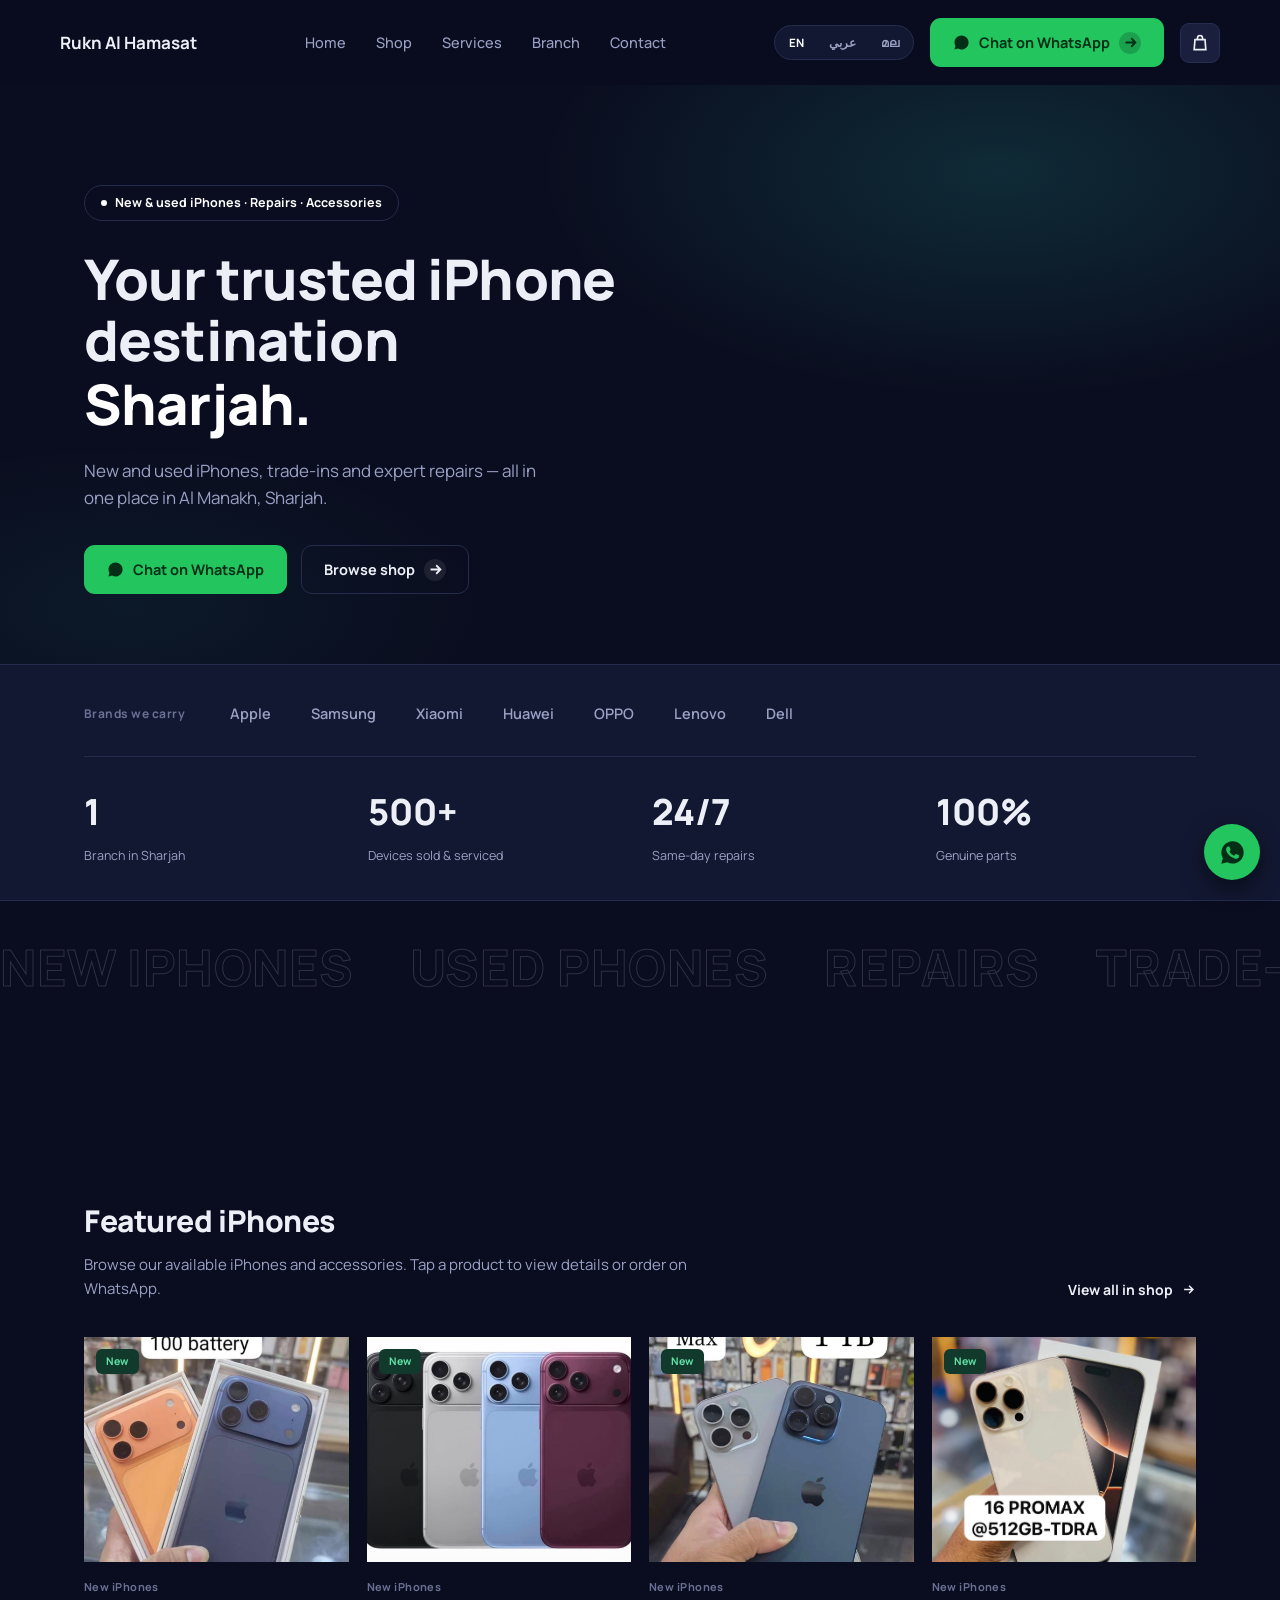
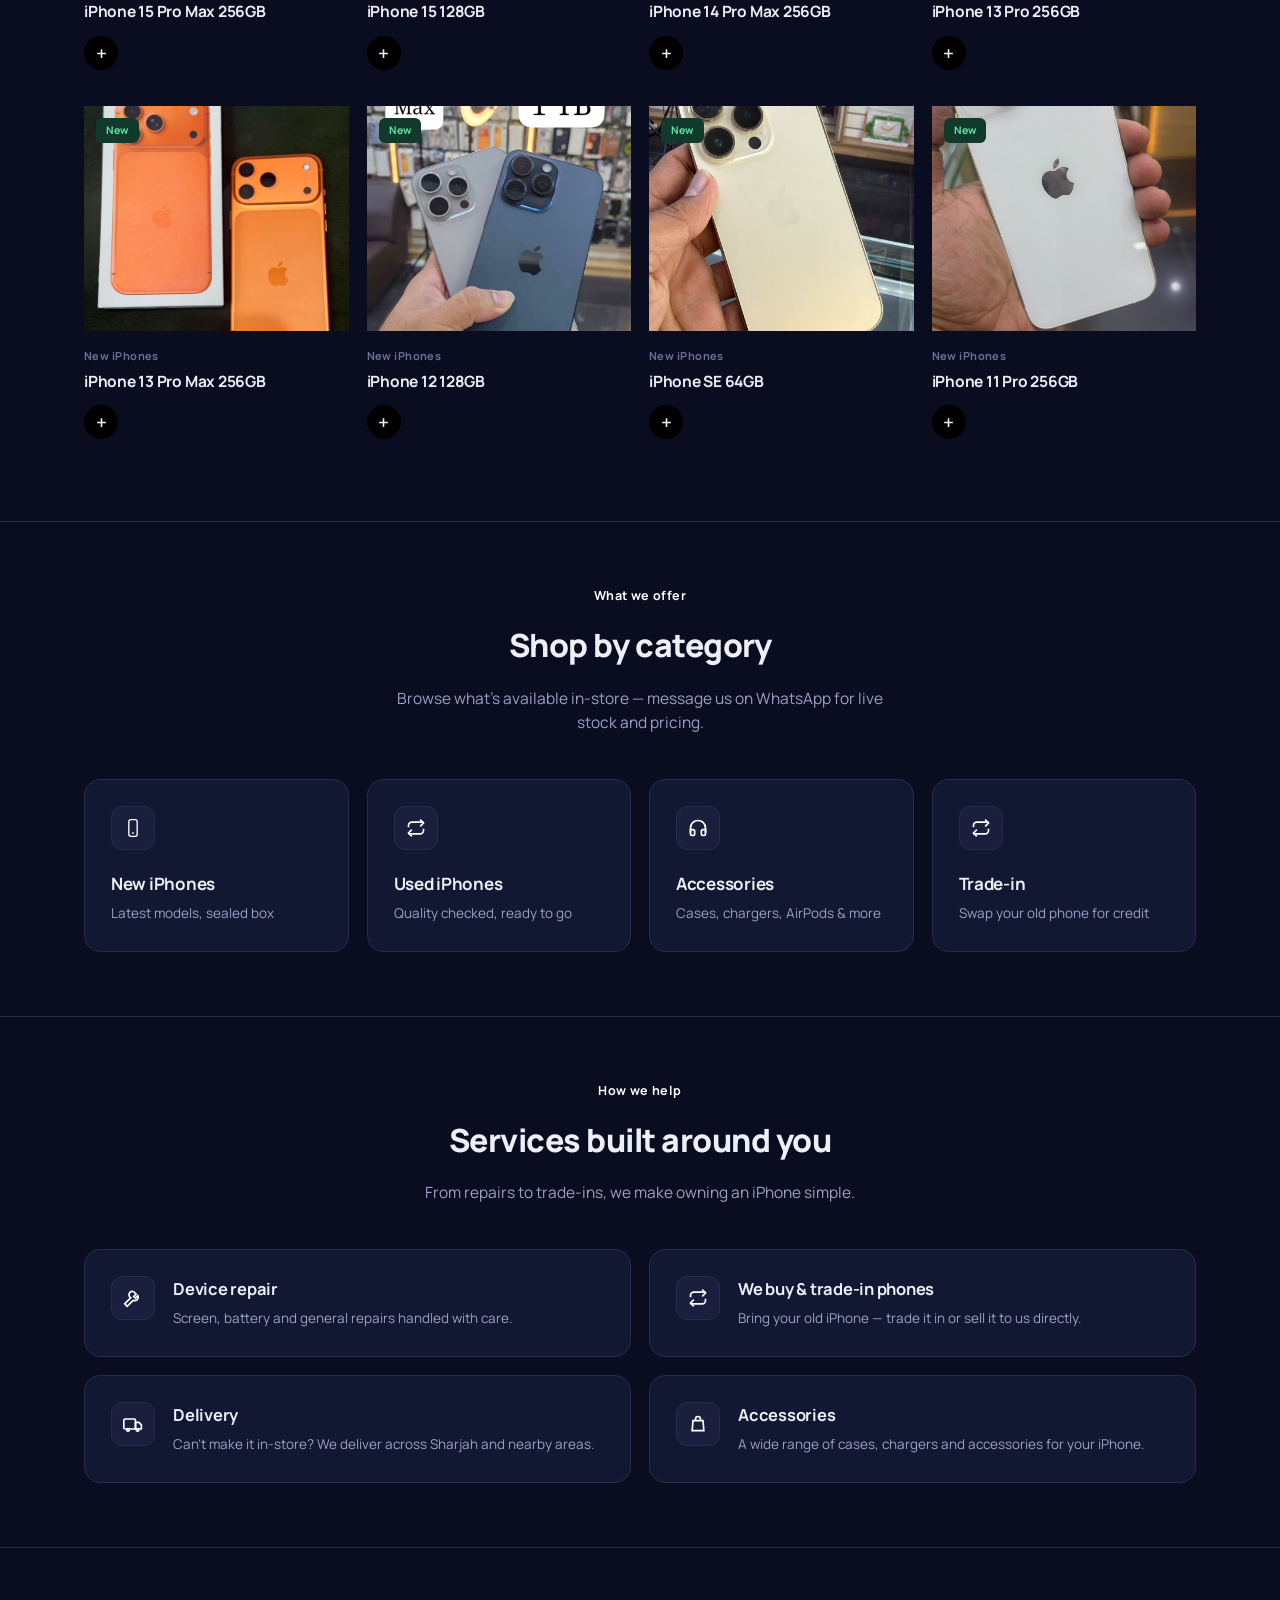
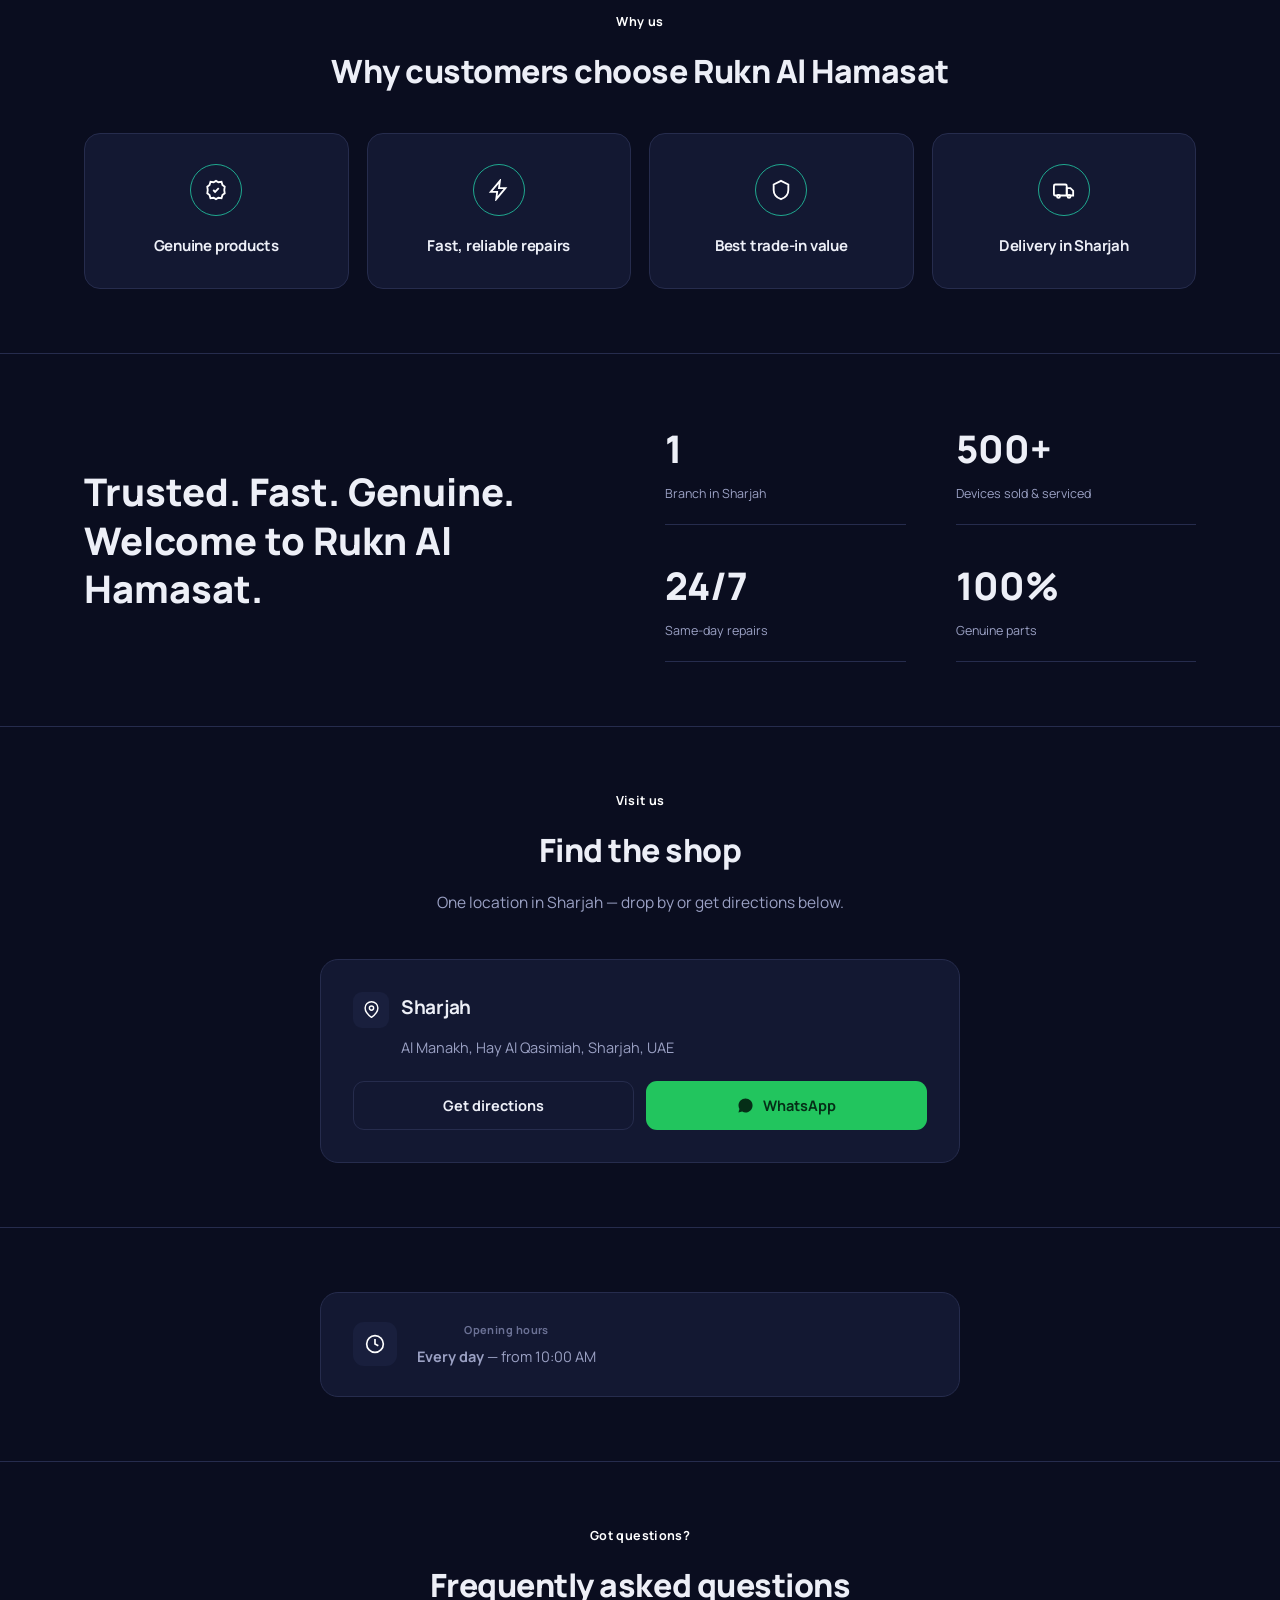
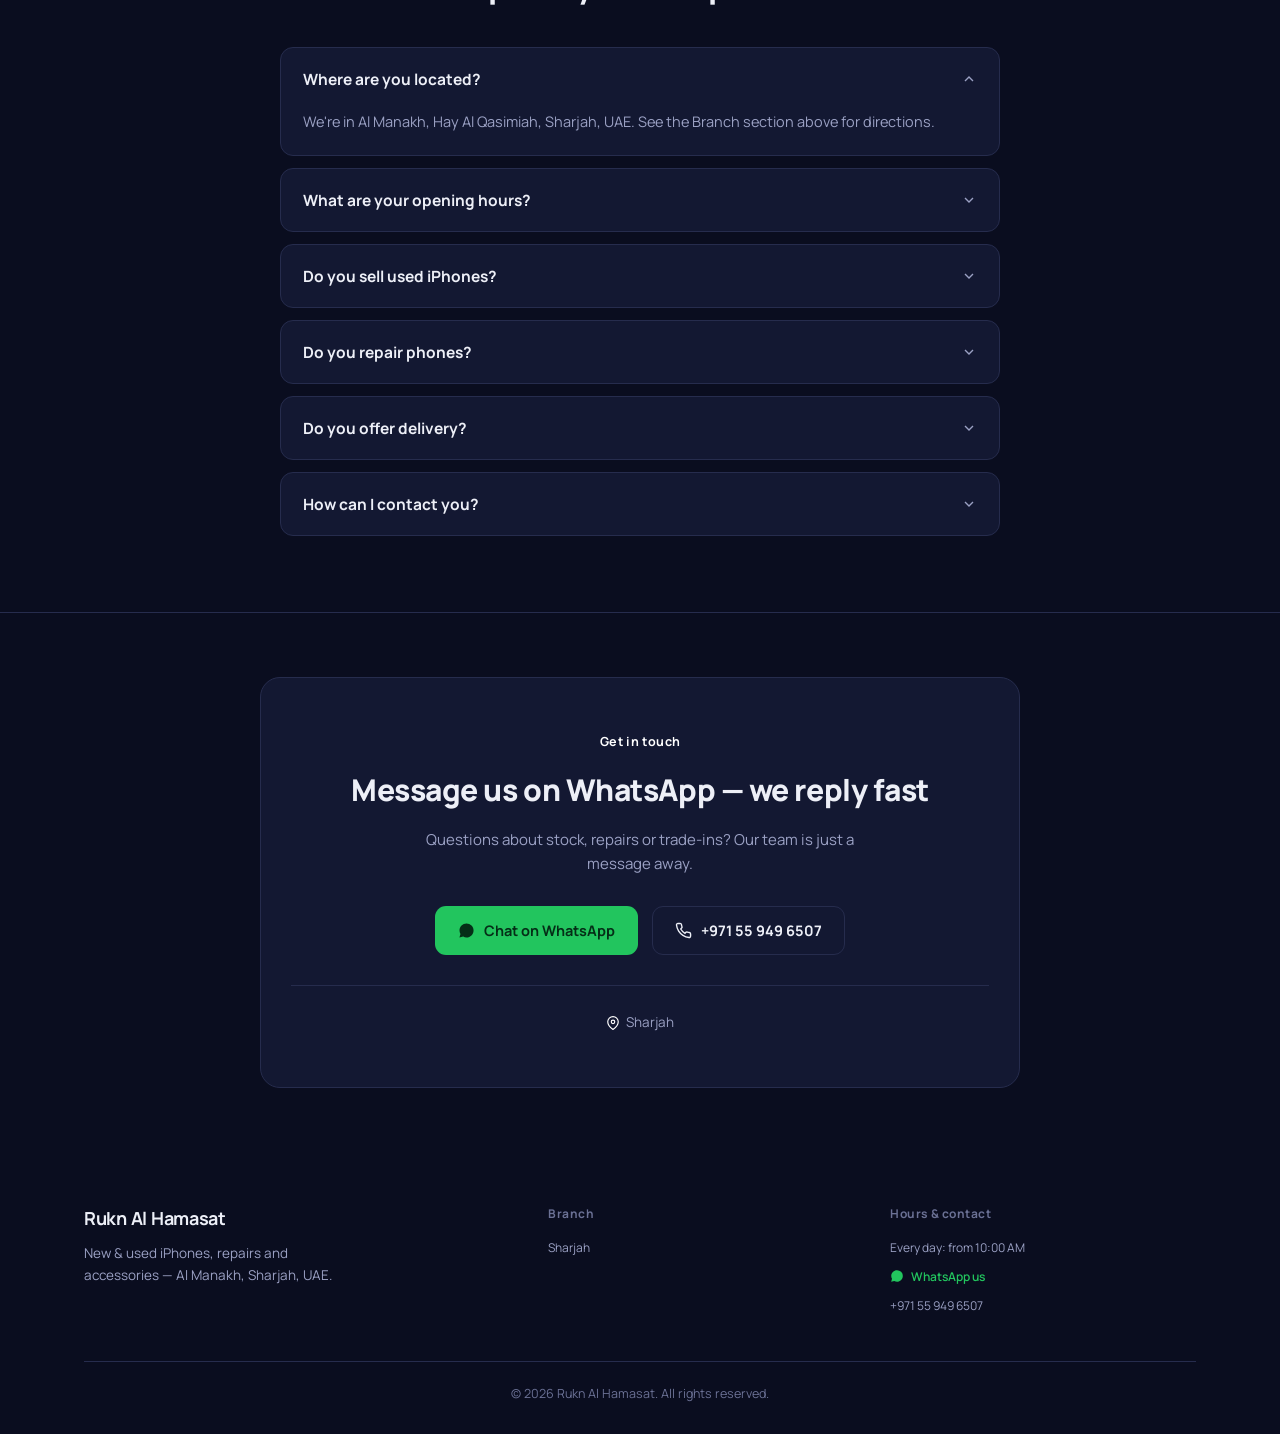
==== commit 8c23e3ff: "command" ====
--- a/index.html
+++ b/index.html
@@ -358,12 +358,12 @@
     products:[
       {id:"iphone-15-pro-max", badge:"new", filterCat:"new", cat:"New iPhones", name:"iPhone 15 Pro Max 256GB", price:"AED 4,299", icon:"phoneNew"},
       {id:"iphone-15", badge:"new", filterCat:"new", cat:"New iPhones", name:"iPhone 15 128GB", price:"AED 2,899", icon:"phoneNew"},
-      {id:"iphone-14-pro-max", badge:"used", filterCat:"used", cat:"Used iPhones", name:"iPhone 14 Pro Max 256GB", price:"AED 2,199", icon:"phoneUsed"},
-      {id:"iphone-13-pro", badge:"used", filterCat:"used", cat:"Used iPhones", name:"iPhone 13 Pro 256GB", price:"AED 1,399", icon:"phoneUsed"},
-      {id:"iphone-13-pro-max", badge:"used", filterCat:"used", cat:"Used iPhones", name:"iPhone 13 Pro Max 256GB", price:"AED 1,699", icon:"phoneUsed"},
-      {id:"iphone-12", badge:"used", filterCat:"used", cat:"Used iPhones", name:"iPhone 12 128GB", price:"AED 899", icon:"phoneUsed"},
+      {id:"iphone-14-pro-max", badge:"new", filterCat:"used", cat:"New iPhones", name:"iPhone 14 Pro Max 256GB", price:"AED 2,199", icon:"phoneUsed"},
+      {id:"iphone-13-pro", badge:"new", filterCat:"used", cat:"New iPhones", name:"iPhone 13 Pro 256GB", price:"AED 1,399", icon:"phoneUsed"},
+      {id:"iphone-13-pro-max", badge:"new", filterCat:"used", cat:"New iPhones", name:"iPhone 13 Pro Max 256GB", price:"AED 1,699", icon:"phoneUsed"},
+      {id:"iphone-12", badge:"new", filterCat:"used", cat:"New iPhones", name:"iPhone 12 128GB", price:"AED 899", icon:"phoneUsed"},
       {id:"iphone-se", badge:"new", filterCat:"new", cat:"New iPhones", name:"iPhone SE 64GB", price:"AED 1,399", icon:"phoneNew"},
-      {id:"iphone-11-pro", badge:"used", filterCat:"used", cat:"Used iPhones", name:"iPhone 11 Pro 256GB", price:"AED 849", icon:"phoneUsed"},
+      {id:"iphone-11-pro", badge:"new", filterCat:"used", cat:"New iPhones", name:"iPhone 11 Pro 256GB", price:"AED 849", icon:"phoneUsed"},
       {id:"airpods-pro-2", badge:"new", filterCat:"accessories", cat:"Accessories", name:"AirPods Pro 2", price:"AED 749", icon:"headphones"},
       {id:"magsafe-charger", badge:"new", filterCat:"accessories", cat:"Accessories", name:"MagSafe Charger", price:"AED 129", icon:"bolt"},
       {id:"silicone-case", badge:"new", filterCat:"accessories", cat:"Accessories", name:"Silicone Case", price:"AED 89", icon:"bag"},
@@ -420,12 +420,12 @@
     products:[
       {id:"iphone-15-pro-max", badge:"new", filterCat:"new", cat:"آيفون جديد", name:"آيفون 15 برو ماكس 256GB", price:"4,299 درهم", icon:"phoneNew"},
       {id:"iphone-15", badge:"new", filterCat:"new", cat:"آيفون جديد", name:"آيفون 15 128GB", price:"2,899 درهم", icon:"phoneNew"},
-      {id:"iphone-14-pro-max", badge:"used", filterCat:"used", cat:"آيفون مستعمل", name:"آيفون 14 برو ماكس 256GB", price:"2,199 درهم", icon:"phoneUsed"},
-      {id:"iphone-13-pro", badge:"used", filterCat:"used", cat:"آيفون مستعمل", name:"آيفون 13 برو 256GB", price:"1,399 درهم", icon:"phoneUsed"},
-      {id:"iphone-13-pro-max", badge:"used", filterCat:"used", cat:"آيفون مستعمل", name:"آيفون 13 برو ماكس 256GB", price:"1,699 درهم", icon:"phoneUsed"},
-      {id:"iphone-12", badge:"used", filterCat:"used", cat:"آيفون مستعمل", name:"آيفون 12 128GB", price:"899 درهم", icon:"phoneUsed"},
+      {id:"iphone-14-pro-max", badge:"new", filterCat:"used", cat:"آيفون مستعمل", name:"آيفون 14 برو ماكس 256GB", price:"2,199 درهم", icon:"phoneUsed"},
+      {id:"iphone-13-pro", badge:"new", filterCat:"used", cat:"آيفون مستعمل", name:"آيفون 13 برو 256GB", price:"1,399 درهم", icon:"phoneUsed"},
+      {id:"iphone-13-pro-max", badge:"new", filterCat:"used", cat:"آيفون مستعمل", name:"آيفون 13 برو ماكس 256GB", price:"1,699 درهم", icon:"phoneUsed"},
+      {id:"iphone-12", badge:"new", filterCat:"used", cat:"آيفون مستعمل", name:"آيفون 12 128GB", price:"899 درهم", icon:"phoneUsed"},
       {id:"iphone-se", badge:"new", filterCat:"new", cat:"آيفون جديد", name:"آيفون SE 64GB", price:"1,399 درهم", icon:"phoneNew"},
-      {id:"iphone-11-pro", badge:"used", filterCat:"used", cat:"آيفون مستعمل", name:"آيفون 11 برو 256GB", price:"849 درهم", icon:"phoneUsed"},
+      {id:"iphone-11-pro", badge:"new", filterCat:"used", cat:"آيفون مستعمل", name:"آيفون 11 برو 256GB", price:"849 درهم", icon:"phoneUsed"},
       {id:"airpods-pro-2", badge:"new", filterCat:"accessories", cat:"إكسسوارات", name:"إيربودز برو 2", price:"749 درهم", icon:"headphones"},
       {id:"magsafe-charger", badge:"new", filterCat:"accessories", cat:"إكسسوارات", name:"شاحن ماج سيف", price:"129 درهم", icon:"bolt"},
       {id:"silicone-case", badge:"new", filterCat:"accessories", cat:"إكسسوارات", name:"جراب سيليكون", price:"89 درهم", icon:"bag"},
@@ -482,12 +482,12 @@
     products:[
       {id:"iphone-15-pro-max", badge:"new", filterCat:"new", cat:"പുതിയ ഐഫോൺ", name:"ഐഫോൺ 15 പ്രോ മാക്സ് 256GB", price:"AED 4,299", icon:"phoneNew"},
       {id:"iphone-15", badge:"new", filterCat:"new", cat:"പുതിയ ഐഫോൺ", name:"ഐഫോൺ 15 128GB", price:"AED 2,899", icon:"phoneNew"},
-      {id:"iphone-14-pro-max", badge:"used", filterCat:"used", cat:"ഉപയോഗിച്ച ഐഫോൺ", name:"ഐഫോൺ 14 പ്രോ മാക്സ് 256GB", price:"AED 2,199", icon:"phoneUsed"},
-      {id:"iphone-13-pro", badge:"used", filterCat:"used", cat:"ഉപയോഗിച്ച ഐഫോൺ", name:"ഐഫോൺ 13 പ്രോ 256GB", price:"AED 1,399", icon:"phoneUsed"},
-      {id:"iphone-13-pro-max", badge:"used", filterCat:"used", cat:"ഉപയോഗിച്ച ഐഫോൺ", name:"ഐഫോൺ 13 പ്രോ മാക്സ് 256GB", price:"AED 1,699", icon:"phoneUsed"},
-      {id:"iphone-12", badge:"used", filterCat:"used", cat:"ഉപയോഗിച്ച ഐഫോൺ", name:"ഐഫോൺ 12 128GB", price:"AED 899", icon:"phoneUsed"},
+      {id:"iphone-14-pro-max", badge:"new", filterCat:"used", cat:"ഉപയോഗിച്ച ഐഫോൺ", name:"ഐഫോൺ 14 പ്രോ മാക്സ് 256GB", price:"AED 2,199", icon:"phoneUsed"},
+      {id:"iphone-13-pro", badge:"new", filterCat:"used", cat:"ഉപയോഗിച്ച ഐഫോൺ", name:"ഐഫോൺ 13 പ്രോ 256GB", price:"AED 1,399", icon:"phoneUsed"},
+      {id:"iphone-13-pro-max", badge:"new", filterCat:"used", cat:"ഉപയോഗിച്ച ഐഫോൺ", name:"ഐഫോൺ 13 പ്രോ മാക്സ് 256GB", price:"AED 1,699", icon:"phoneUsed"},
+      {id:"iphone-12", badge:"new", filterCat:"used", cat:"ഉപയോഗിച്ച ഐഫോൺ", name:"ഐഫോൺ 12 128GB", price:"AED 899", icon:"phoneUsed"},
       {id:"iphone-se", badge:"new", filterCat:"new", cat:"പുതിയ ഐഫോൺ", name:"ഐഫോൺ SE 64GB", price:"AED 1,399", icon:"phoneNew"},
-      {id:"iphone-11-pro", badge:"used", filterCat:"used", cat:"ഉപയോഗിച്ച ഐഫോൺ", name:"ഐഫോൺ 11 പ്രോ 256GB", price:"AED 849", icon:"phoneUsed"},
+      {id:"iphone-11-pro", badge:"new", filterCat:"used", cat:"ഉപയോഗിച്ച ഐഫോൺ", name:"ഐഫോൺ 11 പ്രോ 256GB", price:"AED 849", icon:"phoneUsed"},
       {id:"airpods-pro-2", badge:"new", filterCat:"accessories", cat:"ആക്സസറീസ്", name:"എയർപോഡ്സ് പ്രോ 2", price:"AED 749", icon:"headphones"},
       {id:"magsafe-charger", badge:"new", filterCat:"accessories", cat:"ആക്സസറീസ്", name:"മാഗ്സേഫ് ചാർജർ", price:"AED 129", icon:"bolt"},
       {id:"silicone-case", badge:"new", filterCat:"accessories", cat:"ആക്സസറീസ്", name:"സിലിക്കൺ കേസ്", price:"AED 89", icon:"bag"},
